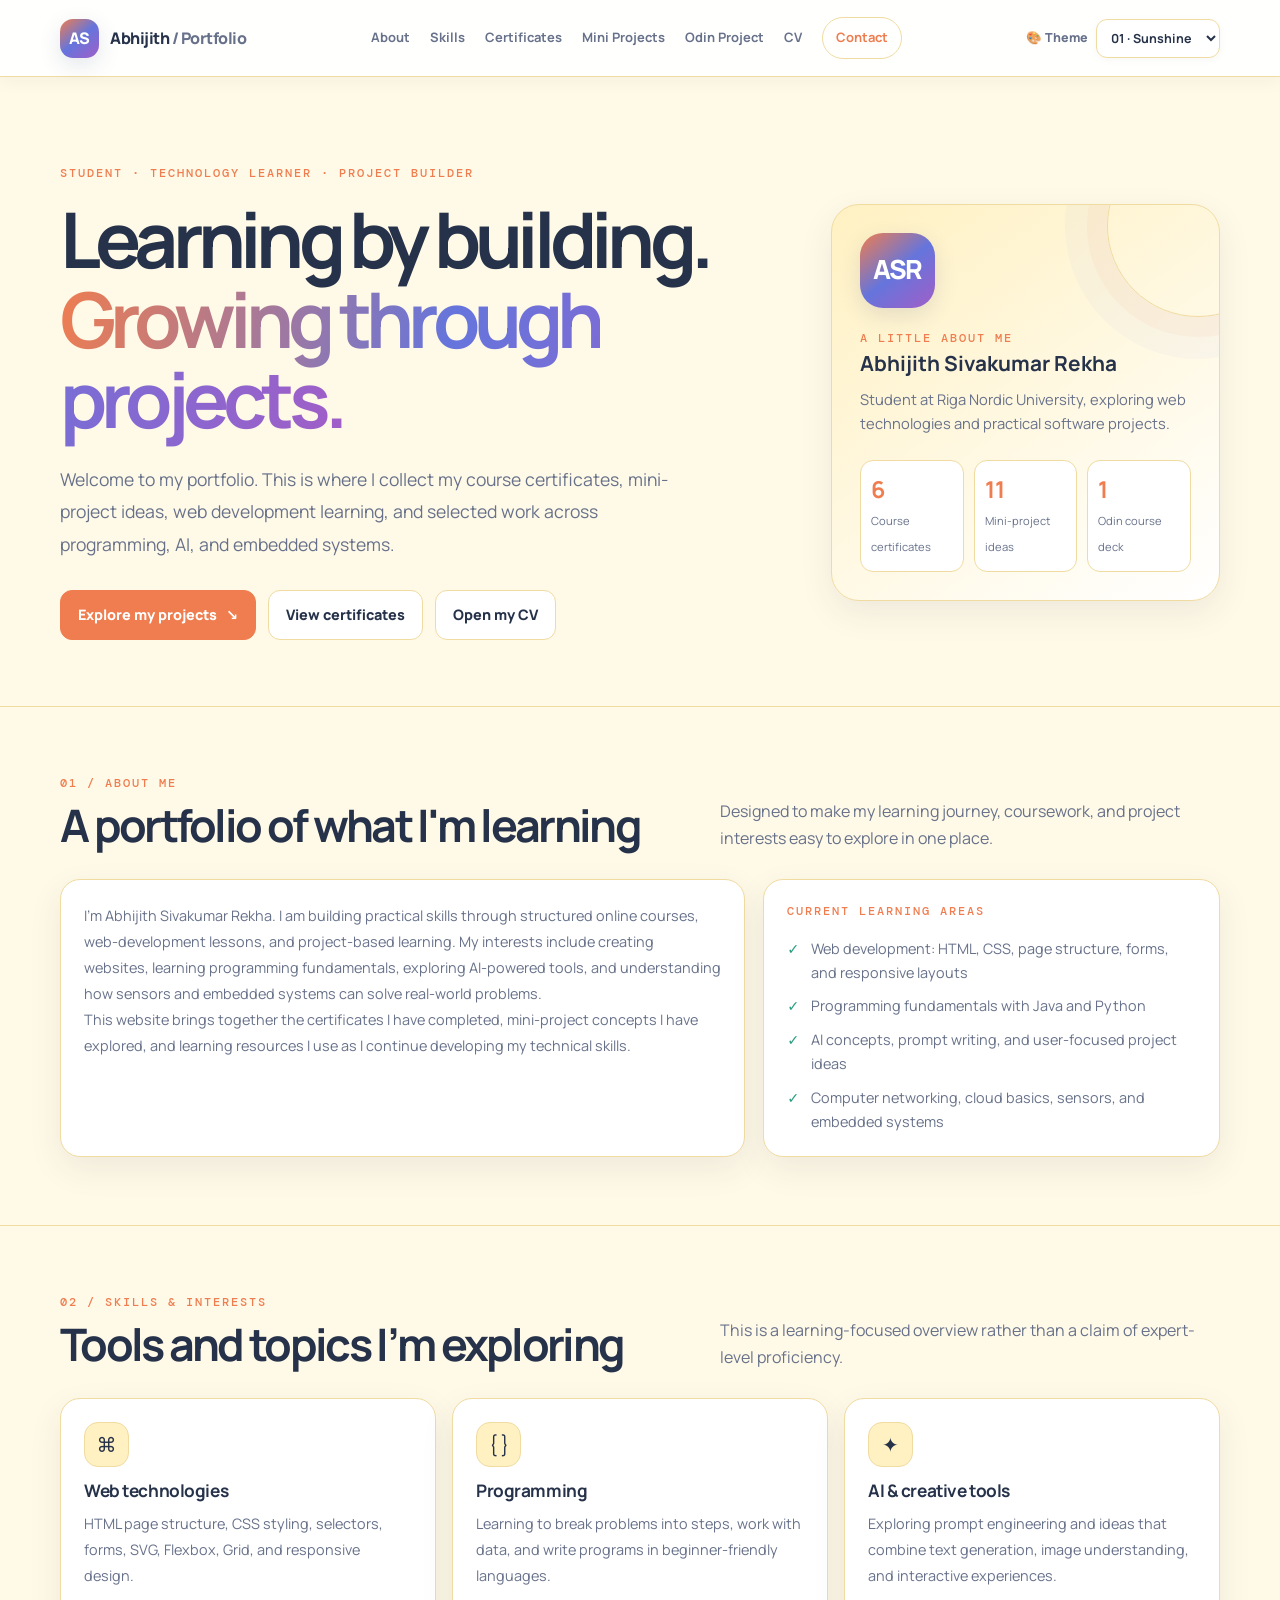
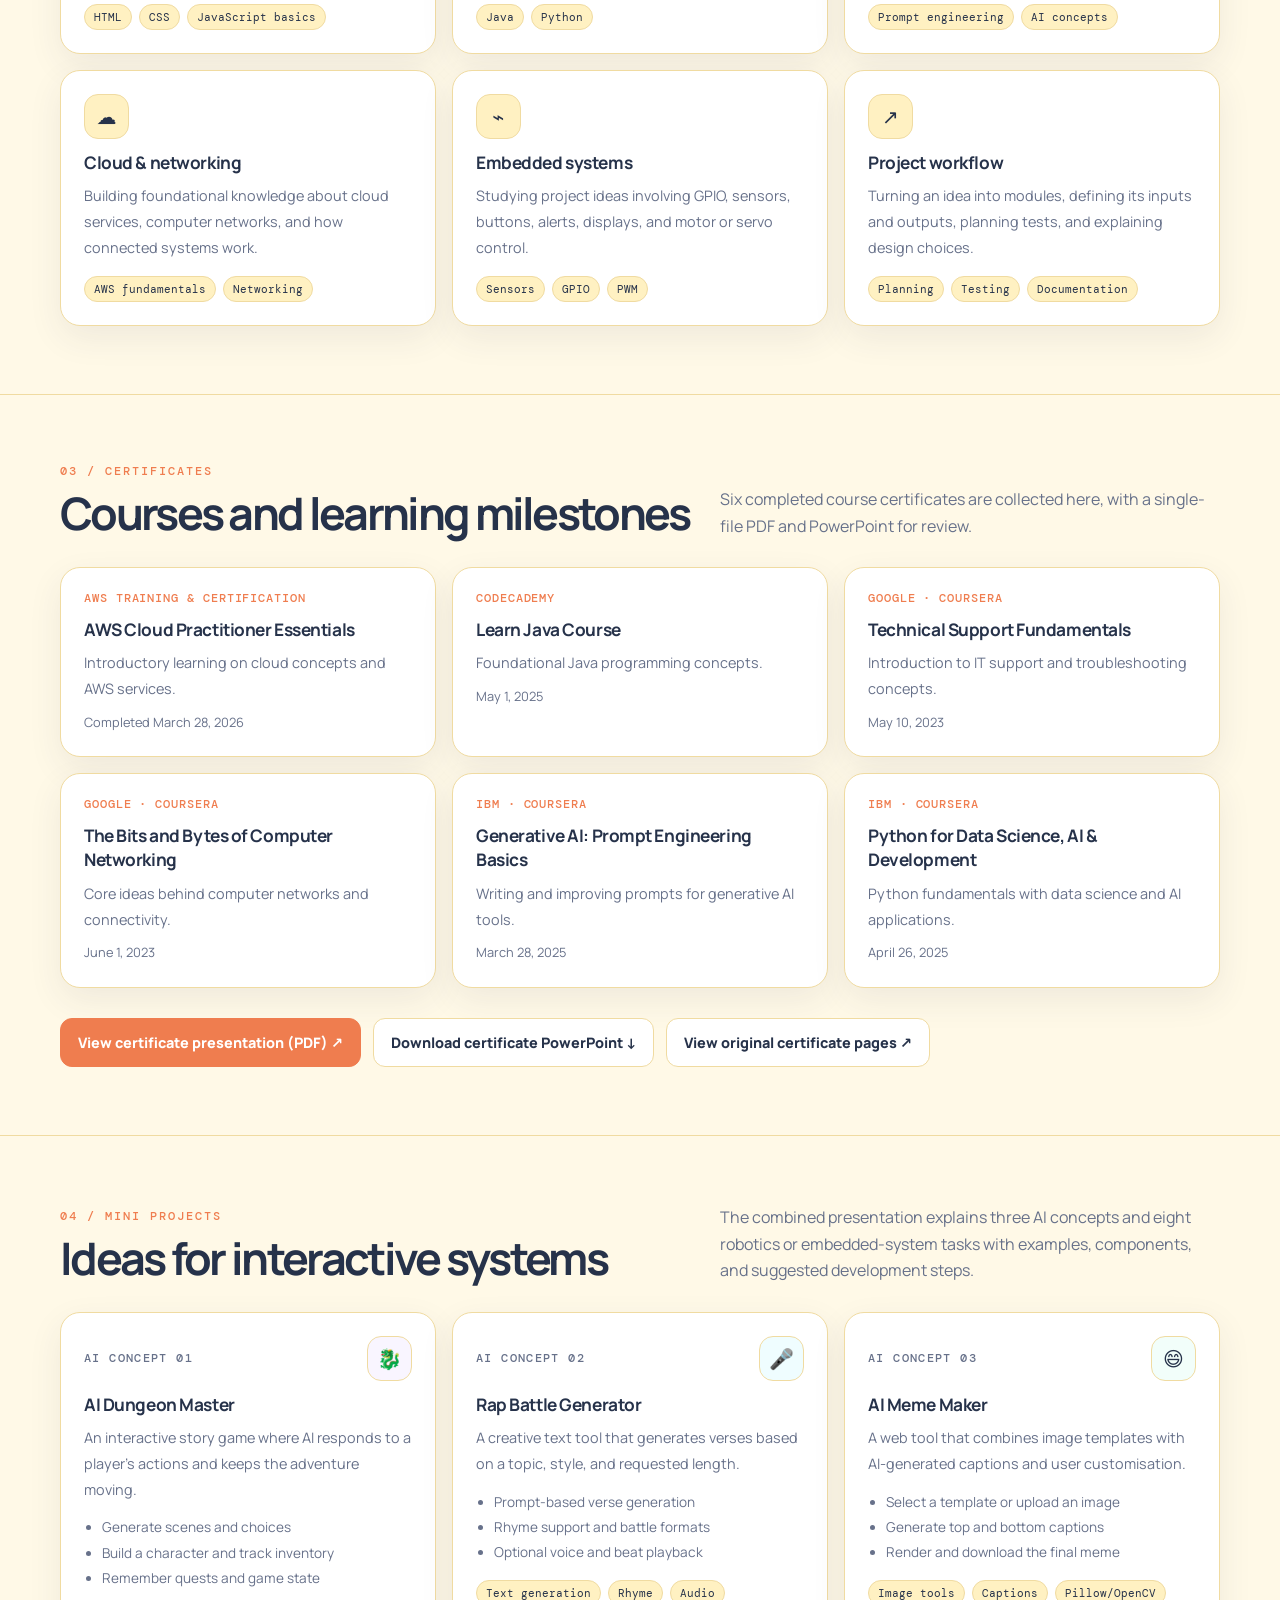
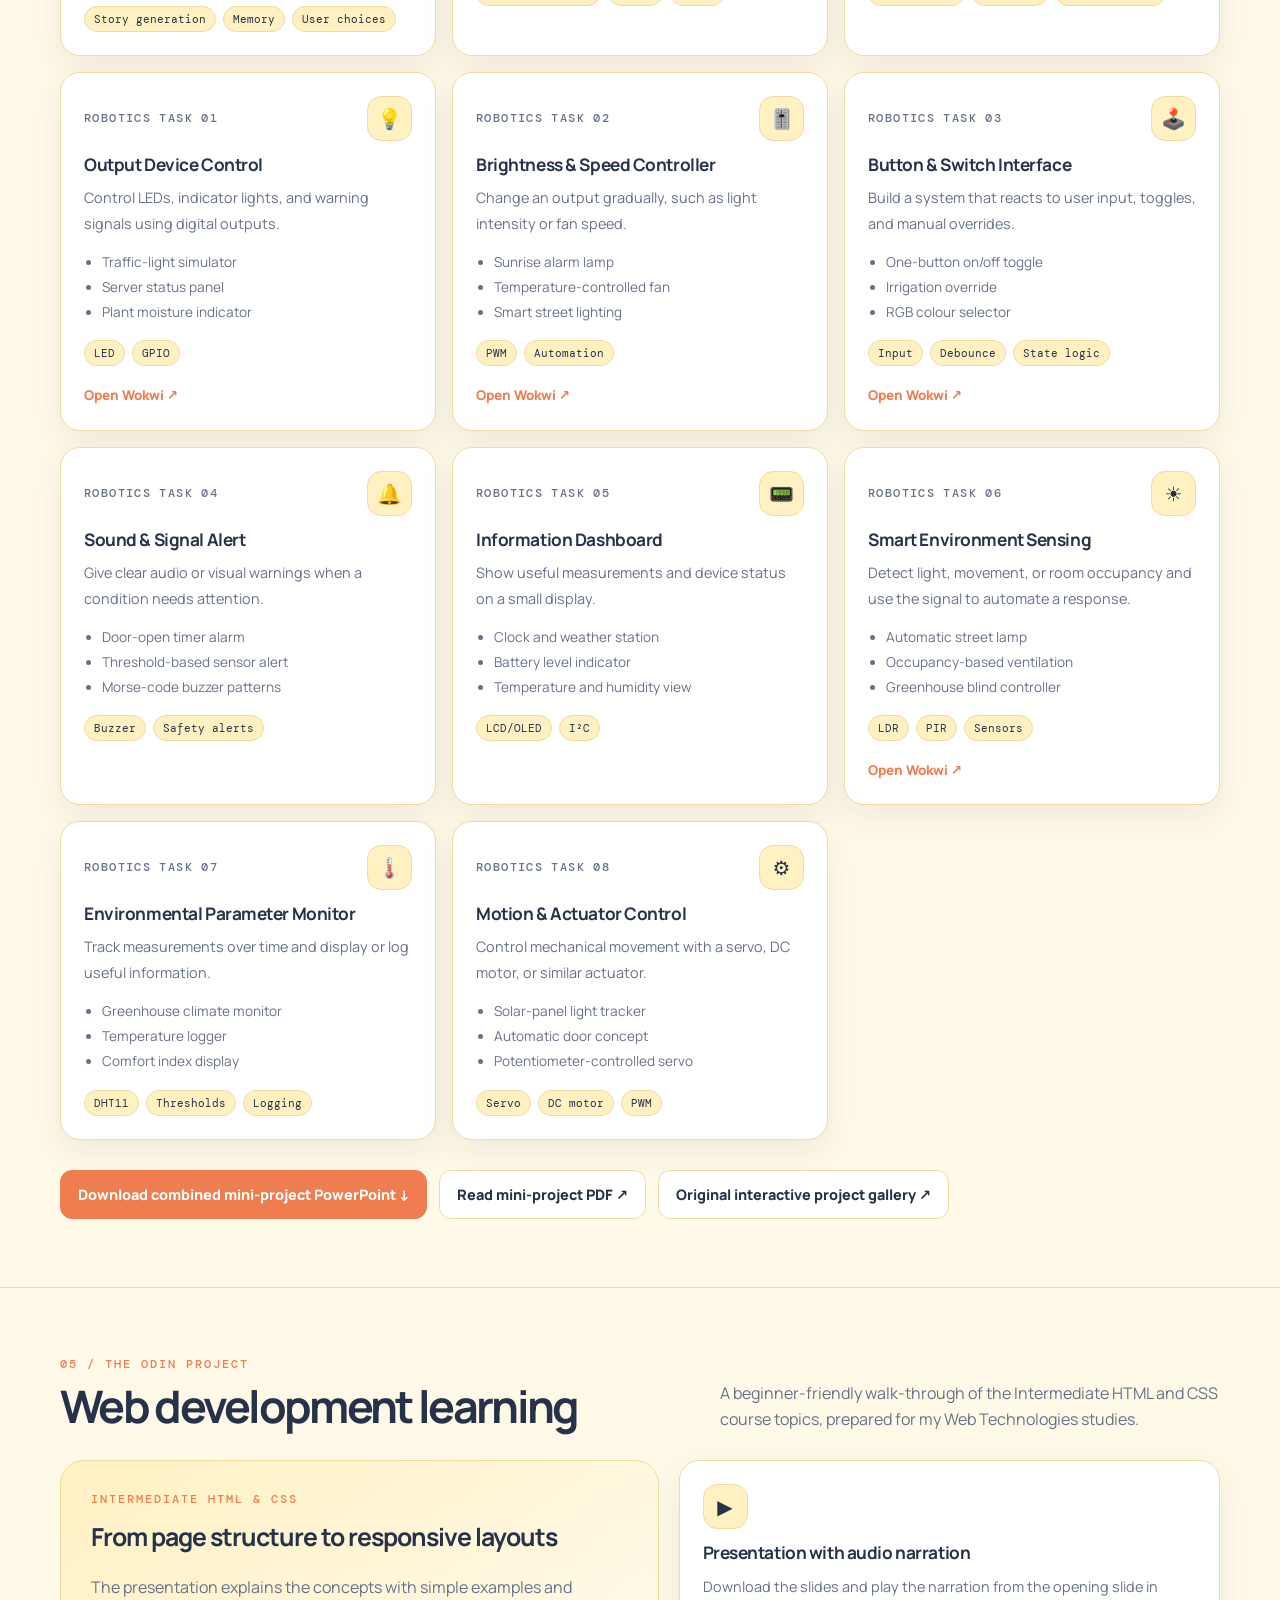
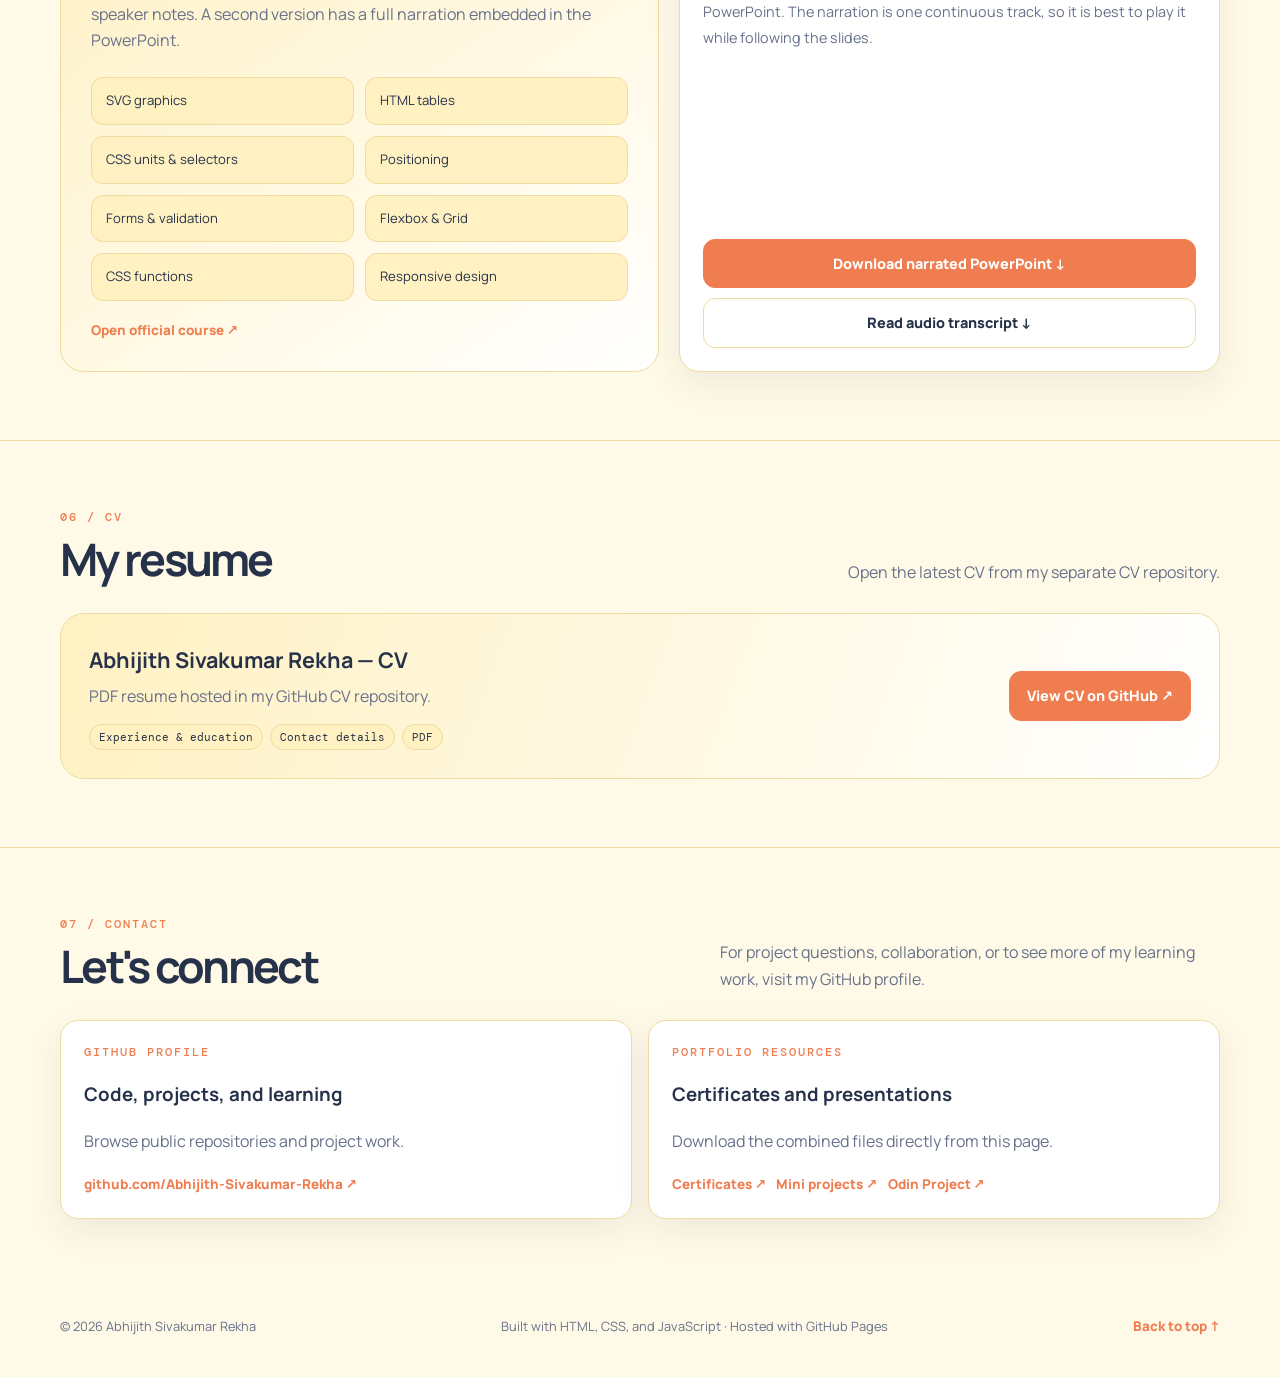
==== index.html @ 1477c9df "yes" ====
<!DOCTYPE html>
<html lang="en">
<head>
  <meta charset="UTF-8" />
  <meta name="viewport" content="width=device-width, initial-scale=1.0" />
  <meta name="theme-color" content="#0b1020" />
  <meta name="description" content="The portfolio of Abhijith Sivakumar Rekha — certificates, mini projects, web development learning, and CV." />
  <title>Abhijith Sivakumar Rekha | Portfolio</title>
  <link rel="preconnect" href="https://fonts.googleapis.com" />
  <link rel="preconnect" href="https://fonts.gstatic.com" crossorigin />
  <link href="https://fonts.googleapis.com/css2?family=DM+Mono:wght@400;500&family=Manrope:wght@400;500;600;700;800&display=swap" rel="stylesheet" />
  <style>
    :root{--bg:#0b1020;--panel:#121a2d;--panel2:#172139;--text:#eaf0ff;--muted:#a1acc4;--line:rgba(194,210,255,.14);--cyan:#63e5ff;--blue:#8da4ff;--green:#82f0c8;--violet:#c7a5ff;--orange:#ffc98d;--radius:20px;--mono:'DM Mono',monospace;--sans:'Manrope',system-ui,sans-serif}
    *{box-sizing:border-box}html{scroll-behavior:smooth;scroll-padding-top:96px}body{margin:0;background:radial-gradient(ellipse at 15% 5%,rgba(74,109,255,.18),transparent 35%),radial-gradient(ellipse at 95% 18%,rgba(51,216,228,.11),transparent 28%),var(--bg);color:var(--text);font-family:var(--sans);line-height:1.65}a{color:inherit;text-decoration:none}button,a{ -webkit-tap-highlight-color:transparent}a:focus-visible,button:focus-visible{outline:3px solid var(--cyan);outline-offset:4px}.wrap{width:min(1160px,calc(100% - 40px));margin-inline:auto}.mono{font-family:var(--mono);letter-spacing:.05em}.eyebrow{color:var(--cyan);font:500 .78rem var(--mono);letter-spacing:.16em;text-transform:uppercase}.muted{color:var(--muted)}
    .topbar{position:sticky;top:0;z-index:50;background:rgba(11,16,32,.88);backdrop-filter:blur(18px);border-bottom:1px solid var(--line)}.nav{min-height:76px;display:flex;align-items:center;justify-content:space-between;gap:22px}.brand{display:flex;align-items:center;gap:11px;font-weight:800;letter-spacing:-.03em;white-space:nowrap}.brand-mark{display:grid;place-items:center;width:39px;height:39px;border-radius:13px;color:#091321;background:linear-gradient(140deg,var(--cyan),var(--blue));font-weight:900;box-shadow:0 7px 30px rgba(99,229,255,.18)}.navlinks{display:flex;align-items:center;gap:20px;flex-wrap:wrap}.navlinks a{color:var(--muted);font-size:.81rem;font-weight:700;transition:color .2s}.navlinks a:hover{color:var(--cyan)}.nav-cta{border:1px solid rgba(99,229,255,.35);padding:9px 13px;border-radius:999px;color:var(--cyan)!important}
    .hero{padding:88px 0 66px}.hero-grid{display:grid;grid-template-columns:1.4fr .75fr;gap:45px;align-items:center}.hero h1{font-size:clamp(2.9rem,6vw,5.5rem);line-height:1.04;letter-spacing:-.075em;margin:18px 0 24px;max-width:760px}.gradient{background:linear-gradient(100deg,var(--cyan),var(--blue) 48%,var(--violet));-webkit-background-clip:text;background-clip:text;color:transparent}.lead{font-size:1.1rem;color:#c0cae0;max-width:650px;line-height:1.85}.hero-actions{display:flex;gap:12px;flex-wrap:wrap;margin-top:30px}.btn{display:inline-flex;align-items:center;justify-content:center;gap:9px;padding:12px 17px;border-radius:12px;font-weight:800;font-size:.9rem;border:1px solid var(--line);background:rgba(255,255,255,.035);transition:transform .2s,border-color .2s,background .2s}.btn:hover{transform:translateY(-2px);border-color:rgba(99,229,255,.55)}.btn.primary{background:var(--cyan);color:#091321;border-color:var(--cyan)}.hero-card{background:linear-gradient(150deg,rgba(99,229,255,.11),rgba(141,164,255,.08)),var(--panel);border:1px solid rgba(153,182,255,.2);border-radius:28px;padding:28px;box-shadow:0 22px 90px rgba(0,0,0,.2);position:relative;overflow:hidden}.hero-card:before{content:'';position:absolute;width:180px;height:180px;right:-70px;top:-70px;border:1px solid rgba(99,229,255,.3);border-radius:50%;box-shadow:0 0 0 20px rgba(99,229,255,.03),0 0 0 42px rgba(99,229,255,.025)}.avatar{width:75px;height:75px;border-radius:23px;display:grid;place-items:center;background:linear-gradient(135deg,#63e5ff,#8da4ff);color:#091321;font-size:1.65rem;font-weight:900;letter-spacing:-.06em;margin-bottom:22px}.hero-card h2{font-size:1.3rem;margin:0 0 7px}.hero-card p{color:var(--muted);font-size:.92rem;margin:0}.stats{display:grid;grid-template-columns:repeat(3,1fr);gap:10px;margin-top:25px}.stat{padding:13px 10px;border-radius:13px;background:rgba(255,255,255,.035);border:1px solid var(--line)}.stat strong{display:block;font-size:1.45rem;line-height:1.35}.stat span{color:var(--muted);font-size:.7rem}
    section{padding:68px 0;border-top:1px solid var(--line)}.section-head{display:flex;align-items:end;justify-content:space-between;gap:25px;margin-bottom:28px}.section-head h2{margin:8px 0 0;font-size:clamp(1.8rem,4vw,2.8rem);line-height:1.16;letter-spacing:-.06em}.section-head p{max-width:500px;color:var(--muted);margin:0}.grid{display:grid;grid-template-columns:repeat(3,minmax(0,1fr));gap:16px}.card{border:1px solid var(--line);background:linear-gradient(150deg,rgba(255,255,255,.035),rgba(255,255,255,.012)),var(--panel);border-radius:var(--radius);padding:23px;min-width:0;transition:transform .2s,border-color .2s}.card:hover{transform:translateY(-3px);border-color:rgba(99,229,255,.32)}.card h3{margin:12px 0 8px;font-size:1.08rem;line-height:1.4;letter-spacing:-.025em}.card p{margin:0;color:var(--muted);font-size:.9rem;line-height:1.8}.iconbox{width:45px;height:45px;display:grid;place-items:center;border-radius:14px;background:rgba(99,229,255,.1);border:1px solid rgba(99,229,255,.18);font-size:1.25rem}.tags{display:flex;gap:7px;flex-wrap:wrap;margin-top:15px}.tag{font:400 .7rem var(--mono);color:#cbd7f1;background:rgba(255,255,255,.045);border:1px solid var(--line);border-radius:999px;padding:5px 9px}.card-links{display:flex;gap:10px;flex-wrap:wrap;margin-top:18px}.textlink{color:var(--cyan);font-size:.84rem;font-weight:800}.textlink:hover{text-decoration:underline}.about-grid{display:grid;grid-template-columns:1.2fr .8fr;gap:18px}.about-copy{font-size:1rem;line-height:1.95;color:#c0cae0}.list{display:grid;gap:10px;margin-top:18px}.list-item{display:flex;gap:12px;align-items:flex-start;color:#d6e0f5;font-size:.9rem}.check{color:var(--green);font-weight:900}
    .cert-card{display:flex;flex-direction:column}.cert-card .issuer{font:500 .72rem var(--mono);color:var(--cyan);text-transform:uppercase;letter-spacing:.08em}.cert-card .date{color:var(--muted);font-size:.8rem;margin-top:10px}.cert-card .card-links{margin-top:auto;padding-top:18px}.mini-grid{display:grid;grid-template-columns:repeat(3,minmax(0,1fr));gap:16px}.project-card{display:flex;flex-direction:column}.project-card .project-top{display:flex;justify-content:space-between;gap:10px;align-items:center}.project-num{font:500 .72rem var(--mono);color:var(--muted);letter-spacing:.12em}.project-card ul{padding-left:18px;margin:13px 0 0;color:#c1cde4;font-size:.85rem;line-height:1.85}.project-card .card-links{margin-top:auto;padding-top:18px}.tone-cyan .iconbox{background:rgba(99,229,255,.1)}.tone-violet .iconbox{background:rgba(199,165,255,.11)}.tone-green .iconbox{background:rgba(130,240,200,.1)}.tone-orange .iconbox{background:rgba(255,201,141,.1)}
    .odin-feature{display:grid;grid-template-columns:1.05fr .95fr;gap:20px;align-items:stretch}.odin-panel{padding:30px;border-radius:24px;border:1px solid rgba(141,164,255,.22);background:linear-gradient(145deg,rgba(141,164,255,.1),rgba(99,229,255,.045)),var(--panel)}.topic-list{display:grid;grid-template-columns:repeat(2,minmax(0,1fr));gap:11px;margin-top:24px}.topic{padding:12px 14px;border:1px solid var(--line);border-radius:12px;background:rgba(255,255,255,.025);font-size:.82rem;color:#d7e1f7}.resource-card{display:flex;flex-direction:column;justify-content:space-between;gap:18px}.resource-card .btn{width:100%;margin-top:10px}.cv-panel{display:grid;grid-template-columns:1fr auto;align-items:center;gap:20px;padding:28px;border-radius:24px;border:1px solid var(--line);background:linear-gradient(110deg,rgba(99,229,255,.09),rgba(141,164,255,.06)),var(--panel)}.cv-panel h3{font-size:1.35rem;margin:0 0 5px}.cv-panel p{margin:0;color:var(--muted)}.contact-grid{display:grid;grid-template-columns:1fr 1fr;gap:16px}.contact-box{padding:23px;border-radius:18px;border:1px solid var(--line);background:var(--panel)}.contact-box .eyebrow{margin-bottom:10px}.footer{padding:28px 0 40px;color:var(--muted);font-size:.8rem}.footer-row{display:flex;justify-content:space-between;align-items:center;gap:16px;flex-wrap:wrap}.backtop{position:fixed;bottom:20px;right:20px;display:grid;place-items:center;width:44px;height:44px;border-radius:50%;background:var(--cyan);color:#081321;font-size:1.2rem;font-weight:900;box-shadow:0 8px 30px rgba(0,0,0,.25);opacity:0;pointer-events:none;transition:opacity .2s}.backtop.show{opacity:1;pointer-events:auto}
    @media(max-width:980px){.navlinks{gap:12px}.navlinks a{font-size:.75rem}.hero-grid,.about-grid,.odin-feature{grid-template-columns:1fr}.hero-card{max-width:580px}.grid,.mini-grid{grid-template-columns:repeat(2,minmax(0,1fr))}.section-head{align-items:start;flex-direction:column}}
    @media(max-width:650px){.wrap{width:min(100% - 28px,1160px)}.nav{align-items:flex-start;padding:14px 0;flex-direction:column}.navlinks{gap:8px 14px}.hero{padding:58px 0 48px}.hero h1{font-size:3.1rem}.stats{grid-template-columns:repeat(3,1fr)}.grid,.mini-grid,.topic-list,.contact-grid{grid-template-columns:1fr}.cv-panel{grid-template-columns:1fr}.section-head h2{font-size:2rem}section{padding:52px 0}}
  
    /* LIGHT, MULTI-COLOUR THEMES — choose one from the header menu */
    :root{
      color-scheme:light;
      --bg:#fff9e7;--panel:#ffffff;--panel2:#fff1c2;--text:#26324a;--muted:#67718a;
      --line:#f0dba1;--cyan:#ef7d4f;--blue:#6575dc;--green:#279d80;--violet:#a15ec7;--orange:#e8a93a;
      --radius:20px;--mono:'DM Mono',monospace;--sans:'Manrope',system-ui,sans-serif;
      --nav-bg:rgba(255,255,255,.92);--shadow:0 12px 34px rgba(45,55,85,.08);--chip:#fff0bd;--hero-a:#ffe69b;--hero-b:#ffd8ca;
    }
    html[data-theme="sunshine"]{--bg:#fff9e7;--panel:#fff;--panel2:#fff1c2;--text:#26324a;--muted:#67718a;--line:#f0dba1;--cyan:#ef7d4f;--blue:#6575dc;--green:#279d80;--violet:#a15ec7;--orange:#e8a93a;--nav-bg:rgba(255,255,255,.92);--chip:#fff0bd;--hero-a:#ffe69b;--hero-b:#ffd8ca}
    html[data-theme="ocean"]{--bg:#eefaff;--panel:#fff;--panel2:#dcf5ff;--text:#18354b;--muted:#567386;--line:#bfe7f4;--cyan:#087fa9;--blue:#6575d8;--green:#168c79;--violet:#775ec6;--orange:#d88427;--nav-bg:rgba(255,255,255,.93);--chip:#e0f8ff;--hero-a:#a9e6ff;--hero-b:#c7fff0}
    html[data-theme="lavender"]{--bg:#f8f2ff;--panel:#fff;--panel2:#eee0ff;--text:#34294b;--muted:#76658f;--line:#e4d1fa;--cyan:#8954ce;--blue:#4b91d1;--green:#368b78;--violet:#b25a97;--orange:#b97824;--nav-bg:rgba(255,255,255,.93);--chip:#f1e7ff;--hero-a:#e8d6ff;--hero-b:#ffd9ed}
    html[data-theme="peach"]{--bg:#fff4ef;--panel:#fff;--panel2:#ffe4d7;--text:#4a2e2c;--muted:#8a6762;--line:#f5d1c3;--cyan:#d95743;--blue:#8060b5;--green:#27856a;--violet:#9954a4;--orange:#b7790d;--nav-bg:rgba(255,255,255,.93);--chip:#ffebe0;--hero-a:#ffd5c3;--hero-b:#ffe7ad}
    html[data-theme="mint"]{--bg:#effcf5;--panel:#fff;--panel2:#d9f7e7;--text:#1e4237;--muted:#628477;--line:#c7edda;--cyan:#16845e;--blue:#357ec2;--green:#27896c;--violet:#a452b5;--orange:#ab7419;--nav-bg:rgba(255,255,255,.93);--chip:#dcf8e8;--hero-a:#b8f0d4;--hero-b:#c7efff}
    html[data-theme="candy"]{--bg:#fff1f7;--panel:#fff;--panel2:#ffe0ef;--text:#47263f;--muted:#93657f;--line:#f5cde2;--cyan:#c52c80;--blue:#7253cd;--green:#218b82;--violet:#974db5;--orange:#ae6d18;--nav-bg:rgba(255,255,255,.93);--chip:#ffe4f1;--hero-a:#ffcee8;--hero-b:#d7e5ff}
    html[data-theme="citrus"]{--bg:#f9ffed;--panel:#fff;--panel2:#eff7bd;--text:#35401f;--muted:#74805c;--line:#dce9a6;--cyan:#6f8b19;--blue:#287c87;--green:#327b42;--violet:#7060bc;--orange:#bd700c;--nav-bg:rgba(255,255,255,.93);--chip:#f3f9cd;--hero-a:#ebf6a0;--hero-b:#ffe0ad}
    html[data-theme="berry"]{--bg:#fff1f1;--panel:#fff;--panel2:#ffe1e0;--text:#48263c;--muted:#916879;--line:#f2c8d8;--cyan:#ac2f67;--blue:#5b61c5;--green:#23846f;--violet:#8750aa;--orange:#ae622d;--nav-bg:rgba(255,255,255,.93);--chip:#ffe1ea;--hero-a:#ffceda;--hero-b:#ffe3bb}
    html[data-theme="sky"]{--bg:#f1f6ff;--panel:#fff;--panel2:#e0ecff;--text:#253857;--muted:#687c9f;--line:#cfddf5;--cyan:#3566bd;--blue:#258b9e;--green:#278572;--violet:#6857c7;--orange:#c8684c;--nav-bg:rgba(255,255,255,.93);--chip:#e3edff;--hero-a:#cbdcff;--hero-b:#c8f5f7}
    html[data-theme="tropical"]{--bg:#effdfb;--panel:#fff;--panel2:#d3f8ef;--text:#153c3f;--muted:#5e8582;--line:#bdece2;--cyan:#087f74;--blue:#5878bf;--green:#20865d;--violet:#8a4cbe;--orange:#bd6527;--nav-bg:rgba(255,255,255,.93);--chip:#dffaf2;--hero-a:#b5f3e5;--hero-b:#ffe0c5}
    html[data-theme="rose-gold"]{--bg:#fff6f5;--panel:#fff;--panel2:#fbe5e2;--text:#49323c;--muted:#90717b;--line:#efd2d4;--cyan:#a9546c;--blue:#527da3;--green:#3f806b;--violet:#8a66aa;--orange:#a77824;--nav-bg:rgba(255,255,255,.94);--chip:#fae9e9;--hero-a:#f5d5dc;--hero-b:#ffe9bf}
    body{background:var(--bg);color:var(--text)}
    .topbar{background:var(--nav-bg);border-bottom-color:var(--line);box-shadow:0 3px 18px rgba(45,55,85,.05)}
    .navlinks a{color:var(--muted)}.navlinks a:hover{color:var(--cyan)}.nav-cta{border-color:var(--line);color:var(--cyan)!important}
    .brand-mark,.avatar{background:linear-gradient(140deg,var(--cyan),var(--blue),var(--violet));color:#fff;box-shadow:0 7px 22px rgba(50,65,105,.13)}
    .hero h1{color:var(--text)}.gradient{background:linear-gradient(100deg,var(--cyan),var(--blue) 48%,var(--violet));-webkit-background-clip:text;background-clip:text;color:transparent}
    .lead,.about-copy,.list-item,.project-card ul{color:var(--muted)}
    .hero-card{background:linear-gradient(145deg,var(--panel2),var(--panel));border-color:var(--line);box-shadow:var(--shadow)}
    .hero-card p{color:var(--muted)}
    .hero-card:before{border-color:var(--line);box-shadow:0 0 0 20px color-mix(in srgb,var(--cyan) 5%,transparent),0 0 0 42px color-mix(in srgb,var(--blue) 4%,transparent)}
    section{border-top-color:var(--line)}
    .card,.contact-box{background:var(--panel);border-color:var(--line);box-shadow:var(--shadow)}
    .card:hover{border-color:var(--cyan);box-shadow:0 16px 36px rgba(45,55,85,.10)}
    .card p{color:var(--muted)}
    .iconbox{background:var(--panel2);border:1px solid var(--line)}
    .tag{color:var(--text);background:var(--panel2);border-color:var(--line)}
    .textlink{color:var(--cyan)}
    .stat{background:var(--panel);border-color:var(--line)}.stat strong{color:var(--cyan)}.stat span{color:var(--muted)}
    .cert-card .issuer,.eyebrow{color:var(--cyan)}
    .topic{color:var(--text);background:var(--panel2);border-color:var(--line)}
    .odin-panel{border-color:var(--line);background:linear-gradient(145deg,var(--panel2),var(--panel))}
    .cv-panel{border-color:var(--line);background:linear-gradient(110deg,var(--panel2),var(--panel))}
    .btn{background:var(--panel);border-color:var(--line);color:var(--text)}.btn:hover{border-color:var(--cyan);background:var(--panel2)}
    .btn.primary{background:var(--cyan);border-color:var(--cyan);color:#fff}.btn.primary:hover{filter:brightness(.96)}
    .backtop{background:var(--cyan);color:#fff}
    .theme-picker-wrap{display:flex;align-items:center;gap:8px;flex-shrink:0;font-size:.78rem;font-weight:800;color:var(--muted)}
    .theme-picker-wrap select{max-width:144px;border:1px solid var(--line);border-radius:11px;background:var(--panel);color:var(--text);font:700 .78rem var(--sans);padding:9px 10px;cursor:pointer;box-shadow:0 2px 8px rgba(30,40,70,.04)}
    .theme-picker-wrap select:focus{outline:3px solid var(--violet);outline-offset:2px}
    @media(max-width:980px){.nav{flex-wrap:wrap}.theme-picker-wrap{margin-left:auto}.navlinks{order:3;width:100%}}
    @media(max-width:650px){.theme-picker-wrap{margin-left:0}.theme-picker-wrap select{max-width:none}.navlinks{order:2}.theme-picker-wrap{order:3}}

  </style>
</head>
<body>
  <header class="topbar">
    <nav class="nav wrap" aria-label="Main navigation">
      <a class="brand" href="#home" aria-label="Back to home"><span class="brand-mark">AS</span><span>Abhijith <span class="muted">/ Portfolio</span></span></a>
      <div class="navlinks">
        <a href="#about">About</a><a href="#skills">Skills</a><a href="#certificates">Certificates</a><a href="#projects">Mini Projects</a><a href="#odin">Odin Project</a><a href="#cv">CV</a><a href="#contact" class="nav-cta">Contact</a>
      </div>
      <div class="theme-picker-wrap">
        <label for="themePicker">🎨 Theme</label>
        <select id="themePicker" aria-label="Choose a website colour theme">
          <option value="sunshine">01 · Sunshine</option>
          <option value="ocean">02 · Ocean</option>
          <option value="lavender">03 · Lavender</option>
          <option value="peach">04 · Peach</option>
          <option value="mint">05 · Mint</option>
          <option value="candy">06 · Candy</option>
          <option value="citrus">07 · Citrus</option>
          <option value="berry">08 · Berry</option>
          <option value="sky">09 · Sky</option>
          <option value="tropical">10 · Tropical</option>
          <option value="rose-gold">11 · Rose Gold</option>
        </select>
      </div>
    </nav>
  </header>

  <main id="home">
    <div class="hero wrap">
      <div class="hero-grid">
        <div>
          <div class="eyebrow">Student · Technology learner · Project builder</div>
          <h1>Learning by building.<br><span class="gradient">Growing through projects.</span></h1>
          <p class="lead">Welcome to my portfolio. This is where I collect my course certificates, mini-project ideas, web development learning, and selected work across programming, AI, and embedded systems.</p>
          <div class="hero-actions"><a class="btn primary" href="#projects">Explore my projects <span aria-hidden="true">↘</span></a><a class="btn" href="#certificates">View certificates</a><a class="btn" href="#cv">Open my CV</a></div>
        </div>
        <aside class="hero-card" aria-label="Profile summary">
          <div class="avatar" aria-hidden="true">ASR</div>
          <div class="eyebrow">A little about me</div>
          <h2>Abhijith Sivakumar Rekha</h2>
          <p>Student at Riga Nordic University, exploring web technologies and practical software projects.</p>
          <div class="stats"><div class="stat"><strong>6</strong><span>Course certificates</span></div><div class="stat"><strong>11</strong><span>Mini-project ideas</span></div><div class="stat"><strong>1</strong><span>Odin course deck</span></div></div>
        </aside>
      </div>
    </div>

    <section id="about">
      <div class="wrap">
        <div class="section-head"><div><div class="eyebrow">01 / About me</div><h2>A portfolio of what I'm learning</h2></div><p>Designed to make my learning journey, coursework, and project interests easy to explore in one place.</p></div>
        <div class="about-grid">
          <article class="card"><p class="about-copy">I'm Abhijith Sivakumar Rekha. I am building practical skills through structured online courses, web-development lessons, and project-based learning. My interests include creating websites, learning programming fundamentals, exploring AI-powered tools, and understanding how sensors and embedded systems can solve real-world problems.</p><p class="about-copy" style="margin-bottom:0">This website brings together the certificates I have completed, mini-project concepts I have explored, and learning resources I use as I continue developing my technical skills.</p></article>
          <article class="card"><div class="eyebrow">Current learning areas</div><div class="list"><div class="list-item"><span class="check">✓</span><span>Web development: HTML, CSS, page structure, forms, and responsive layouts</span></div><div class="list-item"><span class="check">✓</span><span>Programming fundamentals with Java and Python</span></div><div class="list-item"><span class="check">✓</span><span>AI concepts, prompt writing, and user-focused project ideas</span></div><div class="list-item"><span class="check">✓</span><span>Computer networking, cloud basics, sensors, and embedded systems</span></div></div></article>
        </div>
      </div>
    </section>

    <section id="skills">
      <div class="wrap">
        <div class="section-head"><div><div class="eyebrow">02 / Skills & interests</div><h2>Tools and topics I’m exploring</h2></div><p>This is a learning-focused overview rather than a claim of expert-level proficiency.</p></div>
        <div class="grid">
          <article class="card"><div class="iconbox">⌘</div><h3>Web technologies</h3><p>HTML page structure, CSS styling, selectors, forms, SVG, Flexbox, Grid, and responsive design.</p><div class="tags"><span class="tag">HTML</span><span class="tag">CSS</span><span class="tag">JavaScript basics</span></div></article>
          <article class="card"><div class="iconbox">{ }</div><h3>Programming</h3><p>Learning to break problems into steps, work with data, and write programs in beginner-friendly languages.</p><div class="tags"><span class="tag">Java</span><span class="tag">Python</span></div></article>
          <article class="card"><div class="iconbox">✦</div><h3>AI & creative tools</h3><p>Exploring prompt engineering and ideas that combine text generation, image understanding, and interactive experiences.</p><div class="tags"><span class="tag">Prompt engineering</span><span class="tag">AI concepts</span></div></article>
          <article class="card"><div class="iconbox">☁</div><h3>Cloud & networking</h3><p>Building foundational knowledge about cloud services, computer networks, and how connected systems work.</p><div class="tags"><span class="tag">AWS fundamentals</span><span class="tag">Networking</span></div></article>
          <article class="card"><div class="iconbox">⌁</div><h3>Embedded systems</h3><p>Studying project ideas involving GPIO, sensors, buttons, alerts, displays, and motor or servo control.</p><div class="tags"><span class="tag">Sensors</span><span class="tag">GPIO</span><span class="tag">PWM</span></div></article>
          <article class="card"><div class="iconbox">↗</div><h3>Project workflow</h3><p>Turning an idea into modules, defining its inputs and outputs, planning tests, and explaining design choices.</p><div class="tags"><span class="tag">Planning</span><span class="tag">Testing</span><span class="tag">Documentation</span></div></article>
        </div>
      </div>
    </section>

    <section id="certificates">
      <div class="wrap">
        <div class="section-head"><div><div class="eyebrow">03 / Certificates</div><h2>Courses and learning milestones</h2></div><p>Six completed course certificates are collected here, with a single-file PDF and PowerPoint for review.</p></div>
        <div class="grid">
          <article class="card cert-card"><div class="issuer">AWS Training & Certification</div><h3>AWS Cloud Practitioner Essentials</h3><p>Introductory learning on cloud concepts and AWS services.</p><div class="date">Completed March 28, 2026</div></article>
          <article class="card cert-card"><div class="issuer">Codecademy</div><h3>Learn Java Course</h3><p>Foundational Java programming concepts.</p><div class="date">May 1, 2025</div></article>
          <article class="card cert-card"><div class="issuer">Google · Coursera</div><h3>Technical Support Fundamentals</h3><p>Introduction to IT support and troubleshooting concepts.</p><div class="date">May 10, 2023</div></article>
          <article class="card cert-card"><div class="issuer">Google · Coursera</div><h3>The Bits and Bytes of Computer Networking</h3><p>Core ideas behind computer networks and connectivity.</p><div class="date">June 1, 2023</div></article>
          <article class="card cert-card"><div class="issuer">IBM · Coursera</div><h3>Generative AI: Prompt Engineering Basics</h3><p>Writing and improving prompts for generative AI tools.</p><div class="date">March 28, 2025</div></article>
          <article class="card cert-card"><div class="issuer">IBM · Coursera</div><h3>Python for Data Science, AI & Development</h3><p>Python fundamentals with data science and AI applications.</p><div class="date">April 26, 2025</div></article>
        </div>
        <div class="hero-actions"><a class="btn primary" href="assets/certificates-portfolio.pdf" target="_blank" rel="noopener">View certificate presentation (PDF) ↗</a><a class="btn" href="assets/certificates-portfolio.pptx" download>Download certificate PowerPoint ↓</a><a class="btn" href="assets/certificates.pdf" target="_blank" rel="noopener">View original certificate pages ↗</a></div>
      </div>
    </section>

    <section id="projects">
      <div class="wrap">
        <div class="section-head"><div><div class="eyebrow">04 / Mini projects</div><h2>Ideas for interactive systems</h2></div><p>The combined presentation explains three AI concepts and eight robotics or embedded-system tasks with examples, components, and suggested development steps.</p></div>
        <div class="mini-grid">
          <article class="card project-card tone-violet"><div class="project-top"><span class="project-num">AI CONCEPT 01</span><div class="iconbox">🐉</div></div><h3>AI Dungeon Master</h3><p>An interactive story game where AI responds to a player’s actions and keeps the adventure moving.</p><ul><li>Generate scenes and choices</li><li>Build a character and track inventory</li><li>Remember quests and game state</li></ul><div class="tags"><span class="tag">Story generation</span><span class="tag">Memory</span><span class="tag">User choices</span></div></article>
          <article class="card project-card tone-cyan"><div class="project-top"><span class="project-num">AI CONCEPT 02</span><div class="iconbox">🎤</div></div><h3>Rap Battle Generator</h3><p>A creative text tool that generates verses based on a topic, style, and requested length.</p><ul><li>Prompt-based verse generation</li><li>Rhyme support and battle formats</li><li>Optional voice and beat playback</li></ul><div class="tags"><span class="tag">Text generation</span><span class="tag">Rhyme</span><span class="tag">Audio</span></div></article>
          <article class="card project-card tone-green"><div class="project-top"><span class="project-num">AI CONCEPT 03</span><div class="iconbox">😄</div></div><h3>AI Meme Maker</h3><p>A web tool that combines image templates with AI-generated captions and user customisation.</p><ul><li>Select a template or upload an image</li><li>Generate top and bottom captions</li><li>Render and download the final meme</li></ul><div class="tags"><span class="tag">Image tools</span><span class="tag">Captions</span><span class="tag">Pillow/OpenCV</span></div></article>
          <article class="card project-card"><div class="project-top"><span class="project-num">ROBOTICS TASK 01</span><div class="iconbox">💡</div></div><h3>Output Device Control</h3><p>Control LEDs, indicator lights, and warning signals using digital outputs.</p><ul><li>Traffic-light simulator</li><li>Server status panel</li><li>Plant moisture indicator</li></ul><div class="tags"><span class="tag">LED</span><span class="tag">GPIO</span></div><div class="card-links"><a class="textlink" href="https://wokwi.com/projects/458827337398061057" target="_blank" rel="noopener">Open Wokwi ↗</a></div></article>
          <article class="card project-card"><div class="project-top"><span class="project-num">ROBOTICS TASK 02</span><div class="iconbox">🎚️</div></div><h3>Brightness & Speed Controller</h3><p>Change an output gradually, such as light intensity or fan speed.</p><ul><li>Sunrise alarm lamp</li><li>Temperature-controlled fan</li><li>Smart street lighting</li></ul><div class="tags"><span class="tag">PWM</span><span class="tag">Automation</span></div><div class="card-links"><a class="textlink" href="https://wokwi.com/projects/456225078295121921" target="_blank" rel="noopener">Open Wokwi ↗</a></div></article>
          <article class="card project-card"><div class="project-top"><span class="project-num">ROBOTICS TASK 03</span><div class="iconbox">🕹️</div></div><h3>Button & Switch Interface</h3><p>Build a system that reacts to user input, toggles, and manual overrides.</p><ul><li>One-button on/off toggle</li><li>Irrigation override</li><li>RGB colour selector</li></ul><div class="tags"><span class="tag">Input</span><span class="tag">Debounce</span><span class="tag">State logic</span></div><div class="card-links"><a class="textlink" href="https://wokwi.com/projects/457703570878839809" target="_blank" rel="noopener">Open Wokwi ↗</a></div></article>
          <article class="card project-card"><div class="project-top"><span class="project-num">ROBOTICS TASK 04</span><div class="iconbox">🔔</div></div><h3>Sound & Signal Alert</h3><p>Give clear audio or visual warnings when a condition needs attention.</p><ul><li>Door-open timer alarm</li><li>Threshold-based sensor alert</li><li>Morse-code buzzer patterns</li></ul><div class="tags"><span class="tag">Buzzer</span><span class="tag">Safety alerts</span></div></article>
          <article class="card project-card"><div class="project-top"><span class="project-num">ROBOTICS TASK 05</span><div class="iconbox">📟</div></div><h3>Information Dashboard</h3><p>Show useful measurements and device status on a small display.</p><ul><li>Clock and weather station</li><li>Battery level indicator</li><li>Temperature and humidity view</li></ul><div class="tags"><span class="tag">LCD/OLED</span><span class="tag">I²C</span></div></article>
          <article class="card project-card"><div class="project-top"><span class="project-num">ROBOTICS TASK 06</span><div class="iconbox">☀️</div></div><h3>Smart Environment Sensing</h3><p>Detect light, movement, or room occupancy and use the signal to automate a response.</p><ul><li>Automatic street lamp</li><li>Occupancy-based ventilation</li><li>Greenhouse blind controller</li></ul><div class="tags"><span class="tag">LDR</span><span class="tag">PIR</span><span class="tag">Sensors</span></div><div class="card-links"><a class="textlink" href="https://wokwi.com/projects/457703252830999553" target="_blank" rel="noopener">Open Wokwi ↗</a></div></article>
          <article class="card project-card"><div class="project-top"><span class="project-num">ROBOTICS TASK 07</span><div class="iconbox">🌡️</div></div><h3>Environmental Parameter Monitor</h3><p>Track measurements over time and display or log useful information.</p><ul><li>Greenhouse climate monitor</li><li>Temperature logger</li><li>Comfort index display</li></ul><div class="tags"><span class="tag">DHT11</span><span class="tag">Thresholds</span><span class="tag">Logging</span></div></article>
          <article class="card project-card"><div class="project-top"><span class="project-num">ROBOTICS TASK 08</span><div class="iconbox">⚙️</div></div><h3>Motion & Actuator Control</h3><p>Control mechanical movement with a servo, DC motor, or similar actuator.</p><ul><li>Solar-panel light tracker</li><li>Automatic door concept</li><li>Potentiometer-controlled servo</li></ul><div class="tags"><span class="tag">Servo</span><span class="tag">DC motor</span><span class="tag">PWM</span></div></article>
        </div>
        <div class="hero-actions"><a class="btn primary" href="assets/mini-projects-all.pptx" download>Download combined mini-project PowerPoint ↓</a><a class="btn" href="assets/mini-projects-all.pdf" target="_blank" rel="noopener">Read mini-project PDF ↗</a><a class="btn" href="https://abhijith-sivakumar-rekha.github.io/Smart-Home-Monitor/mini-projects.html" target="_blank" rel="noopener">Original interactive project gallery ↗</a></div>
      </div>
    </section>

    <section id="odin">
      <div class="wrap">
        <div class="section-head"><div><div class="eyebrow">05 / The Odin Project</div><h2>Web development learning</h2></div><p>A beginner-friendly walk-through of the Intermediate HTML and CSS course topics, prepared for my Web Technologies studies.</p></div>
        <div class="odin-feature">
          <div class="odin-panel"><div class="eyebrow">Intermediate HTML & CSS</div><h3 style="font-size:1.55rem;letter-spacing:-.04em;margin:10px 0">From page structure to responsive layouts</h3><p class="muted">The presentation explains the concepts with simple examples and speaker notes. A second version has a full narration embedded in the PowerPoint.</p><div class="topic-list"><div class="topic">SVG graphics</div><div class="topic">HTML tables</div><div class="topic">CSS units & selectors</div><div class="topic">Positioning</div><div class="topic">Forms & validation</div><div class="topic">Flexbox & Grid</div><div class="topic">CSS functions</div><div class="topic">Responsive design</div></div><div class="card-links"><a class="textlink" href="https://www.theodinproject.com/paths/full-stack-javascript/courses/intermediate-html-and-css" target="_blank" rel="noopener">Open official course ↗</a></div></div>
          <div class="card resource-card"><div><div class="iconbox">▶</div><h3>Presentation with audio narration</h3><p>Download the slides and play the narration from the opening slide in PowerPoint. The narration is one continuous track, so it is best to play it while following the slides.</p></div><div><a class="btn primary" href="assets/odin-intermediate-html-css-with-audio.pptx" download>Download narrated PowerPoint ↓</a><a class="btn" href="assets/odin-audio-transcript.txt" download>Read audio transcript ↓</a></div></div>
        </div>
      </div>
    </section>

    <section id="cv">
      <div class="wrap">
        <div class="section-head"><div><div class="eyebrow">06 / CV</div><h2>My resume</h2></div><p>Open the latest CV from my separate CV repository.</p></div>
        <div class="cv-panel"><div><h3>Abhijith Sivakumar Rekha — CV</h3><p>PDF resume hosted in my GitHub CV repository.</p><div class="tags"><span class="tag">Experience & education</span><span class="tag">Contact details</span><span class="tag">PDF</span></div></div><div class="hero-actions" style="margin-top:0"><a class="btn primary" href="https://github.com/Abhijith-Sivakumar-Rekha/CV/blob/main/abhi%202026%20feb%2025%20(2).pdf" target="_blank" rel="noopener">View CV on GitHub ↗</a></div></div>
      </div>
    </section>

    <section id="contact">
      <div class="wrap">
        <div class="section-head"><div><div class="eyebrow">07 / Contact</div><h2>Let's connect</h2></div><p>For project questions, collaboration, or to see more of my learning work, visit my GitHub profile.</p></div>
        <div class="contact-grid"><article class="contact-box"><div class="eyebrow">GitHub profile</div><h3>Code, projects, and learning</h3><p class="muted">Browse public repositories and project work.</p><div class="card-links"><a class="textlink" href="https://github.com/Abhijith-Sivakumar-Rekha" target="_blank" rel="noopener">github.com/Abhijith-Sivakumar-Rekha ↗</a></div></article><article class="contact-box"><div class="eyebrow">Portfolio resources</div><h3>Certificates and presentations</h3><p class="muted">Download the combined files directly from this page.</p><div class="card-links"><a class="textlink" href="#certificates">Certificates ↗</a><a class="textlink" href="#projects">Mini projects ↗</a><a class="textlink" href="#odin">Odin Project ↗</a></div></article></div>
      </div>
    </section>
  </main>

  <footer class="footer"><div class="wrap footer-row"><span>© <span id="year"></span> Abhijith Sivakumar Rekha</span><span>Built with HTML, CSS, and JavaScript · Hosted with GitHub Pages</span><a class="textlink" href="#home">Back to top ↑</a></div></footer>
  <a id="backtop" class="backtop" href="#home" aria-label="Back to top">↑</a>
  <script>
    document.getElementById('year').textContent=new Date().getFullYear();
    const backtop=document.getElementById('backtop');
    window.addEventListener('scroll',()=>backtop.classList.toggle('show',window.scrollY>500));
    const themePicker=document.getElementById('themePicker');
    const allowedThemes=['sunshine','ocean','lavender','peach','mint','candy','citrus','berry','sky','tropical','rose-gold'];
    function applyTheme(theme){
      if(!allowedThemes.includes(theme)) theme='sunshine';
      document.documentElement.dataset.theme=theme;
      themePicker.value=theme;
      const themeMeta=document.querySelector('meta[name="theme-color"]');
      if(themeMeta){themeMeta.content=getComputedStyle(document.documentElement).getPropertyValue('--bg').trim()||'#fff9e7';}
      try{localStorage.setItem('abhijithPortfolioTheme',theme);}catch(error){}
    }
    themePicker.addEventListener('change',()=>applyTheme(themePicker.value));
    let savedTheme='sunshine';
    try{savedTheme=localStorage.getItem('abhijithPortfolioTheme')||'sunshine';}catch(error){}
    applyTheme(savedTheme);
  </script>
</body>
</html>
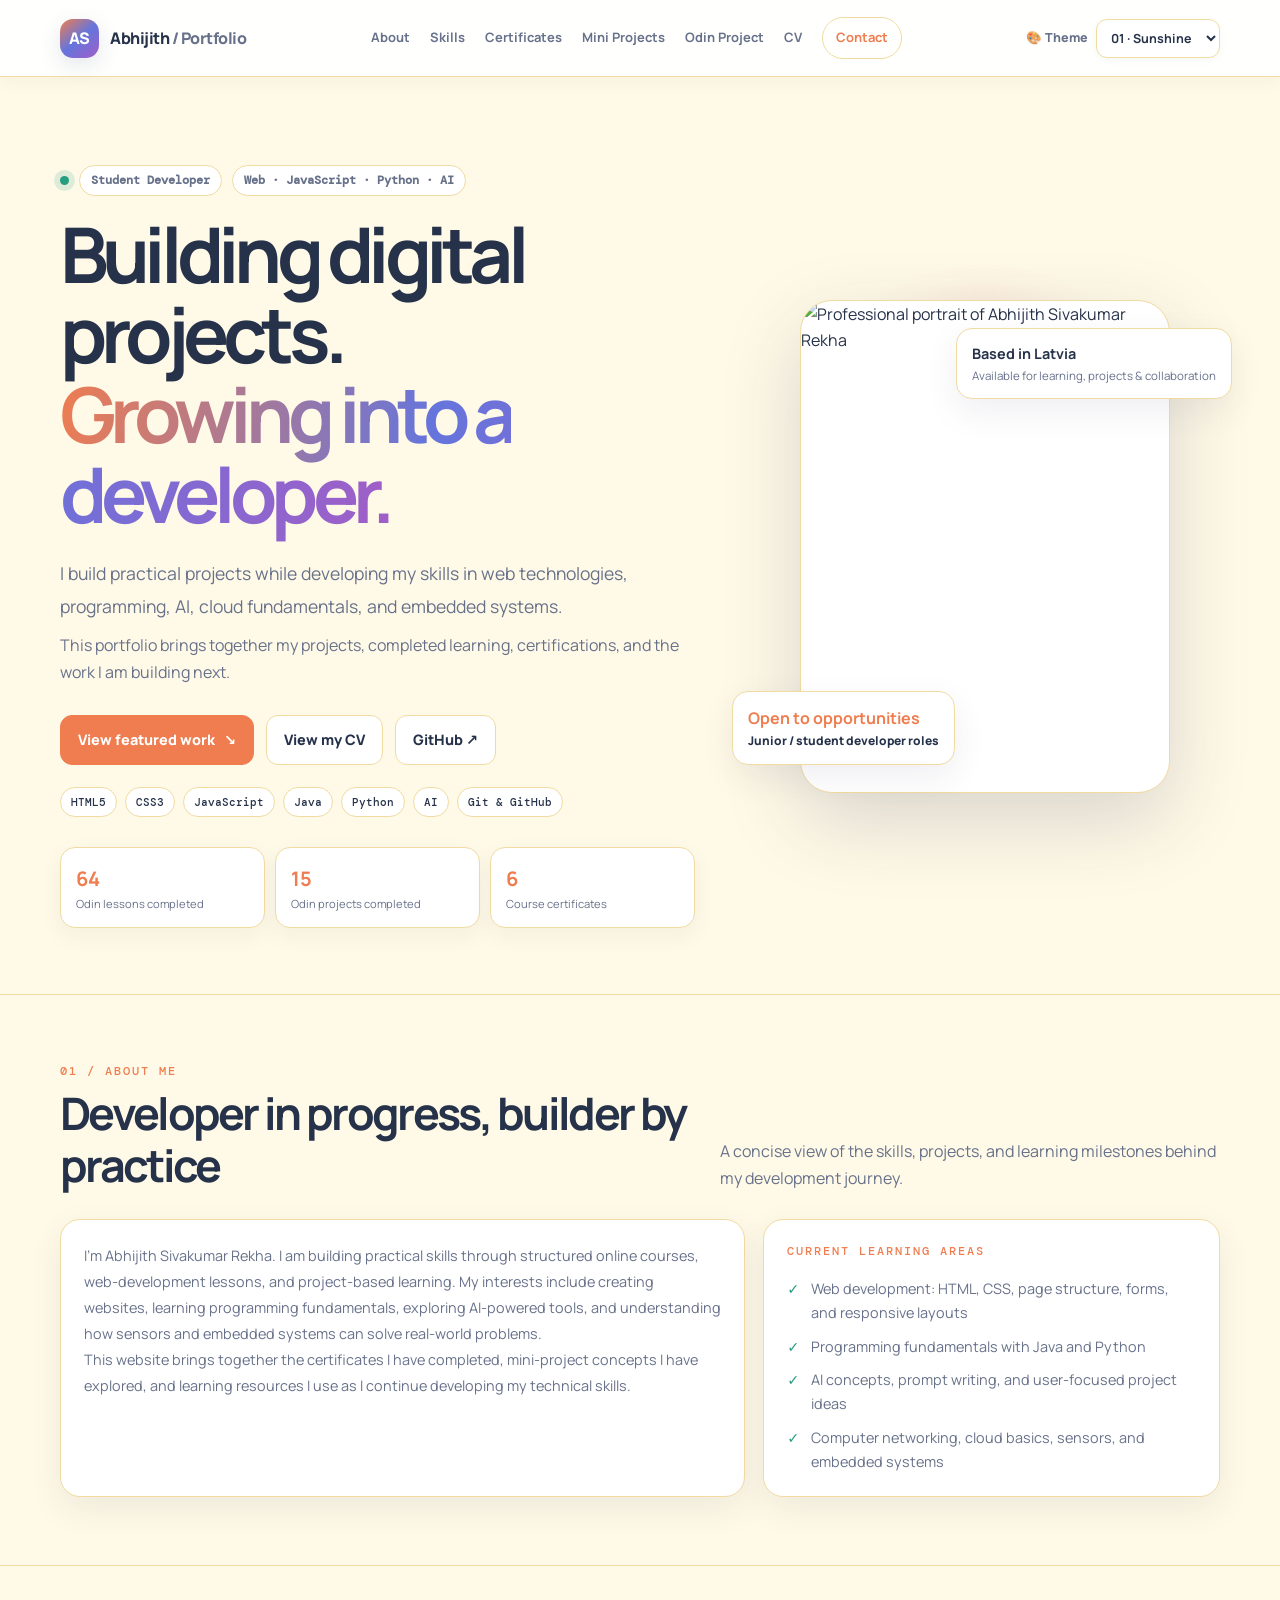
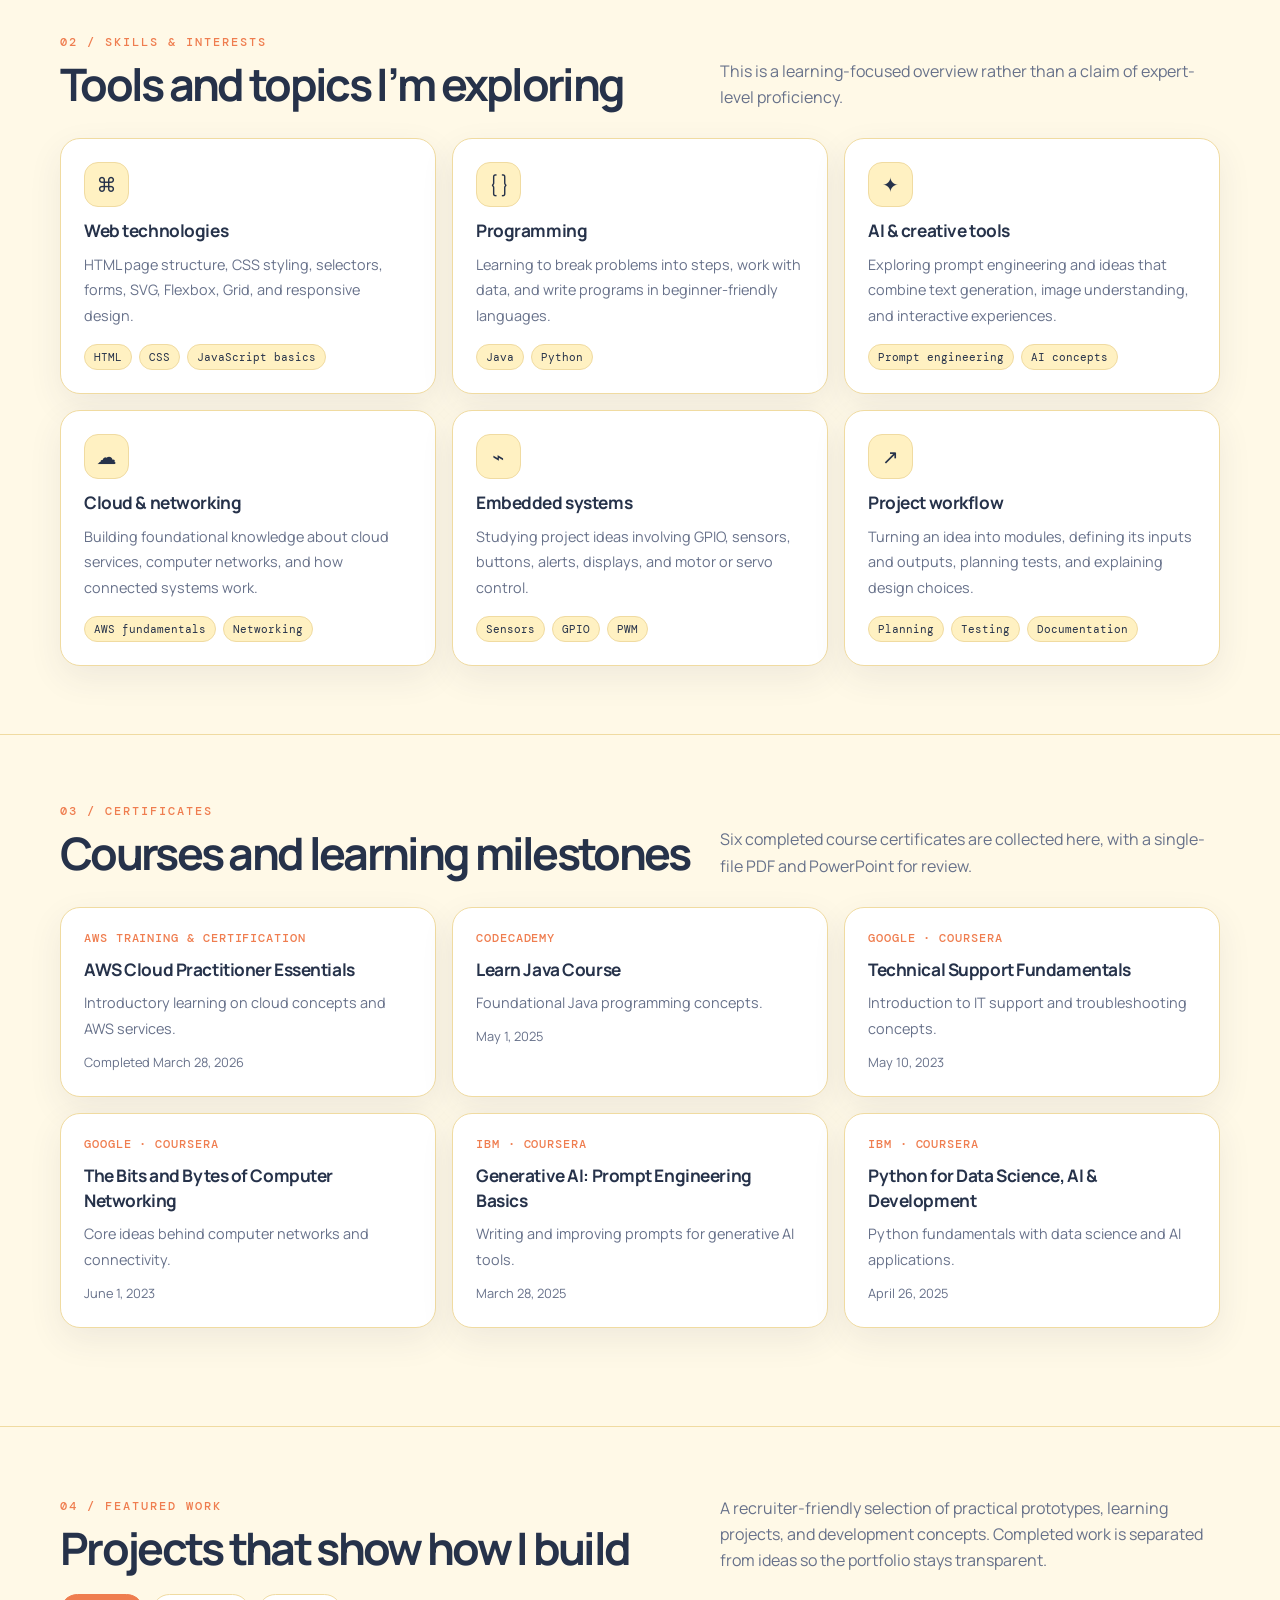
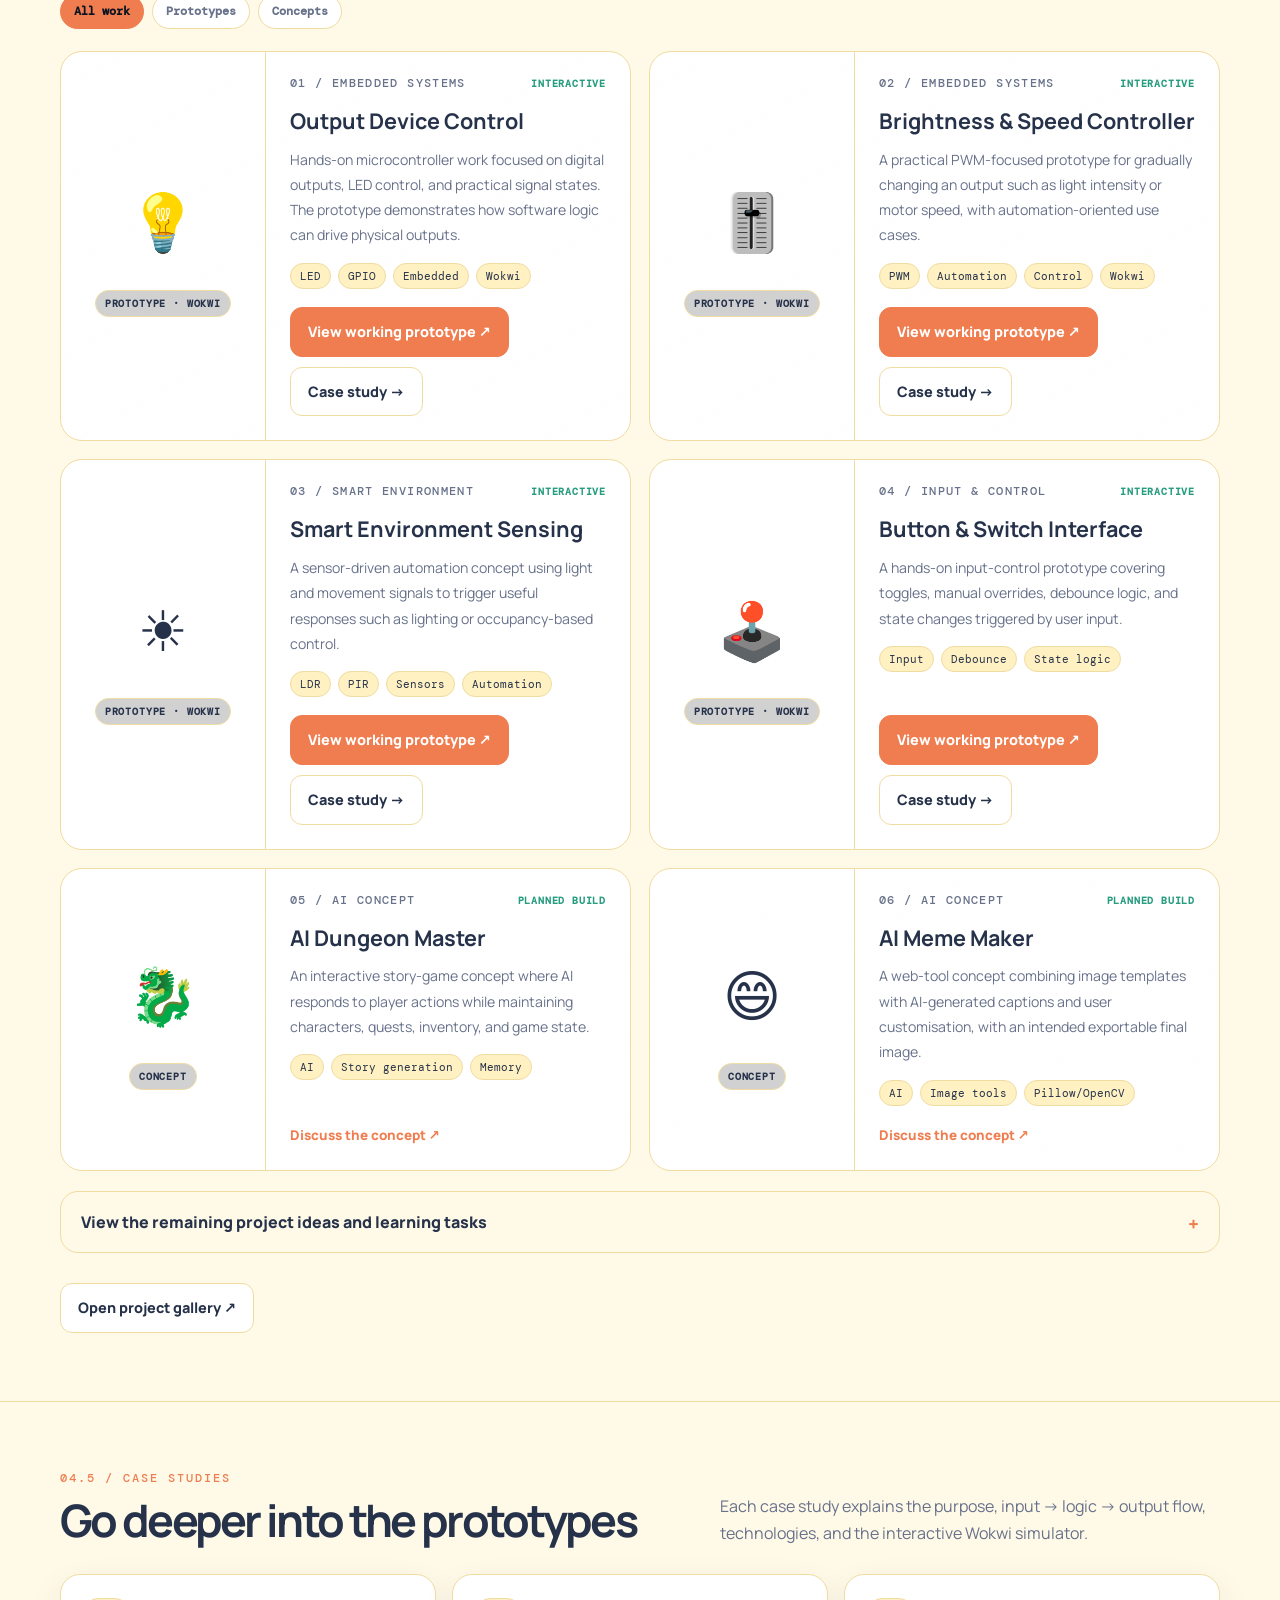
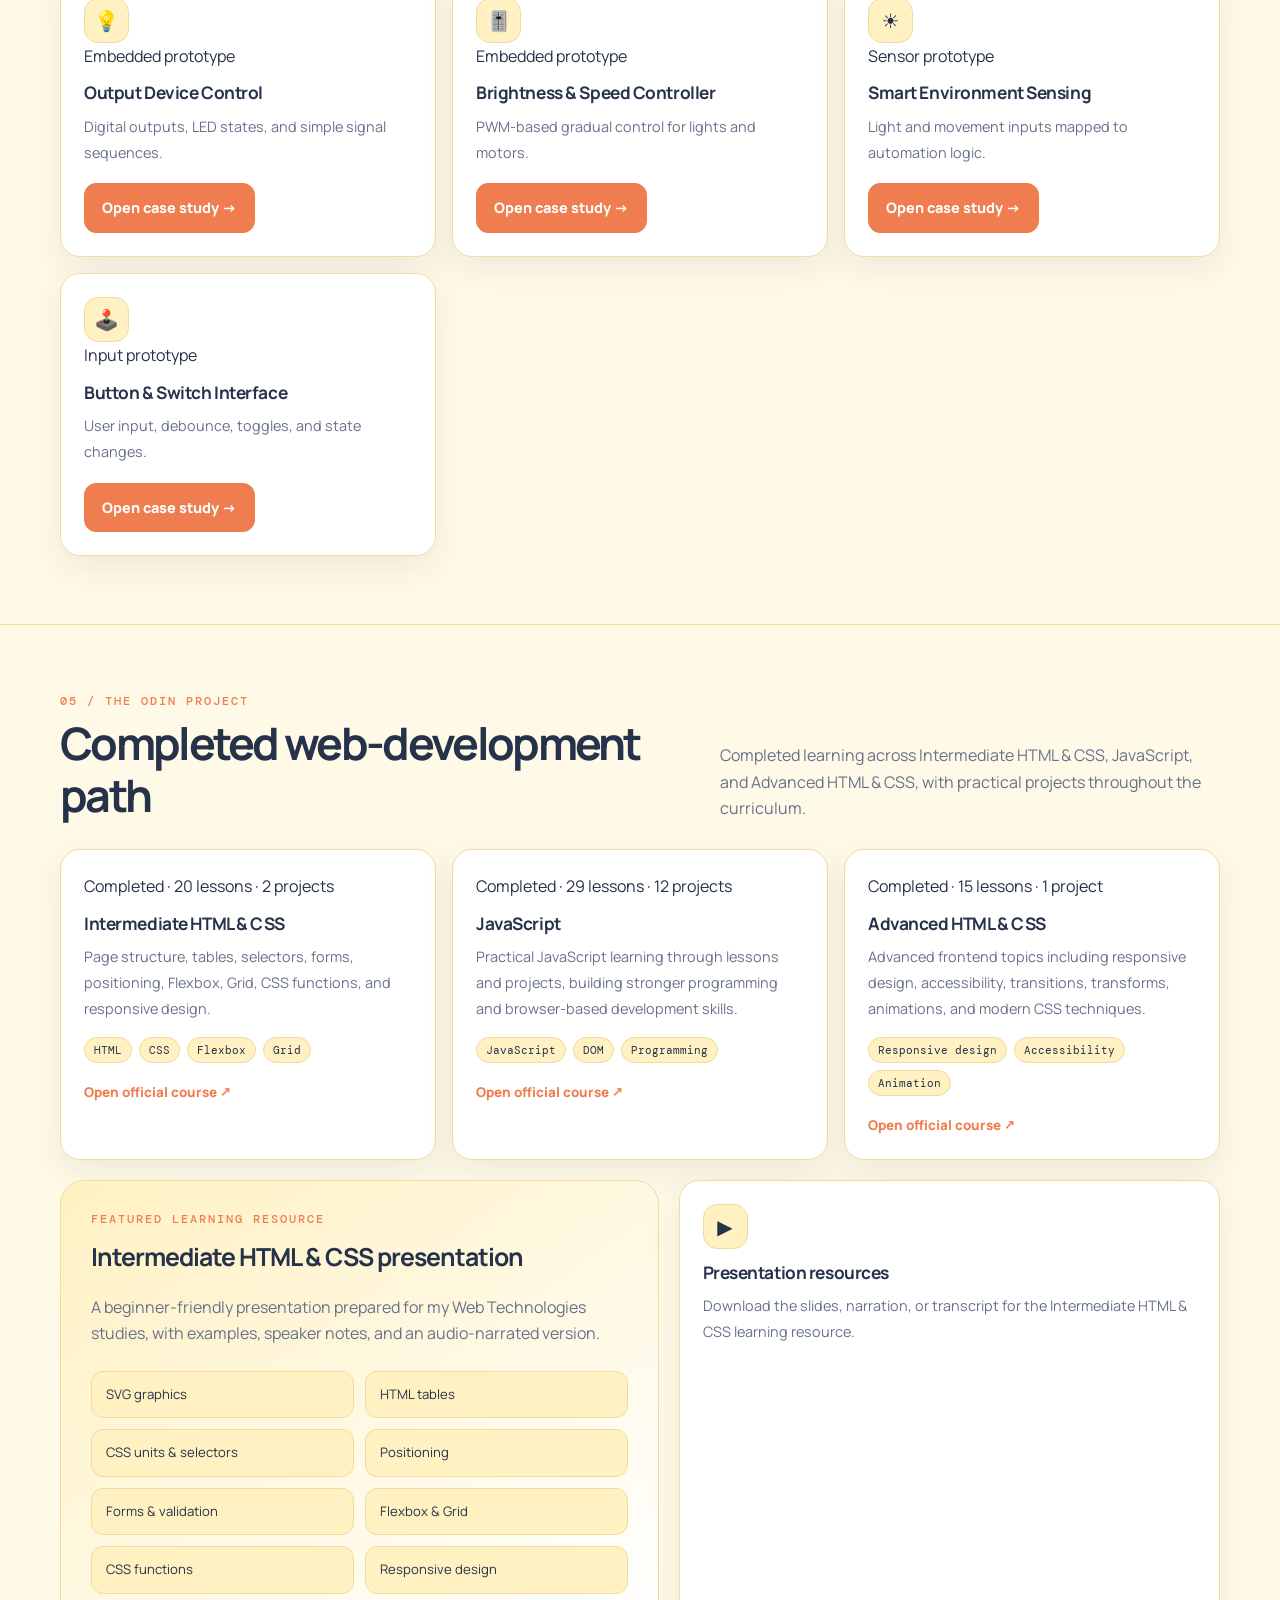
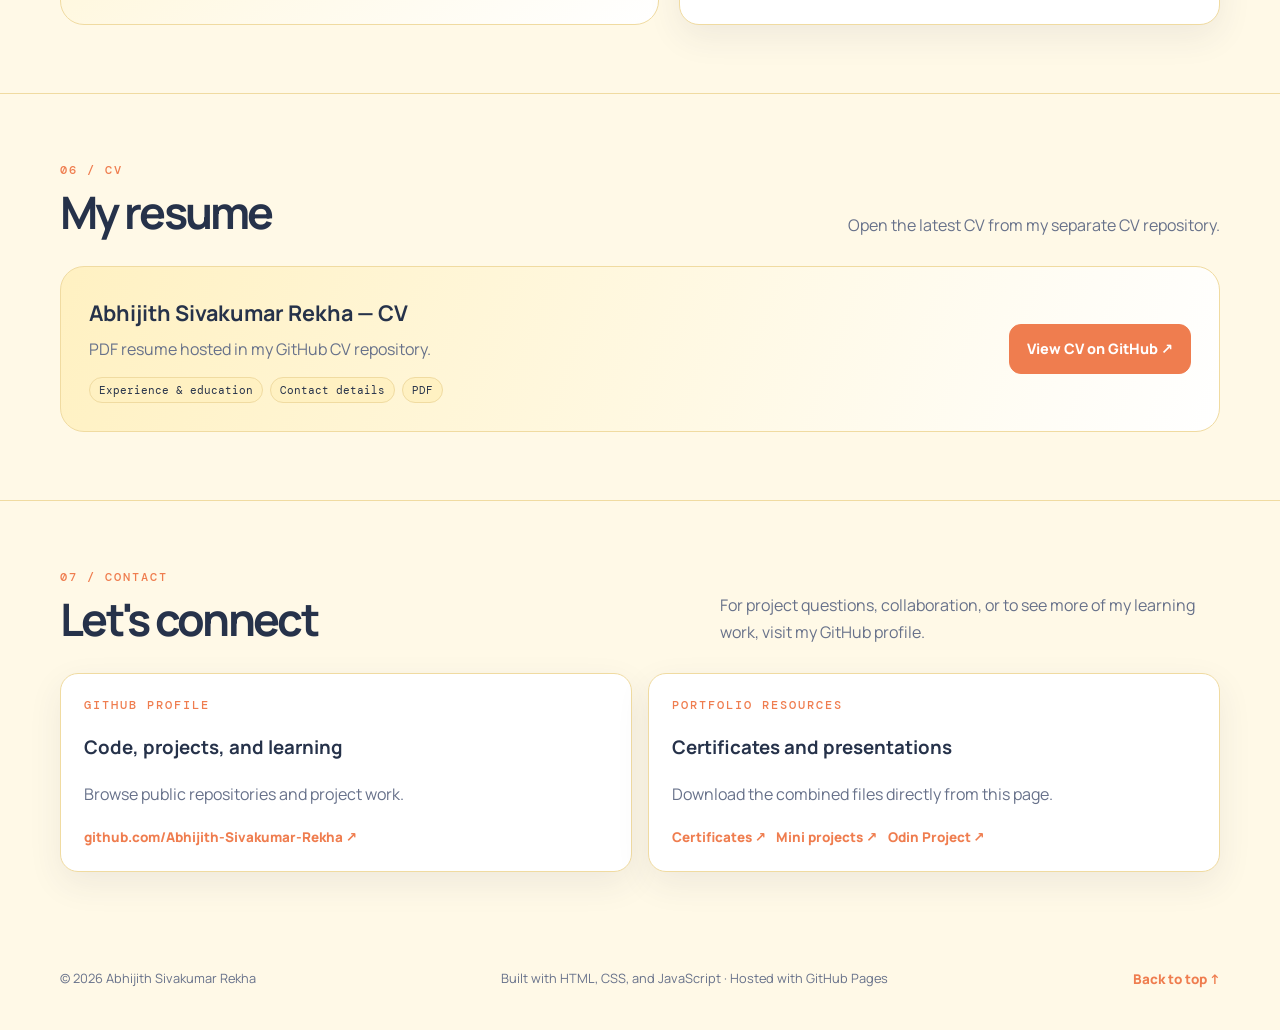
==== commit 23acf4ad: "Add files via upload" ====
--- a/index.html
+++ b/index.html
@@ -4,7 +4,7 @@
   <meta charset="UTF-8" />
   <meta name="viewport" content="width=device-width, initial-scale=1.0" />
   <meta name="theme-color" content="#0b1020" />
-  <meta name="description" content="The portfolio of Abhijith Sivakumar Rekha — certificates, mini projects, web development learning, and CV." />
+  <meta name="description" content="Personal developer portfolio of Abhijith Sivakumar Rekha, showcasing web projects, JavaScript learning, Python, AI concepts, certifications, Odin Project progress, and CV." />
   <title>Abhijith Sivakumar Rekha | Portfolio</title>
   <link rel="preconnect" href="https://fonts.googleapis.com" />
   <link rel="preconnect" href="https://fonts.gstatic.com" crossorigin />
@@ -13,7 +13,8 @@
     :root{--bg:#0b1020;--panel:#121a2d;--panel2:#172139;--text:#eaf0ff;--muted:#a1acc4;--line:rgba(194,210,255,.14);--cyan:#63e5ff;--blue:#8da4ff;--green:#82f0c8;--violet:#c7a5ff;--orange:#ffc98d;--radius:20px;--mono:'DM Mono',monospace;--sans:'Manrope',system-ui,sans-serif}
     *{box-sizing:border-box}html{scroll-behavior:smooth;scroll-padding-top:96px}body{margin:0;background:radial-gradient(ellipse at 15% 5%,rgba(74,109,255,.18),transparent 35%),radial-gradient(ellipse at 95% 18%,rgba(51,216,228,.11),transparent 28%),var(--bg);color:var(--text);font-family:var(--sans);line-height:1.65}a{color:inherit;text-decoration:none}button,a{ -webkit-tap-highlight-color:transparent}a:focus-visible,button:focus-visible{outline:3px solid var(--cyan);outline-offset:4px}.wrap{width:min(1160px,calc(100% - 40px));margin-inline:auto}.mono{font-family:var(--mono);letter-spacing:.05em}.eyebrow{color:var(--cyan);font:500 .78rem var(--mono);letter-spacing:.16em;text-transform:uppercase}.muted{color:var(--muted)}
     .topbar{position:sticky;top:0;z-index:50;background:rgba(11,16,32,.88);backdrop-filter:blur(18px);border-bottom:1px solid var(--line)}.nav{min-height:76px;display:flex;align-items:center;justify-content:space-between;gap:22px}.brand{display:flex;align-items:center;gap:11px;font-weight:800;letter-spacing:-.03em;white-space:nowrap}.brand-mark{display:grid;place-items:center;width:39px;height:39px;border-radius:13px;color:#091321;background:linear-gradient(140deg,var(--cyan),var(--blue));font-weight:900;box-shadow:0 7px 30px rgba(99,229,255,.18)}.navlinks{display:flex;align-items:center;gap:20px;flex-wrap:wrap}.navlinks a{color:var(--muted);font-size:.81rem;font-weight:700;transition:color .2s}.navlinks a:hover{color:var(--cyan)}.nav-cta{border:1px solid rgba(99,229,255,.35);padding:9px 13px;border-radius:999px;color:var(--cyan)!important}
-    .hero{padding:88px 0 66px}.hero-grid{display:grid;grid-template-columns:1.4fr .75fr;gap:45px;align-items:center}.hero h1{font-size:clamp(2.9rem,6vw,5.5rem);line-height:1.04;letter-spacing:-.075em;margin:18px 0 24px;max-width:760px}.gradient{background:linear-gradient(100deg,var(--cyan),var(--blue) 48%,var(--violet));-webkit-background-clip:text;background-clip:text;color:transparent}.lead{font-size:1.1rem;color:#c0cae0;max-width:650px;line-height:1.85}.hero-actions{display:flex;gap:12px;flex-wrap:wrap;margin-top:30px}.btn{display:inline-flex;align-items:center;justify-content:center;gap:9px;padding:12px 17px;border-radius:12px;font-weight:800;font-size:.9rem;border:1px solid var(--line);background:rgba(255,255,255,.035);transition:transform .2s,border-color .2s,background .2s}.btn:hover{transform:translateY(-2px);border-color:rgba(99,229,255,.55)}.btn.primary{background:var(--cyan);color:#091321;border-color:var(--cyan)}.hero-card{background:linear-gradient(150deg,rgba(99,229,255,.11),rgba(141,164,255,.08)),var(--panel);border:1px solid rgba(153,182,255,.2);border-radius:28px;padding:28px;box-shadow:0 22px 90px rgba(0,0,0,.2);position:relative;overflow:hidden}.hero-card:before{content:'';position:absolute;width:180px;height:180px;right:-70px;top:-70px;border:1px solid rgba(99,229,255,.3);border-radius:50%;box-shadow:0 0 0 20px rgba(99,229,255,.03),0 0 0 42px rgba(99,229,255,.025)}.avatar{width:75px;height:75px;border-radius:23px;display:grid;place-items:center;background:linear-gradient(135deg,#63e5ff,#8da4ff);color:#091321;font-size:1.65rem;font-weight:900;letter-spacing:-.06em;margin-bottom:22px}.hero-card h2{font-size:1.3rem;margin:0 0 7px}.hero-card p{color:var(--muted);font-size:.92rem;margin:0}.stats{display:grid;grid-template-columns:repeat(3,1fr);gap:10px;margin-top:25px}.stat{padding:13px 10px;border-radius:13px;background:rgba(255,255,255,.035);border:1px solid var(--line)}.stat strong{display:block;font-size:1.45rem;line-height:1.35}.stat span{color:var(--muted);font-size:.7rem}
+    .hero{padding:88px 0 66px}.hero-grid{display:grid;grid-template-columns:1.15fr .85fr;gap:55px;align-items:center}.hero-copy{position:relative;z-index:2}.hero-role{display:flex;align-items:center;gap:10px;flex-wrap:wrap;margin-bottom:14px}.status-dot{width:9px;height:9px;border-radius:50%;background:var(--green);box-shadow:0 0 0 6px color-mix(in srgb,var(--green) 15%,transparent)}.role-pill{display:inline-flex;align-items:center;gap:8px;border:1px solid var(--line);background:var(--panel);padding:7px 11px;border-radius:999px;font:700 .72rem var(--mono);color:var(--muted)}.hero h1{max-width:820px}.hero-kicker{font-size:1rem;color:var(--muted);max-width:690px;margin-top:-8px}.hero-tech{display:flex;flex-wrap:wrap;gap:8px;margin-top:22px}.hero-tech span{padding:7px 10px;border-radius:999px;background:var(--panel);border:1px solid var(--line);font:500 .7rem var(--mono);color:var(--text)}.hero-photo-wrap{position:relative;display:flex;justify-content:center}.hero-photo-wrap:before{content:'';position:absolute;width:300px;height:300px;border-radius:50%;background:linear-gradient(135deg,color-mix(in srgb,var(--cyan) 24%,transparent),color-mix(in srgb,var(--violet) 18%,transparent));filter:blur(20px);opacity:.75}.hero-photo{position:relative;width:min(100%,370px);aspect-ratio:3/4;object-fit:cover;object-position:center top;border-radius:32px;border:1px solid var(--line);box-shadow:0 28px 80px rgba(45,55,85,.18);background:var(--panel)}.photo-badge{position:absolute;left:-18px;bottom:28px;z-index:2;padding:13px 15px;border-radius:16px;background:var(--panel);border:1px solid var(--line);box-shadow:var(--shadow);font-size:.75rem;font-weight:800}.photo-badge strong{display:block;color:var(--cyan);font-size:1rem}.hero-mini-card{position:absolute;right:-12px;top:28px;z-index:2;padding:13px 15px;border-radius:16px;background:var(--panel);border:1px solid var(--line);box-shadow:var(--shadow);font-size:.72rem;color:var(--muted)}.hero-mini-card b{display:block;color:var(--text);font-size:.9rem}.hero-card{display:none}.hero-proof{display:grid;grid-template-columns:repeat(3,1fr);gap:10px;margin-top:30px;max-width:720px}.proof-item{padding:14px 15px;border:1px solid var(--line);background:var(--panel);border-radius:15px;box-shadow:0 8px 24px rgba(45,55,85,.05)}.proof-item strong{display:block;font-size:1.25rem;color:var(--cyan)}.proof-item span{display:block;color:var(--muted);font-size:.7rem;margin-top:2px)}.hero h1{font-size:clamp(2.9rem,6vw,5.5rem);line-height:1.04;letter-spacing:-.075em;margin:18px 0 24px;max-width:760px}.gradient{background:linear-gradient(100deg,var(--cyan),var(--blue) 48%,var(--violet));-webkit-background-clip:text;background-clip:text;color:transparent}.lead{font-size:1.1rem;color:#c0cae0;max-width:650px;line-height:1.85}.hero-actions{display:flex;gap:12px;flex-wrap:wrap;margin-top:30px}.btn{display:inline-flex;align-items:center;justify-content:center;gap:9px;padding:12px 17px;border-radius:12px;font-weight:800;font-size:.9rem;border:1px solid var(--line);background:rgba(255,255,255,.035);transition:transform .2s,border-color .2s,background .2s}.btn:hover{transform:translateY(-2px);border-color:rgba(99,229,255,.55)}.btn.primary{background:var(--cyan);color:#091321;border-color:var(--cyan)}.hero-card{background:linear-gradient(150deg,rgba(99,229,255,.11),rgba(141,164,255,.08)),var(--panel);border:1px solid rgba(153,182,255,.2);border-radius:28px;padding:28px;box-shadow:0 22px 90px rgba(0,0,0,.2);position:relative;overflow:hidden}.hero-card:before{content:'';position:absolute;width:180px;height:180px;right:-70px;top:-70px;border:1px solid rgba(99,229,255,.3);border-radius:50%;box-shadow:0 0 0 20px rgba(99,229,255,.03),0 0 0 42px rgba(99,229,255,.025)}.avatar{width:75px;height:75px;border-radius:23px;display:grid;place-items:center;background:linear-gradient(135deg,#63e5ff,#8da4ff);color:#091321;font-size:1.65rem;font-weight:900;letter-spacing:-.06em;margin-bottom:22px}.hero-card h2{font-size:1.3rem;margin:0 0 7px}.hero-card p{color:var(--muted);font-size:.92rem;margin:0}.stats{display:grid;grid-template-columns:repeat(3,1fr);gap:10px;margin-top:25px}.stat{padding:13px 10px;border-radius:13px;background:rgba(255,255,255,.035);border:1px solid var(--line)}.stat strong{display:block;font-size:1.45rem;line-height:1.35}.stat span{color:var(--muted);font-size:.7rem}
+    .project-filter{display:flex;gap:8px;flex-wrap:wrap;margin:-8px 0 22px}.filter-btn{appearance:none;border:1px solid var(--line);background:var(--panel);color:var(--muted);padding:9px 13px;border-radius:999px;font:700 .72rem var(--mono);cursor:pointer;transition:.2s}.filter-btn:hover,.filter-btn.active{color:#091321;background:var(--cyan);border-color:var(--cyan)}.featured-projects{display:grid;grid-template-columns:repeat(2,minmax(0,1fr));gap:18px}.featured-project{display:grid;grid-template-columns:.72fr 1.28fr;min-height:290px;border:1px solid var(--line);background:linear-gradient(150deg,rgba(255,255,255,.045),rgba(255,255,255,.012)),var(--panel);border-radius:22px;overflow:hidden;transition:transform .2s,border-color .2s}.featured-project:hover{transform:translateY(-4px);border-color:rgba(99,229,255,.35)}.project-visual{min-height:100%;display:flex;flex-direction:column;align-items:center;justify-content:center;gap:22px;border-right:1px solid var(--line);position:relative;overflow:hidden}.project-visual:after{content:'';position:absolute;width:180px;height:180px;border-radius:50%;border:1px solid rgba(255,255,255,.16);box-shadow:0 0 0 28px rgba(255,255,255,.025),0 0 0 56px rgba(255,255,255,.018)}.visual-icon{font-size:3.5rem;position:relative;z-index:2}.status{position:relative;z-index:2;font:700 .65rem var(--mono);letter-spacing:.08em;text-transform:uppercase;padding:6px 9px;border:1px solid var(--line);border-radius:999px;background:rgba(0,0,0,.18)}.project-body{padding:24px;display:flex;flex-direction:column}.project-top{display:flex;justify-content:space-between;gap:10px;align-items:center}.project-status{font:700 .62rem var(--mono);color:var(--green);text-transform:uppercase;letter-spacing:.08em}.project-body h3{font-size:1.35rem;margin:12px 0 8px}.project-body p{color:var(--muted);font-size:.88rem;line-height:1.8;margin:0}.project-body .card-links{margin-top:auto;padding-top:18px}.project-more{margin-top:20px;border:1px solid var(--line);border-radius:18px;background:rgba(255,255,255,.02);overflow:hidden}.project-more summary{cursor:pointer;padding:17px 20px;color:var(--text);font-weight:800;list-style:none}.project-more summary::-webkit-details-marker{display:none}.project-more summary:after{content:'+';float:right;color:var(--cyan);font-size:1.2rem}.project-more[open] summary:after{content:'−'}
     section{padding:68px 0;border-top:1px solid var(--line)}.section-head{display:flex;align-items:end;justify-content:space-between;gap:25px;margin-bottom:28px}.section-head h2{margin:8px 0 0;font-size:clamp(1.8rem,4vw,2.8rem);line-height:1.16;letter-spacing:-.06em}.section-head p{max-width:500px;color:var(--muted);margin:0}.grid{display:grid;grid-template-columns:repeat(3,minmax(0,1fr));gap:16px}.card{border:1px solid var(--line);background:linear-gradient(150deg,rgba(255,255,255,.035),rgba(255,255,255,.012)),var(--panel);border-radius:var(--radius);padding:23px;min-width:0;transition:transform .2s,border-color .2s}.card:hover{transform:translateY(-3px);border-color:rgba(99,229,255,.32)}.card h3{margin:12px 0 8px;font-size:1.08rem;line-height:1.4;letter-spacing:-.025em}.card p{margin:0;color:var(--muted);font-size:.9rem;line-height:1.8}.iconbox{width:45px;height:45px;display:grid;place-items:center;border-radius:14px;background:rgba(99,229,255,.1);border:1px solid rgba(99,229,255,.18);font-size:1.25rem}.tags{display:flex;gap:7px;flex-wrap:wrap;margin-top:15px}.tag{font:400 .7rem var(--mono);color:#cbd7f1;background:rgba(255,255,255,.045);border:1px solid var(--line);border-radius:999px;padding:5px 9px}.card-links{display:flex;gap:10px;flex-wrap:wrap;margin-top:18px}.textlink{color:var(--cyan);font-size:.84rem;font-weight:800}.textlink:hover{text-decoration:underline}.about-grid{display:grid;grid-template-columns:1.2fr .8fr;gap:18px}.about-copy{font-size:1rem;line-height:1.95;color:#c0cae0}.list{display:grid;gap:10px;margin-top:18px}.list-item{display:flex;gap:12px;align-items:flex-start;color:#d6e0f5;font-size:.9rem}.check{color:var(--green);font-weight:900}
     .cert-card{display:flex;flex-direction:column}.cert-card .issuer{font:500 .72rem var(--mono);color:var(--cyan);text-transform:uppercase;letter-spacing:.08em}.cert-card .date{color:var(--muted);font-size:.8rem;margin-top:10px}.cert-card .card-links{margin-top:auto;padding-top:18px}.mini-grid{display:grid;grid-template-columns:repeat(3,minmax(0,1fr));gap:16px}.project-card{display:flex;flex-direction:column}.project-card .project-top{display:flex;justify-content:space-between;gap:10px;align-items:center}.project-num{font:500 .72rem var(--mono);color:var(--muted);letter-spacing:.12em}.project-card ul{padding-left:18px;margin:13px 0 0;color:#c1cde4;font-size:.85rem;line-height:1.85}.project-card .card-links{margin-top:auto;padding-top:18px}.tone-cyan .iconbox{background:rgba(99,229,255,.1)}.tone-violet .iconbox{background:rgba(199,165,255,.11)}.tone-green .iconbox{background:rgba(130,240,200,.1)}.tone-orange .iconbox{background:rgba(255,201,141,.1)}
     .odin-feature{display:grid;grid-template-columns:1.05fr .95fr;gap:20px;align-items:stretch}.odin-panel{padding:30px;border-radius:24px;border:1px solid rgba(141,164,255,.22);background:linear-gradient(145deg,rgba(141,164,255,.1),rgba(99,229,255,.045)),var(--panel)}.topic-list{display:grid;grid-template-columns:repeat(2,minmax(0,1fr));gap:11px;margin-top:24px}.topic{padding:12px 14px;border:1px solid var(--line);border-radius:12px;background:rgba(255,255,255,.025);font-size:.82rem;color:#d7e1f7}.resource-card{display:flex;flex-direction:column;justify-content:space-between;gap:18px}.resource-card .btn{width:100%;margin-top:10px}.cv-panel{display:grid;grid-template-columns:1fr auto;align-items:center;gap:20px;padding:28px;border-radius:24px;border:1px solid var(--line);background:linear-gradient(110deg,rgba(99,229,255,.09),rgba(141,164,255,.06)),var(--panel)}.cv-panel h3{font-size:1.35rem;margin:0 0 5px}.cv-panel p{margin:0;color:var(--muted)}.contact-grid{display:grid;grid-template-columns:1fr 1fr;gap:16px}.contact-box{padding:23px;border-radius:18px;border:1px solid var(--line);background:var(--panel)}.contact-box .eyebrow{margin-bottom:10px}.footer{padding:28px 0 40px;color:var(--muted);font-size:.8rem}.footer-row{display:flex;justify-content:space-between;align-items:center;gap:16px;flex-wrap:wrap}.backtop{position:fixed;bottom:20px;right:20px;display:grid;place-items:center;width:44px;height:44px;border-radius:50%;background:var(--cyan);color:#081321;font-size:1.2rem;font-weight:900;box-shadow:0 8px 30px rgba(0,0,0,.25);opacity:0;pointer-events:none;transition:opacity .2s}.backtop.show{opacity:1;pointer-events:auto}
@@ -67,7 +68,7 @@
     .theme-picker-wrap select{max-width:144px;border:1px solid var(--line);border-radius:11px;background:var(--panel);color:var(--text);font:700 .78rem var(--sans);padding:9px 10px;cursor:pointer;box-shadow:0 2px 8px rgba(30,40,70,.04)}
     .theme-picker-wrap select:focus{outline:3px solid var(--violet);outline-offset:2px}
     @media(max-width:980px){.nav{flex-wrap:wrap}.theme-picker-wrap{margin-left:auto}.navlinks{order:3;width:100%}}
-    @media(max-width:650px){.theme-picker-wrap{margin-left:0}.theme-picker-wrap select{max-width:none}.navlinks{order:2}.theme-picker-wrap{order:3}}
+    @media(max-width:650px){.theme-picker-wrap{margin-left:0}.theme-picker-wrap select{max-width:none}.navlinks{order:2}.theme-picker-wrap{order:3}}@media(max-width:650px){.hero-grid{gap:32px}.hero-photo{width:min(78vw,330px)}.photo-badge{left:0;bottom:18px}.hero-mini-card{right:0;top:15px}.hero-proof{grid-template-columns:1fr 1fr}.hero-proof .proof-item:last-child{grid-column:1/-1}}
 
   </style>
 </head>
@@ -100,25 +101,25 @@
   <main id="home">
     <div class="hero wrap">
       <div class="hero-grid">
-        <div>
-          <div class="eyebrow">Student · Technology learner · Project builder</div>
-          <h1>Learning by building.<br><span class="gradient">Growing through projects.</span></h1>
-          <p class="lead">Welcome to my portfolio. This is where I collect my course certificates, mini-project ideas, web development learning, and selected work across programming, AI, and embedded systems.</p>
-          <div class="hero-actions"><a class="btn primary" href="#projects">Explore my projects <span aria-hidden="true">↘</span></a><a class="btn" href="#certificates">View certificates</a><a class="btn" href="#cv">Open my CV</a></div>
-        </div>
-        <aside class="hero-card" aria-label="Profile summary">
-          <div class="avatar" aria-hidden="true">ASR</div>
-          <div class="eyebrow">A little about me</div>
-          <h2>Abhijith Sivakumar Rekha</h2>
-          <p>Student at Riga Nordic University, exploring web technologies and practical software projects.</p>
-          <div class="stats"><div class="stat"><strong>6</strong><span>Course certificates</span></div><div class="stat"><strong>11</strong><span>Mini-project ideas</span></div><div class="stat"><strong>1</strong><span>Odin course deck</span></div></div>
-        </aside>
+        <div class="hero-copy">
+          <div class="hero-role"><span class="status-dot" aria-hidden="true"></span><span class="role-pill">Student Developer</span><span class="role-pill">Web · JavaScript · Python · AI</span></div>
+          <h1>Building digital projects.<br><span class="gradient">Growing into a developer.</span></h1>
+          <p class="lead">I build practical projects while developing my skills in web technologies, programming, AI, cloud fundamentals, and embedded systems.</p>
+          <p class="hero-kicker">This portfolio brings together my projects, completed learning, certifications, and the work I am building next.</p>
+          <div class="hero-actions"><a class="btn primary" href="#projects">View featured work <span aria-hidden="true">↘</span></a><a class="btn" href="#cv">View my CV</a><a class="btn" href="https://github.com/Abhijith-Sivakumar-Rekha" target="_blank" rel="noopener">GitHub ↗</a></div>
+          <div class="hero-tech" aria-label="Primary technologies"><span>HTML5</span><span>CSS3</span><span>JavaScript</span><span>Java</span><span>Python</span><span>AI</span><span>Git & GitHub</span></div>
+          <div class="hero-proof" aria-label="Portfolio highlights"><div class="proof-item"><strong>64</strong><span>Odin lessons completed</span></div><div class="proof-item"><strong>15</strong><span>Odin projects completed</span></div><div class="proof-item"><strong>6</strong><span>Course certificates</span></div></div>
+        </div>
+        <div class="hero-photo-wrap">
+          <img class="hero-photo" src="assets/profile.jpg" alt="Professional portrait of Abhijith Sivakumar Rekha" />
+          <div class="photo-badge"><strong>Open to opportunities</strong>Junior / student developer roles</div>
+          <div class="hero-mini-card"><b>Based in Latvia</b>Available for learning, projects & collaboration</div>
+        </div>
       </div>
     </div>
-
     <section id="about">
       <div class="wrap">
-        <div class="section-head"><div><div class="eyebrow">01 / About me</div><h2>A portfolio of what I'm learning</h2></div><p>Designed to make my learning journey, coursework, and project interests easy to explore in one place.</p></div>
+        <div class="section-head"><div><div class="eyebrow">01 / About me</div><h2>Developer in progress, builder by practice</h2></div><p>A concise view of the skills, projects, and learning milestones behind my development journey.</p></div>
         <div class="about-grid">
           <article class="card"><p class="about-copy">I'm Abhijith Sivakumar Rekha. I am building practical skills through structured online courses, web-development lessons, and project-based learning. My interests include creating websites, learning programming fundamentals, exploring AI-powered tools, and understanding how sensors and embedded systems can solve real-world problems.</p><p class="about-copy" style="margin-bottom:0">This website brings together the certificates I have completed, mini-project concepts I have explored, and learning resources I use as I continue developing my technical skills.</p></article>
           <article class="card"><div class="eyebrow">Current learning areas</div><div class="list"><div class="list-item"><span class="check">✓</span><span>Web development: HTML, CSS, page structure, forms, and responsive layouts</span></div><div class="list-item"><span class="check">✓</span><span>Programming fundamentals with Java and Python</span></div><div class="list-item"><span class="check">✓</span><span>AI concepts, prompt writing, and user-focused project ideas</span></div><div class="list-item"><span class="check">✓</span><span>Computer networking, cloud basics, sensors, and embedded systems</span></div></div></article>
@@ -151,40 +152,81 @@
           <article class="card cert-card"><div class="issuer">IBM · Coursera</div><h3>Generative AI: Prompt Engineering Basics</h3><p>Writing and improving prompts for generative AI tools.</p><div class="date">March 28, 2025</div></article>
           <article class="card cert-card"><div class="issuer">IBM · Coursera</div><h3>Python for Data Science, AI & Development</h3><p>Python fundamentals with data science and AI applications.</p><div class="date">April 26, 2025</div></article>
         </div>
-        <div class="hero-actions"><a class="btn primary" href="assets/certificates-portfolio.pdf" target="_blank" rel="noopener">View certificate presentation (PDF) ↗</a><a class="btn" href="assets/certificates-portfolio.pptx" download>Download certificate PowerPoint ↓</a><a class="btn" href="assets/certificates.pdf" target="_blank" rel="noopener">View original certificate pages ↗</a></div>
+        <div class="hero-actions"></div>
       </div>
     </section>
 
     <section id="projects">
       <div class="wrap">
-        <div class="section-head"><div><div class="eyebrow">04 / Mini projects</div><h2>Ideas for interactive systems</h2></div><p>The combined presentation explains three AI concepts and eight robotics or embedded-system tasks with examples, components, and suggested development steps.</p></div>
-        <div class="mini-grid">
-          <article class="card project-card tone-violet"><div class="project-top"><span class="project-num">AI CONCEPT 01</span><div class="iconbox">🐉</div></div><h3>AI Dungeon Master</h3><p>An interactive story game where AI responds to a player’s actions and keeps the adventure moving.</p><ul><li>Generate scenes and choices</li><li>Build a character and track inventory</li><li>Remember quests and game state</li></ul><div class="tags"><span class="tag">Story generation</span><span class="tag">Memory</span><span class="tag">User choices</span></div></article>
-          <article class="card project-card tone-cyan"><div class="project-top"><span class="project-num">AI CONCEPT 02</span><div class="iconbox">🎤</div></div><h3>Rap Battle Generator</h3><p>A creative text tool that generates verses based on a topic, style, and requested length.</p><ul><li>Prompt-based verse generation</li><li>Rhyme support and battle formats</li><li>Optional voice and beat playback</li></ul><div class="tags"><span class="tag">Text generation</span><span class="tag">Rhyme</span><span class="tag">Audio</span></div></article>
-          <article class="card project-card tone-green"><div class="project-top"><span class="project-num">AI CONCEPT 03</span><div class="iconbox">😄</div></div><h3>AI Meme Maker</h3><p>A web tool that combines image templates with AI-generated captions and user customisation.</p><ul><li>Select a template or upload an image</li><li>Generate top and bottom captions</li><li>Render and download the final meme</li></ul><div class="tags"><span class="tag">Image tools</span><span class="tag">Captions</span><span class="tag">Pillow/OpenCV</span></div></article>
-          <article class="card project-card"><div class="project-top"><span class="project-num">ROBOTICS TASK 01</span><div class="iconbox">💡</div></div><h3>Output Device Control</h3><p>Control LEDs, indicator lights, and warning signals using digital outputs.</p><ul><li>Traffic-light simulator</li><li>Server status panel</li><li>Plant moisture indicator</li></ul><div class="tags"><span class="tag">LED</span><span class="tag">GPIO</span></div><div class="card-links"><a class="textlink" href="https://wokwi.com/projects/458827337398061057" target="_blank" rel="noopener">Open Wokwi ↗</a></div></article>
-          <article class="card project-card"><div class="project-top"><span class="project-num">ROBOTICS TASK 02</span><div class="iconbox">🎚️</div></div><h3>Brightness & Speed Controller</h3><p>Change an output gradually, such as light intensity or fan speed.</p><ul><li>Sunrise alarm lamp</li><li>Temperature-controlled fan</li><li>Smart street lighting</li></ul><div class="tags"><span class="tag">PWM</span><span class="tag">Automation</span></div><div class="card-links"><a class="textlink" href="https://wokwi.com/projects/456225078295121921" target="_blank" rel="noopener">Open Wokwi ↗</a></div></article>
-          <article class="card project-card"><div class="project-top"><span class="project-num">ROBOTICS TASK 03</span><div class="iconbox">🕹️</div></div><h3>Button & Switch Interface</h3><p>Build a system that reacts to user input, toggles, and manual overrides.</p><ul><li>One-button on/off toggle</li><li>Irrigation override</li><li>RGB colour selector</li></ul><div class="tags"><span class="tag">Input</span><span class="tag">Debounce</span><span class="tag">State logic</span></div><div class="card-links"><a class="textlink" href="https://wokwi.com/projects/457703570878839809" target="_blank" rel="noopener">Open Wokwi ↗</a></div></article>
-          <article class="card project-card"><div class="project-top"><span class="project-num">ROBOTICS TASK 04</span><div class="iconbox">🔔</div></div><h3>Sound & Signal Alert</h3><p>Give clear audio or visual warnings when a condition needs attention.</p><ul><li>Door-open timer alarm</li><li>Threshold-based sensor alert</li><li>Morse-code buzzer patterns</li></ul><div class="tags"><span class="tag">Buzzer</span><span class="tag">Safety alerts</span></div></article>
-          <article class="card project-card"><div class="project-top"><span class="project-num">ROBOTICS TASK 05</span><div class="iconbox">📟</div></div><h3>Information Dashboard</h3><p>Show useful measurements and device status on a small display.</p><ul><li>Clock and weather station</li><li>Battery level indicator</li><li>Temperature and humidity view</li></ul><div class="tags"><span class="tag">LCD/OLED</span><span class="tag">I²C</span></div></article>
-          <article class="card project-card"><div class="project-top"><span class="project-num">ROBOTICS TASK 06</span><div class="iconbox">☀️</div></div><h3>Smart Environment Sensing</h3><p>Detect light, movement, or room occupancy and use the signal to automate a response.</p><ul><li>Automatic street lamp</li><li>Occupancy-based ventilation</li><li>Greenhouse blind controller</li></ul><div class="tags"><span class="tag">LDR</span><span class="tag">PIR</span><span class="tag">Sensors</span></div><div class="card-links"><a class="textlink" href="https://wokwi.com/projects/457703252830999553" target="_blank" rel="noopener">Open Wokwi ↗</a></div></article>
-          <article class="card project-card"><div class="project-top"><span class="project-num">ROBOTICS TASK 07</span><div class="iconbox">🌡️</div></div><h3>Environmental Parameter Monitor</h3><p>Track measurements over time and display or log useful information.</p><ul><li>Greenhouse climate monitor</li><li>Temperature logger</li><li>Comfort index display</li></ul><div class="tags"><span class="tag">DHT11</span><span class="tag">Thresholds</span><span class="tag">Logging</span></div></article>
-          <article class="card project-card"><div class="project-top"><span class="project-num">ROBOTICS TASK 08</span><div class="iconbox">⚙️</div></div><h3>Motion & Actuator Control</h3><p>Control mechanical movement with a servo, DC motor, or similar actuator.</p><ul><li>Solar-panel light tracker</li><li>Automatic door concept</li><li>Potentiometer-controlled servo</li></ul><div class="tags"><span class="tag">Servo</span><span class="tag">DC motor</span><span class="tag">PWM</span></div></article>
-        </div>
-        <div class="hero-actions"><a class="btn primary" href="assets/mini-projects-all.pptx" download>Download combined mini-project PowerPoint ↓</a><a class="btn" href="assets/mini-projects-all.pdf" target="_blank" rel="noopener">Read mini-project PDF ↗</a><a class="btn" href="https://abhijith-sivakumar-rekha.github.io/Smart-Home-Monitor/mini-projects.html" target="_blank" rel="noopener">Original interactive project gallery ↗</a></div>
-      </div>
-    </section>
-
+        <div class="section-head"><div><div class="eyebrow">04 / Featured work</div><h2>Projects that show how I build</h2></div><p>A recruiter-friendly selection of practical prototypes, learning projects, and development concepts. Completed work is separated from ideas so the portfolio stays transparent.</p></div>
+        <div class="project-filter" role="group" aria-label="Filter projects">
+          <button class="filter-btn active" data-filter="all">All work</button>
+          <button class="filter-btn" data-filter="prototype">Prototypes</button>
+          <button class="filter-btn" data-filter="concept">Concepts</button>
+        </div>
+        <div class="featured-projects">
+          <article class="featured-project" data-category="prototype">
+            <div class="project-visual tone-cyan"><span class="visual-icon">💡</span><span class="status">Prototype · Wokwi</span></div>
+            <div class="project-body"><div class="project-top"><span class="project-num">01 / EMBEDDED SYSTEMS</span><span class="project-status">Interactive</span></div><h3>Output Device Control</h3><p>Hands-on microcontroller work focused on digital outputs, LED control, and practical signal states. The prototype demonstrates how software logic can drive physical outputs.</p><div class="tags"><span class="tag">LED</span><span class="tag">GPIO</span><span class="tag">Embedded</span><span class="tag">Wokwi</span></div><div class="card-links"><a class="btn primary" href="https://wokwi.com/projects/458827337398061057" target="_blank" rel="noopener">View working prototype ↗</a> <a class="btn" href="projects/output-device-control.html">Case study →</a></div></div>
+          </article>
+          <article class="featured-project" data-category="prototype">
+            <div class="project-visual tone-violet"><span class="visual-icon">🎚️</span><span class="status">Prototype · Wokwi</span></div>
+            <div class="project-body"><div class="project-top"><span class="project-num">02 / EMBEDDED SYSTEMS</span><span class="project-status">Interactive</span></div><h3>Brightness & Speed Controller</h3><p>A practical PWM-focused prototype for gradually changing an output such as light intensity or motor speed, with automation-oriented use cases.</p><div class="tags"><span class="tag">PWM</span><span class="tag">Automation</span><span class="tag">Control</span><span class="tag">Wokwi</span></div><div class="card-links"><a class="btn primary" href="https://wokwi.com/projects/456225078295121921" target="_blank" rel="noopener">View working prototype ↗</a> <a class="btn" href="projects/brightness-speed-controller.html">Case study →</a></div></div>
+          </article>
+          <article class="featured-project" data-category="prototype">
+            <div class="project-visual tone-green"><span class="visual-icon">☀️</span><span class="status">Prototype · Wokwi</span></div>
+            <div class="project-body"><div class="project-top"><span class="project-num">03 / SMART ENVIRONMENT</span><span class="project-status">Interactive</span></div><h3>Smart Environment Sensing</h3><p>A sensor-driven automation concept using light and movement signals to trigger useful responses such as lighting or occupancy-based control.</p><div class="tags"><span class="tag">LDR</span><span class="tag">PIR</span><span class="tag">Sensors</span><span class="tag">Automation</span></div><div class="card-links"><a class="btn primary" href="https://wokwi.com/projects/457703252830999553" target="_blank" rel="noopener">View working prototype ↗</a> <a class="btn" href="projects/smart-environment-sensing.html">Case study →</a></div></div>
+          </article>
+          <article class="featured-project" data-category="prototype">
+            <div class="project-visual tone-orange"><span class="visual-icon">🕹️</span><span class="status">Prototype · Wokwi</span></div>
+            <div class="project-body"><div class="project-top"><span class="project-num">04 / INPUT & CONTROL</span><span class="project-status">Interactive</span></div><h3>Button & Switch Interface</h3><p>A hands-on input-control prototype covering toggles, manual overrides, debounce logic, and state changes triggered by user input.</p><div class="tags"><span class="tag">Input</span><span class="tag">Debounce</span><span class="tag">State logic</span></div><div class="card-links"><a class="btn primary" href="https://wokwi.com/projects/457703570878839809" target="_blank" rel="noopener">View working prototype ↗</a> <a class="btn" href="projects/button-switch-interface.html">Case study →</a></div></div>
+          </article>
+          <article class="featured-project" data-category="concept">
+            <div class="project-visual tone-violet"><span class="visual-icon">🐉</span><span class="status">Concept</span></div>
+            <div class="project-body"><div class="project-top"><span class="project-num">05 / AI CONCEPT</span><span class="project-status">Planned build</span></div><h3>AI Dungeon Master</h3><p>An interactive story-game concept where AI responds to player actions while maintaining characters, quests, inventory, and game state.</p><div class="tags"><span class="tag">AI</span><span class="tag">Story generation</span><span class="tag">Memory</span></div><div class="card-links"><a class="textlink" href="#contact">Discuss the concept ↗</a></div></div>
+          </article>
+          <article class="featured-project" data-category="concept">
+            <div class="project-visual tone-cyan"><span class="visual-icon">😄</span><span class="status">Concept</span></div>
+            <div class="project-body"><div class="project-top"><span class="project-num">06 / AI CONCEPT</span><span class="project-status">Planned build</span></div><h3>AI Meme Maker</h3><p>A web-tool concept combining image templates with AI-generated captions and user customisation, with an intended exportable final image.</p><div class="tags"><span class="tag">AI</span><span class="tag">Image tools</span><span class="tag">Pillow/OpenCV</span></div><div class="card-links"><a class="textlink" href="#contact">Discuss the concept ↗</a></div></div>
+          </article>
+        </div>
+        <details class="project-more"><summary>View the remaining project ideas and learning tasks</summary><div class="mini-grid" style="margin-top:18px">
+          <article class="card project-card"><div class="project-top"><span class="project-num">AI CONCEPT 02</span><div class="iconbox">🎤</div></div><h3>Rap Battle Generator</h3><p>A creative text-tool concept for generating verses from a topic, style, and requested length.</p><div class="tags"><span class="tag">Text generation</span><span class="tag">Rhyme</span><span class="tag">Audio</span></div></article>
+          <article class="card project-card"><div class="project-top"><span class="project-num">ROBOTICS TASK 04</span><div class="iconbox">🔔</div></div><h3>Sound & Signal Alert</h3><p>Audio or visual warnings triggered when a monitored condition needs attention.</p><div class="tags"><span class="tag">Buzzer</span><span class="tag">Safety alerts</span></div></article>
+          <article class="card project-card"><div class="project-top"><span class="project-num">ROBOTICS TASK 05</span><div class="iconbox">📟</div></div><h3>Information Dashboard</h3><p>A small-display concept for measurements and device status.</p><div class="tags"><span class="tag">LCD/OLED</span><span class="tag">I²C</span></div></article>
+          <article class="card project-card"><div class="project-top"><span class="project-num">ROBOTICS TASK 07</span><div class="iconbox">🌡️</div></div><h3>Environmental Parameter Monitor</h3><p>A monitoring concept for tracking temperature, humidity, and comfort-related measurements.</p><div class="tags"><span class="tag">DHT11</span><span class="tag">Logging</span></div></article>
+          <article class="card project-card"><div class="project-top"><span class="project-num">ROBOTICS TASK 08</span><div class="iconbox">⚙️</div></div><h3>Motion & Actuator Control</h3><p>A control concept for servos, DC motors, and other actuators.</p><div class="tags"><span class="tag">Servo</span><span class="tag">PWM</span></div></article>
+        </div></details>
+        <div class="hero-actions"><a class="btn" href="https://abhijith-sivakumar-rekha.github.io/Smart-Home-Monitor/mini-projects.html" target="_blank" rel="noopener">Open project gallery ↗</a></div>
+      </div>
+    </section>
+
+
+    <section id="case-studies">
+      <div class="wrap">
+        <div class="section-head"><div><div class="eyebrow">04.5 / Case studies</div><h2>Go deeper into the prototypes</h2></div><p>Each case study explains the purpose, input → logic → output flow, technologies, and the interactive Wokwi simulator.</p></div>
+        <div class="grid">
+          <article class="card"><div class="iconbox">💡</div><div class="issuer">Embedded prototype</div><h3>Output Device Control</h3><p>Digital outputs, LED states, and simple signal sequences.</p><div class="card-links"><a class="btn primary" href="projects/output-device-control.html">Open case study →</a></div></article>
+          <article class="card"><div class="iconbox">🎚️</div><div class="issuer">Embedded prototype</div><h3>Brightness & Speed Controller</h3><p>PWM-based gradual control for lights and motors.</p><div class="card-links"><a class="btn primary" href="projects/brightness-speed-controller.html">Open case study →</a></div></article>
+          <article class="card"><div class="iconbox">☀️</div><div class="issuer">Sensor prototype</div><h3>Smart Environment Sensing</h3><p>Light and movement inputs mapped to automation logic.</p><div class="card-links"><a class="btn primary" href="projects/smart-environment-sensing.html">Open case study →</a></div></article>
+          <article class="card"><div class="iconbox">🕹️</div><div class="issuer">Input prototype</div><h3>Button & Switch Interface</h3><p>User input, debounce, toggles, and state changes.</p><div class="card-links"><a class="btn primary" href="projects/button-switch-interface.html">Open case study →</a></div></article>
+        </div>
+      </div>
+    </section>
     <section id="odin">
       <div class="wrap">
-        <div class="section-head"><div><div class="eyebrow">05 / The Odin Project</div><h2>Web development learning</h2></div><p>A beginner-friendly walk-through of the Intermediate HTML and CSS course topics, prepared for my Web Technologies studies.</p></div>
-        <div class="odin-feature">
-          <div class="odin-panel"><div class="eyebrow">Intermediate HTML & CSS</div><h3 style="font-size:1.55rem;letter-spacing:-.04em;margin:10px 0">From page structure to responsive layouts</h3><p class="muted">The presentation explains the concepts with simple examples and speaker notes. A second version has a full narration embedded in the PowerPoint.</p><div class="topic-list"><div class="topic">SVG graphics</div><div class="topic">HTML tables</div><div class="topic">CSS units & selectors</div><div class="topic">Positioning</div><div class="topic">Forms & validation</div><div class="topic">Flexbox & Grid</div><div class="topic">CSS functions</div><div class="topic">Responsive design</div></div><div class="card-links"><a class="textlink" href="https://www.theodinproject.com/paths/full-stack-javascript/courses/intermediate-html-and-css" target="_blank" rel="noopener">Open official course ↗</a></div></div>
-          <div class="card resource-card"><div><div class="iconbox">▶</div><h3>Presentation with audio narration</h3><p>Download the slides and play the narration from the opening slide in PowerPoint. The narration is one continuous track, so it is best to play it while following the slides.</p></div><div><a class="btn primary" href="assets/odin-intermediate-html-css-with-audio.pptx" download>Download narrated PowerPoint ↓</a><a class="btn" href="assets/odin-audio-transcript.txt" download>Read audio transcript ↓</a></div></div>
-        </div>
-      </div>
-    </section>
-
+        <div class="section-head"><div><div class="eyebrow">05 / The Odin Project</div><h2>Completed web-development path</h2></div><p>Completed learning across Intermediate HTML & CSS, JavaScript, and Advanced HTML & CSS, with practical projects throughout the curriculum.</p></div>
+        <div class="grid">
+          <article class="card"><div class="issuer">Completed · 20 lessons · 2 projects</div><h3>Intermediate HTML & CSS</h3><p>Page structure, tables, selectors, forms, positioning, Flexbox, Grid, CSS functions, and responsive design.</p><div class="tags"><span class="tag">HTML</span><span class="tag">CSS</span><span class="tag">Flexbox</span><span class="tag">Grid</span></div><div class="card-links"><a class="textlink" href="https://www.theodinproject.com/paths/full-stack-javascript/courses/intermediate-html-and-css" target="_blank" rel="noopener">Open official course ↗</a></div></article>
+          <article class="card"><div class="issuer">Completed · 29 lessons · 12 projects</div><h3>JavaScript</h3><p>Practical JavaScript learning through lessons and projects, building stronger programming and browser-based development skills.</p><div class="tags"><span class="tag">JavaScript</span><span class="tag">DOM</span><span class="tag">Programming</span></div><div class="card-links"><a class="textlink" href="https://www.theodinproject.com/paths/full-stack-javascript/courses/javascript" target="_blank" rel="noopener">Open official course ↗</a></div></article>
+          <article class="card"><div class="issuer">Completed · 15 lessons · 1 project</div><h3>Advanced HTML & CSS</h3><p>Advanced frontend topics including responsive design, accessibility, transitions, transforms, animations, and modern CSS techniques.</p><div class="tags"><span class="tag">Responsive design</span><span class="tag">Accessibility</span><span class="tag">Animation</span></div><div class="card-links"><a class="textlink" href="https://www.theodinproject.com/paths/full-stack-javascript/courses/advanced-html-and-css" target="_blank" rel="noopener">Open official course ↗</a></div></article>
+        </div>
+        <div class="odin-feature" style="margin-top:20px">
+          <div class="odin-panel"><div class="eyebrow">Featured learning resource</div><h3 style="font-size:1.55rem;letter-spacing:-.04em;margin:10px 0">Intermediate HTML & CSS presentation</h3><p class="muted">A beginner-friendly presentation prepared for my Web Technologies studies, with examples, speaker notes, and an audio-narrated version.</p><div class="topic-list"><div class="topic">SVG graphics</div><div class="topic">HTML tables</div><div class="topic">CSS units & selectors</div><div class="topic">Positioning</div><div class="topic">Forms & validation</div><div class="topic">Flexbox & Grid</div><div class="topic">CSS functions</div><div class="topic">Responsive design</div></div></div>
+          <div class="card resource-card"><div><div class="iconbox">▶</div><h3>Presentation resources</h3><p>Download the slides, narration, or transcript for the Intermediate HTML & CSS learning resource.</p></div><div></div></div>
+        </div>
+      </div>
+    </section>
     <section id="cv">
       <div class="wrap">
         <div class="section-head"><div><div class="eyebrow">06 / CV</div><h2>My resume</h2></div><p>Open the latest CV from my separate CV repository.</p></div>
@@ -206,6 +248,14 @@
     document.getElementById('year').textContent=new Date().getFullYear();
     const backtop=document.getElementById('backtop');
     window.addEventListener('scroll',()=>backtop.classList.toggle('show',window.scrollY>500));
+    const filterButtons=document.querySelectorAll('.filter-btn');
+    const featuredProjects=document.querySelectorAll('.featured-project');
+    filterButtons.forEach(btn=>btn.addEventListener('click',()=>{
+      filterButtons.forEach(b=>b.classList.remove('active'));
+      btn.classList.add('active');
+      const filter=btn.dataset.filter;
+      featuredProjects.forEach(card=>{card.hidden=filter!=='all'&&card.dataset.category!==filter;});
+    }));
     const themePicker=document.getElementById('themePicker');
     const allowedThemes=['sunshine','ocean','lavender','peach','mint','candy','citrus','berry','sky','tropical','rose-gold'];
     function applyTheme(theme){
@@ -222,4 +272,4 @@
     applyTheme(savedTheme);
   </script>
 </body>
-</html>
+</html>
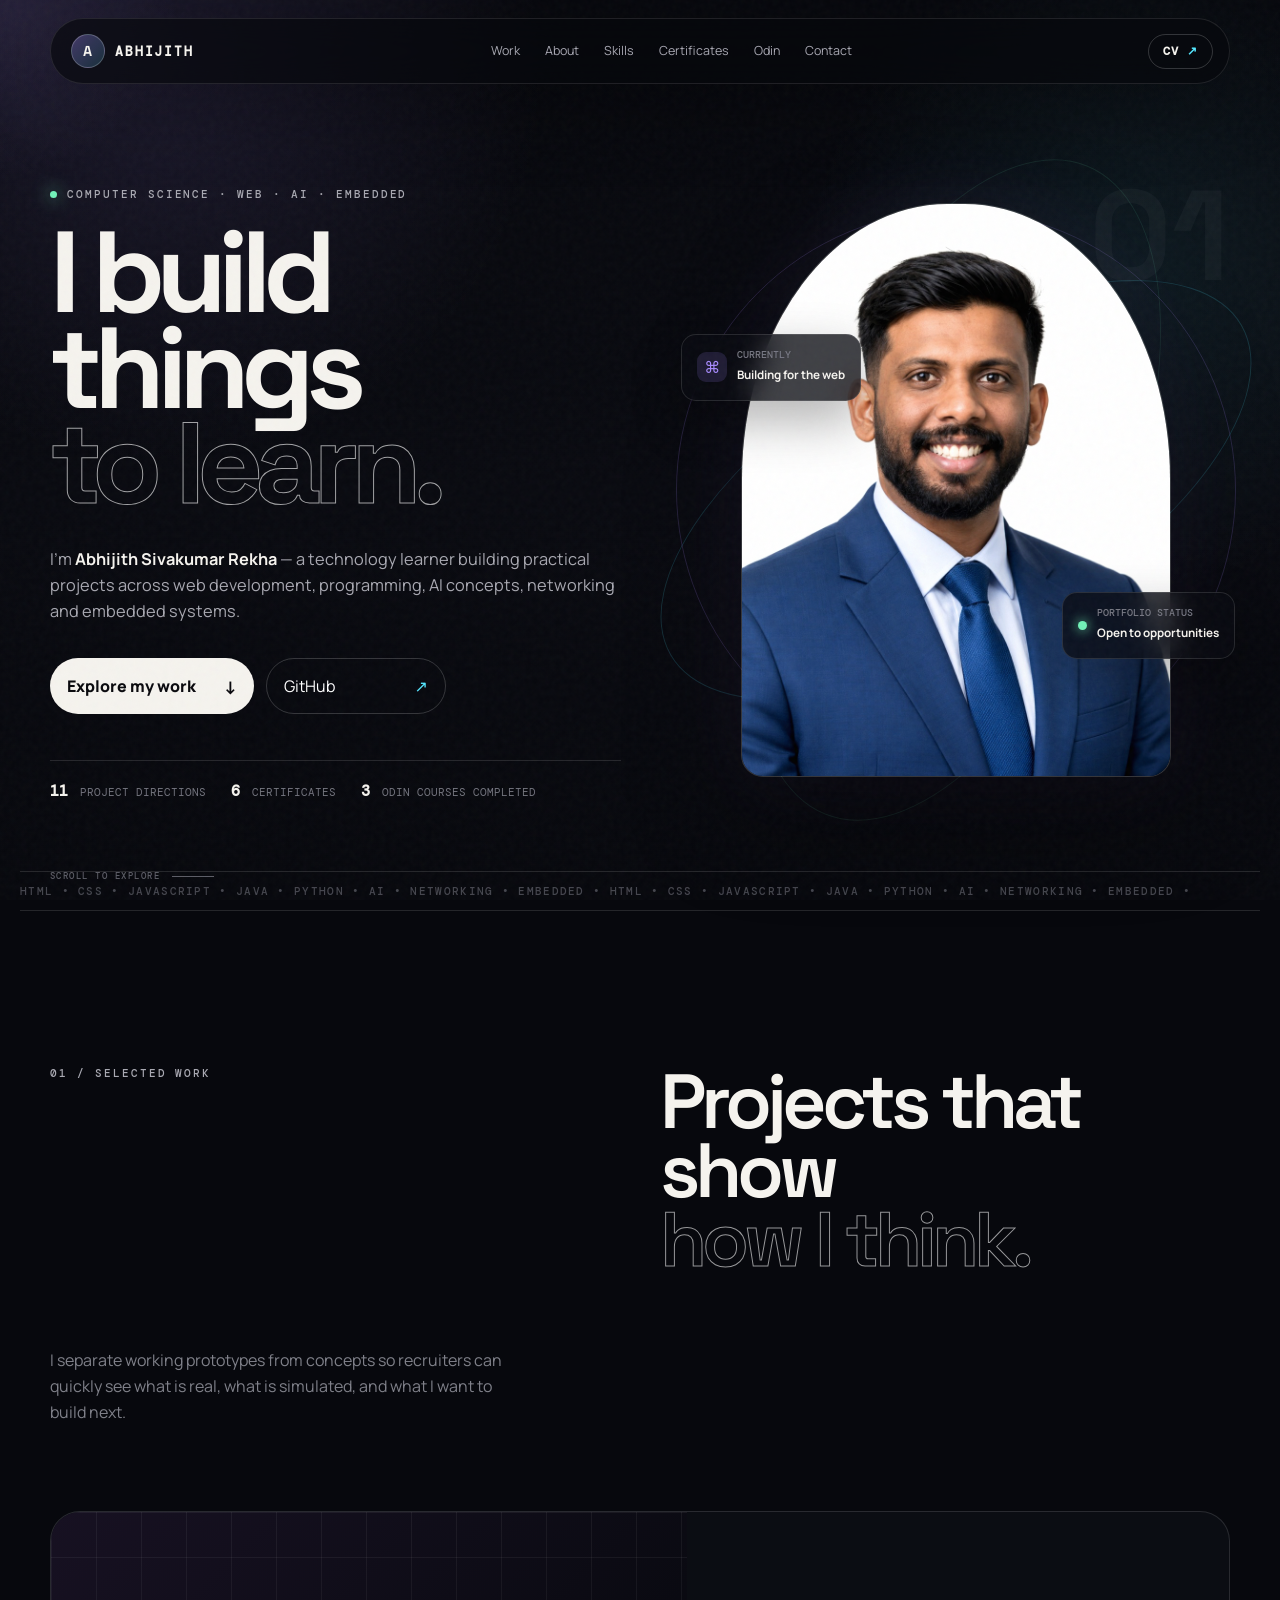
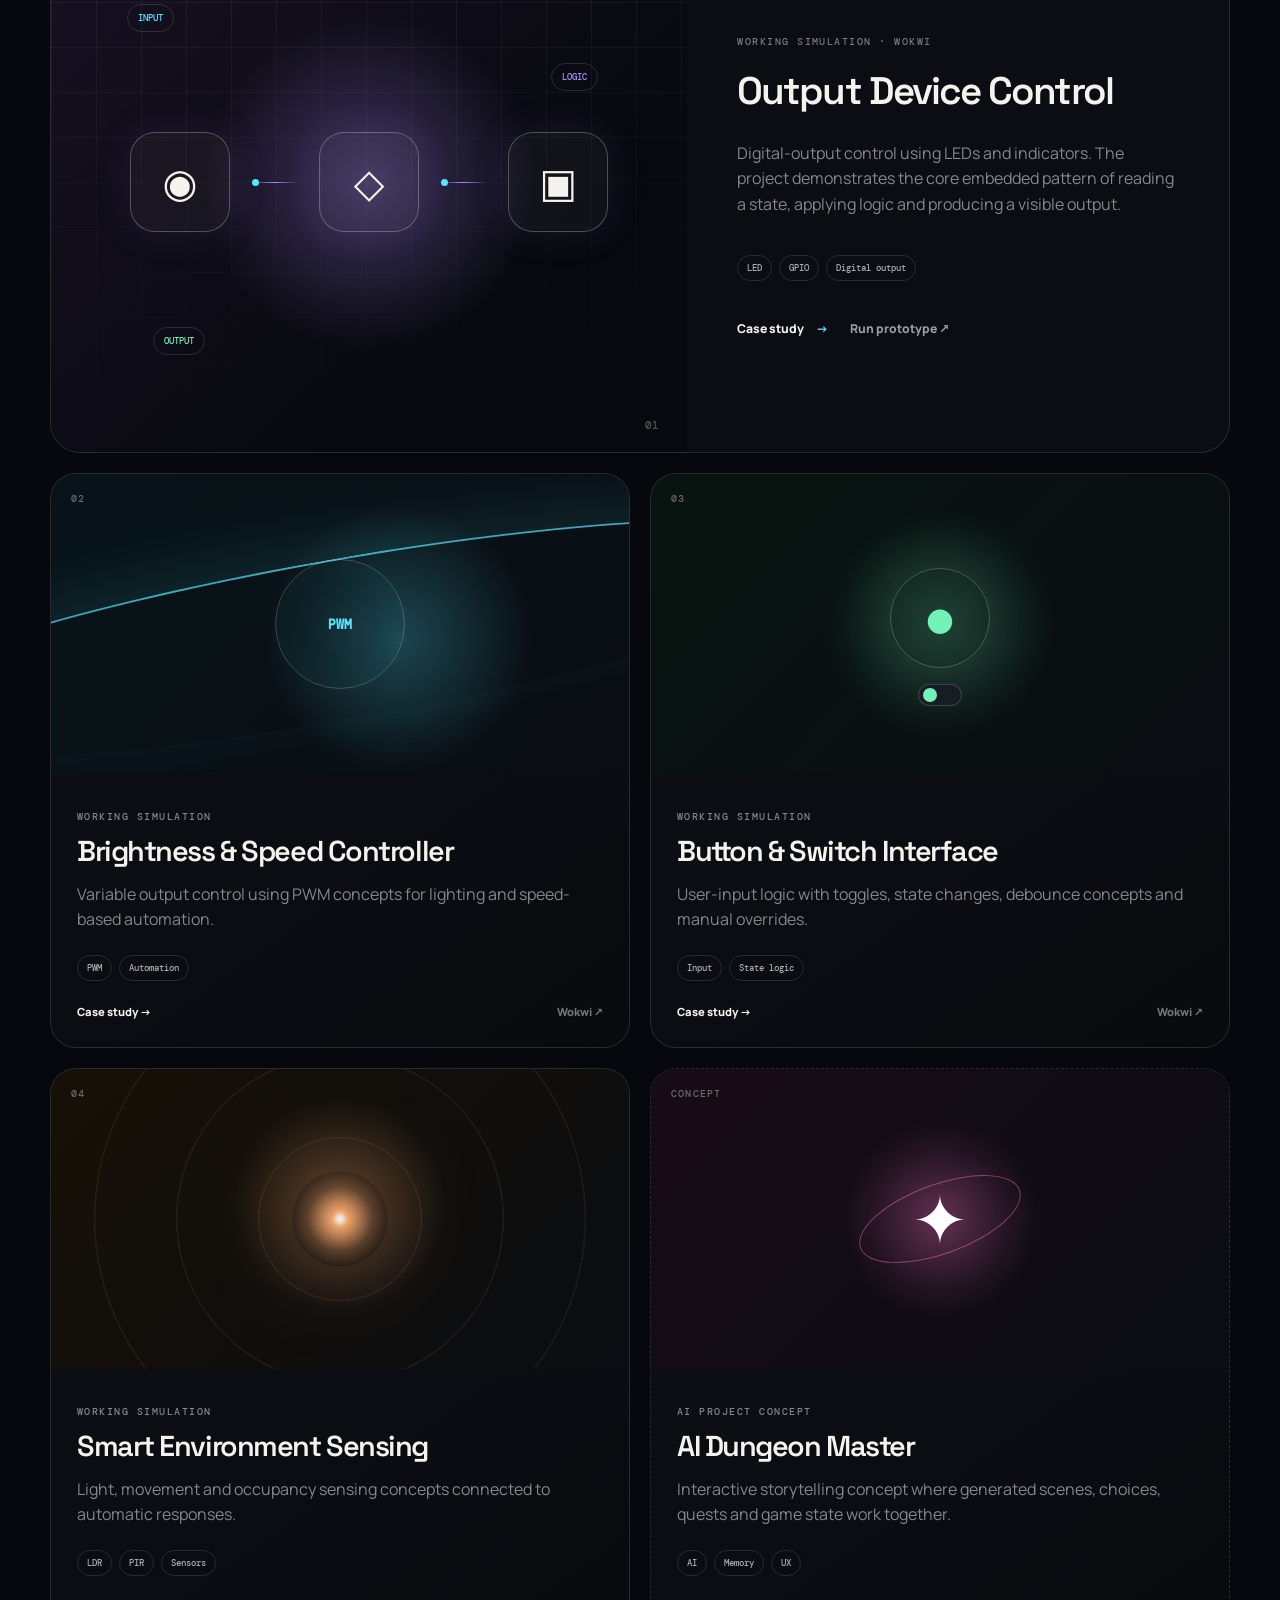
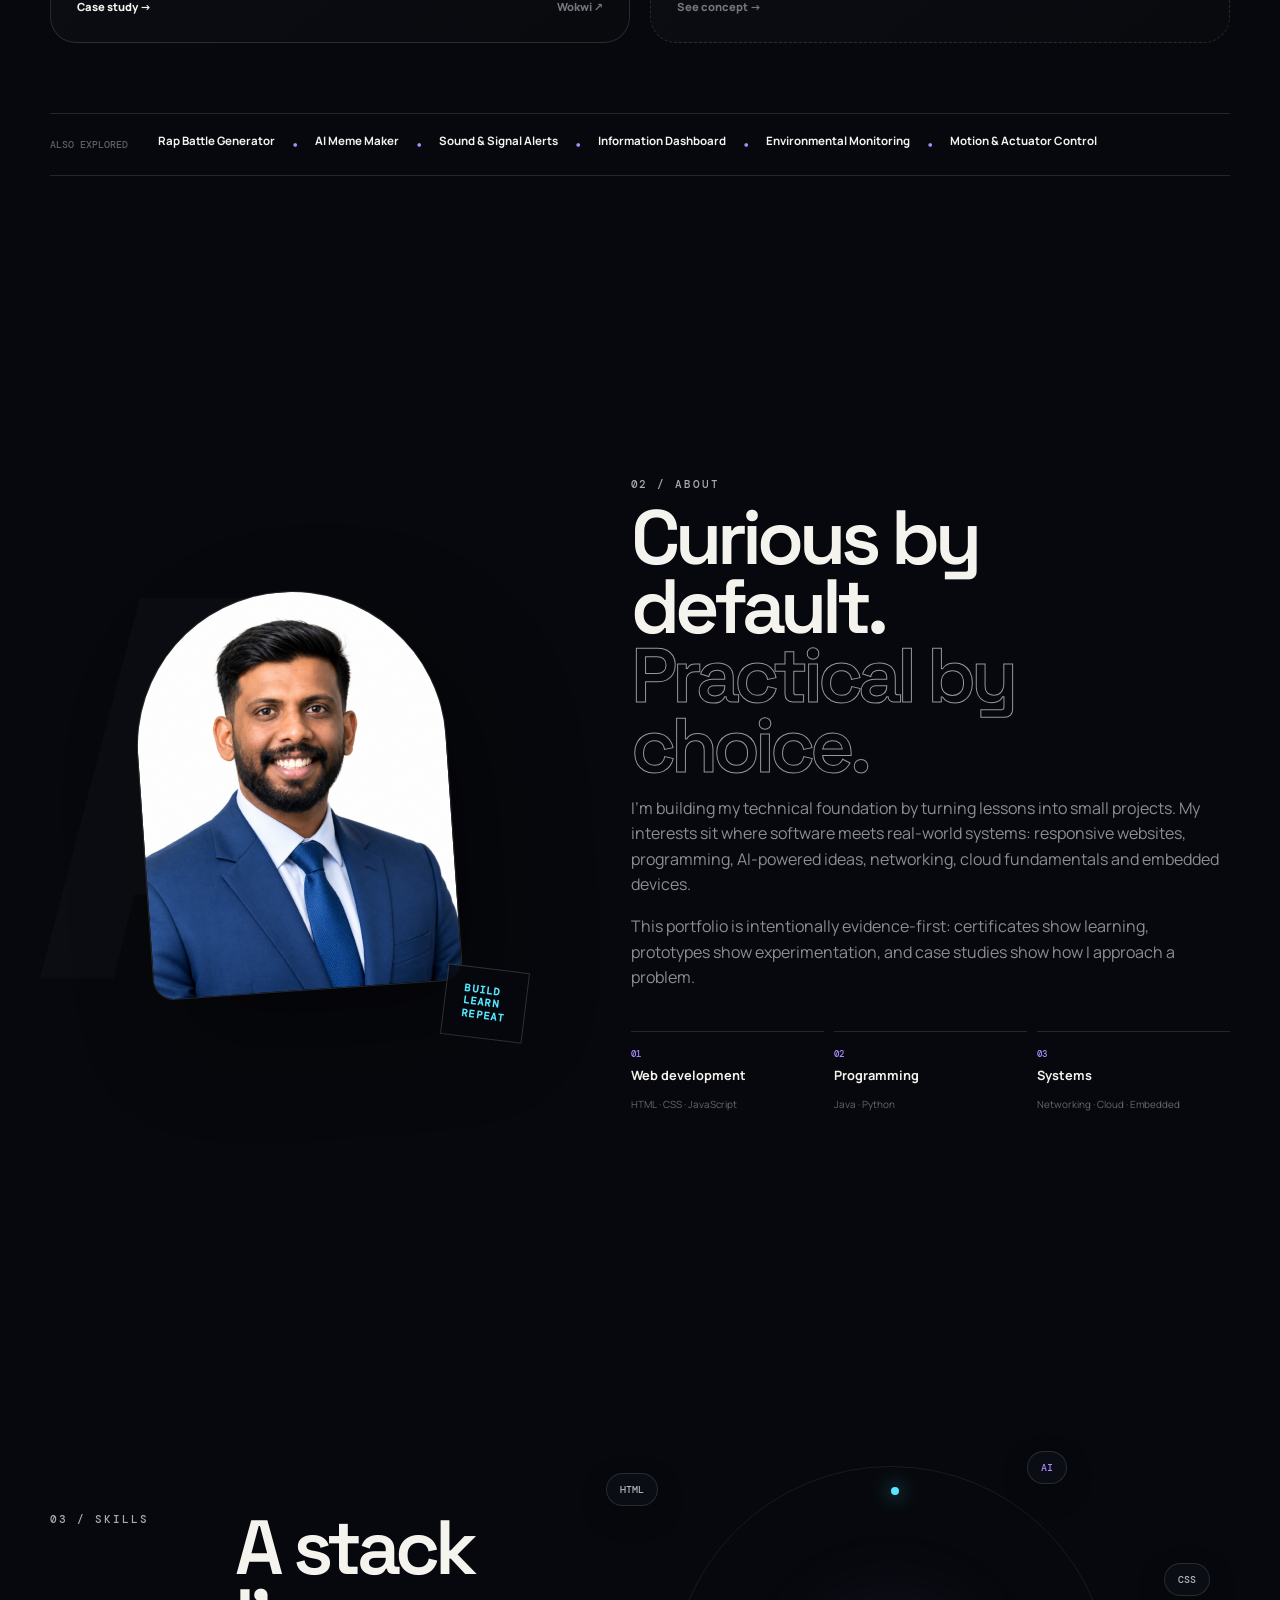
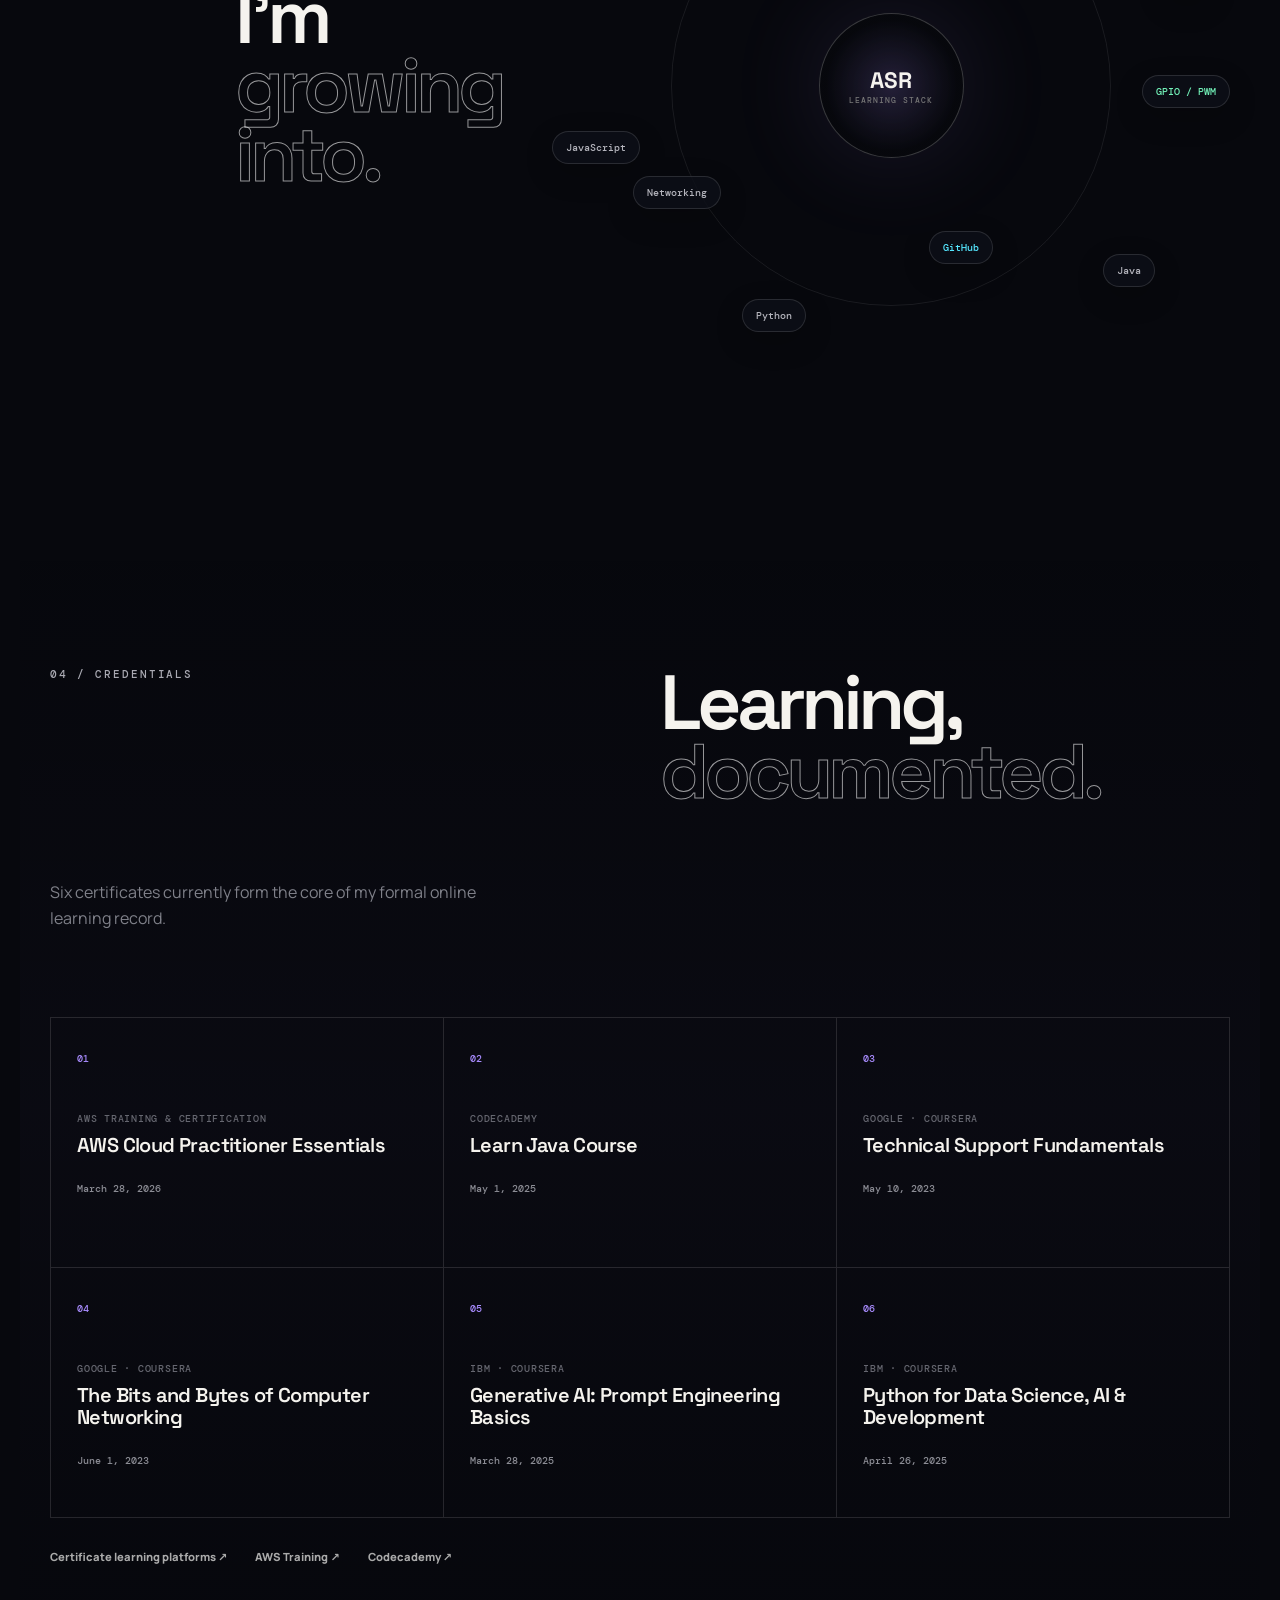
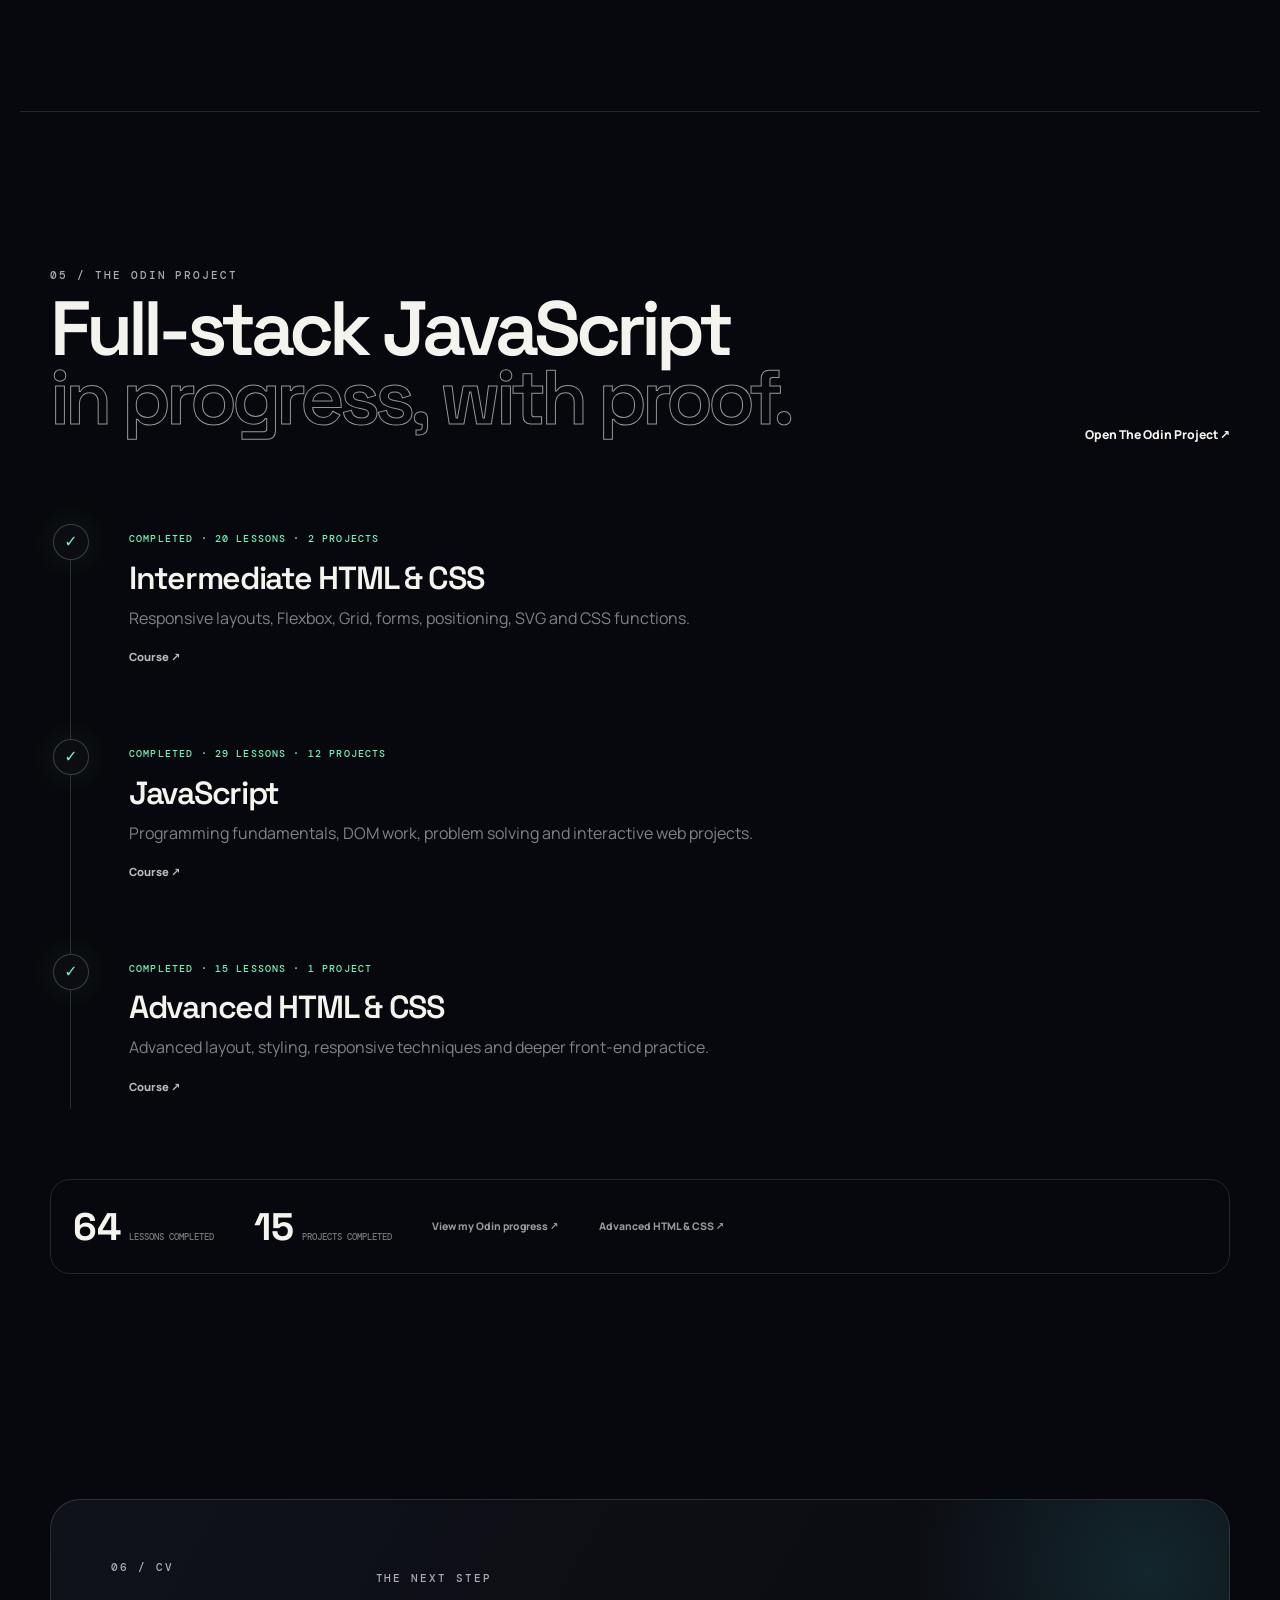
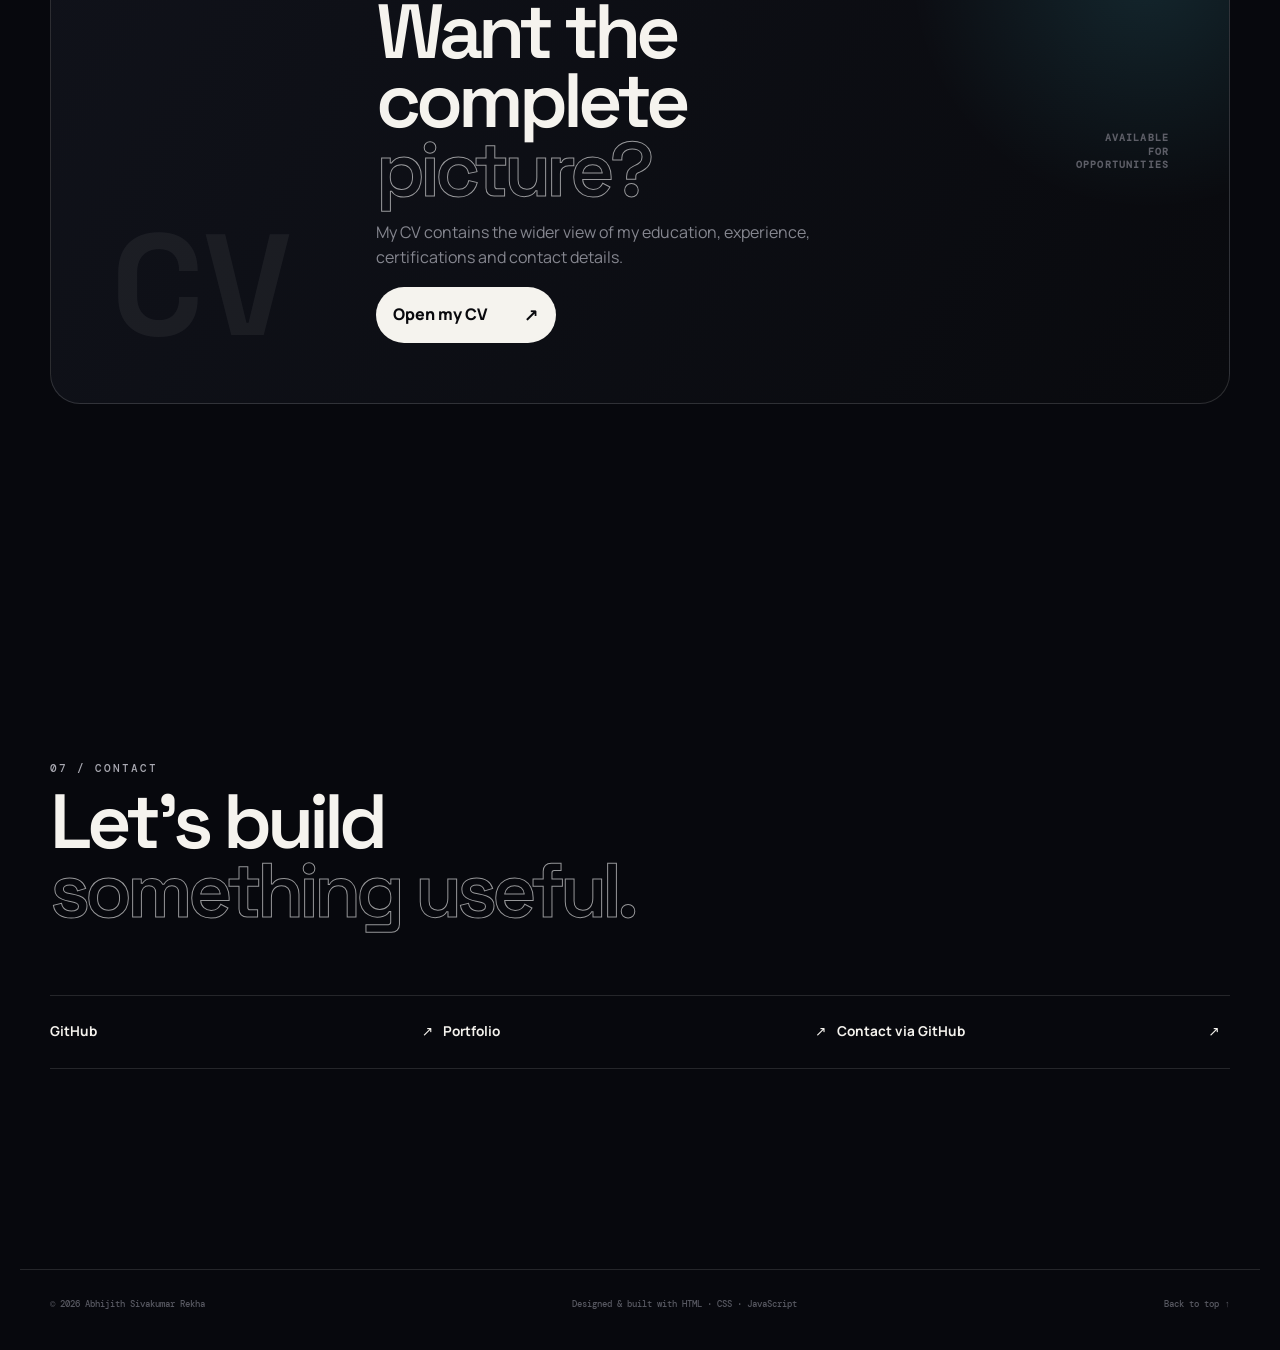
==== commit 1fe1026a: "Add files via upload" ====
--- a/index.html
+++ b/index.html
@@ -1,275 +1,290 @@
 <!DOCTYPE html>
 <html lang="en">
 <head>
-  <meta charset="UTF-8" />
-  <meta name="viewport" content="width=device-width, initial-scale=1.0" />
-  <meta name="theme-color" content="#0b1020" />
-  <meta name="description" content="Personal developer portfolio of Abhijith Sivakumar Rekha, showcasing web projects, JavaScript learning, Python, AI concepts, certifications, Odin Project progress, and CV." />
-  <title>Abhijith Sivakumar Rekha | Portfolio</title>
-  <link rel="preconnect" href="https://fonts.googleapis.com" />
-  <link rel="preconnect" href="https://fonts.gstatic.com" crossorigin />
-  <link href="https://fonts.googleapis.com/css2?family=DM+Mono:wght@400;500&family=Manrope:wght@400;500;600;700;800&display=swap" rel="stylesheet" />
-  <style>
-    :root{--bg:#0b1020;--panel:#121a2d;--panel2:#172139;--text:#eaf0ff;--muted:#a1acc4;--line:rgba(194,210,255,.14);--cyan:#63e5ff;--blue:#8da4ff;--green:#82f0c8;--violet:#c7a5ff;--orange:#ffc98d;--radius:20px;--mono:'DM Mono',monospace;--sans:'Manrope',system-ui,sans-serif}
-    *{box-sizing:border-box}html{scroll-behavior:smooth;scroll-padding-top:96px}body{margin:0;background:radial-gradient(ellipse at 15% 5%,rgba(74,109,255,.18),transparent 35%),radial-gradient(ellipse at 95% 18%,rgba(51,216,228,.11),transparent 28%),var(--bg);color:var(--text);font-family:var(--sans);line-height:1.65}a{color:inherit;text-decoration:none}button,a{ -webkit-tap-highlight-color:transparent}a:focus-visible,button:focus-visible{outline:3px solid var(--cyan);outline-offset:4px}.wrap{width:min(1160px,calc(100% - 40px));margin-inline:auto}.mono{font-family:var(--mono);letter-spacing:.05em}.eyebrow{color:var(--cyan);font:500 .78rem var(--mono);letter-spacing:.16em;text-transform:uppercase}.muted{color:var(--muted)}
-    .topbar{position:sticky;top:0;z-index:50;background:rgba(11,16,32,.88);backdrop-filter:blur(18px);border-bottom:1px solid var(--line)}.nav{min-height:76px;display:flex;align-items:center;justify-content:space-between;gap:22px}.brand{display:flex;align-items:center;gap:11px;font-weight:800;letter-spacing:-.03em;white-space:nowrap}.brand-mark{display:grid;place-items:center;width:39px;height:39px;border-radius:13px;color:#091321;background:linear-gradient(140deg,var(--cyan),var(--blue));font-weight:900;box-shadow:0 7px 30px rgba(99,229,255,.18)}.navlinks{display:flex;align-items:center;gap:20px;flex-wrap:wrap}.navlinks a{color:var(--muted);font-size:.81rem;font-weight:700;transition:color .2s}.navlinks a:hover{color:var(--cyan)}.nav-cta{border:1px solid rgba(99,229,255,.35);padding:9px 13px;border-radius:999px;color:var(--cyan)!important}
-    .hero{padding:88px 0 66px}.hero-grid{display:grid;grid-template-columns:1.15fr .85fr;gap:55px;align-items:center}.hero-copy{position:relative;z-index:2}.hero-role{display:flex;align-items:center;gap:10px;flex-wrap:wrap;margin-bottom:14px}.status-dot{width:9px;height:9px;border-radius:50%;background:var(--green);box-shadow:0 0 0 6px color-mix(in srgb,var(--green) 15%,transparent)}.role-pill{display:inline-flex;align-items:center;gap:8px;border:1px solid var(--line);background:var(--panel);padding:7px 11px;border-radius:999px;font:700 .72rem var(--mono);color:var(--muted)}.hero h1{max-width:820px}.hero-kicker{font-size:1rem;color:var(--muted);max-width:690px;margin-top:-8px}.hero-tech{display:flex;flex-wrap:wrap;gap:8px;margin-top:22px}.hero-tech span{padding:7px 10px;border-radius:999px;background:var(--panel);border:1px solid var(--line);font:500 .7rem var(--mono);color:var(--text)}.hero-photo-wrap{position:relative;display:flex;justify-content:center}.hero-photo-wrap:before{content:'';position:absolute;width:300px;height:300px;border-radius:50%;background:linear-gradient(135deg,color-mix(in srgb,var(--cyan) 24%,transparent),color-mix(in srgb,var(--violet) 18%,transparent));filter:blur(20px);opacity:.75}.hero-photo{position:relative;width:min(100%,370px);aspect-ratio:3/4;object-fit:cover;object-position:center top;border-radius:32px;border:1px solid var(--line);box-shadow:0 28px 80px rgba(45,55,85,.18);background:var(--panel)}.photo-badge{position:absolute;left:-18px;bottom:28px;z-index:2;padding:13px 15px;border-radius:16px;background:var(--panel);border:1px solid var(--line);box-shadow:var(--shadow);font-size:.75rem;font-weight:800}.photo-badge strong{display:block;color:var(--cyan);font-size:1rem}.hero-mini-card{position:absolute;right:-12px;top:28px;z-index:2;padding:13px 15px;border-radius:16px;background:var(--panel);border:1px solid var(--line);box-shadow:var(--shadow);font-size:.72rem;color:var(--muted)}.hero-mini-card b{display:block;color:var(--text);font-size:.9rem}.hero-card{display:none}.hero-proof{display:grid;grid-template-columns:repeat(3,1fr);gap:10px;margin-top:30px;max-width:720px}.proof-item{padding:14px 15px;border:1px solid var(--line);background:var(--panel);border-radius:15px;box-shadow:0 8px 24px rgba(45,55,85,.05)}.proof-item strong{display:block;font-size:1.25rem;color:var(--cyan)}.proof-item span{display:block;color:var(--muted);font-size:.7rem;margin-top:2px)}.hero h1{font-size:clamp(2.9rem,6vw,5.5rem);line-height:1.04;letter-spacing:-.075em;margin:18px 0 24px;max-width:760px}.gradient{background:linear-gradient(100deg,var(--cyan),var(--blue) 48%,var(--violet));-webkit-background-clip:text;background-clip:text;color:transparent}.lead{font-size:1.1rem;color:#c0cae0;max-width:650px;line-height:1.85}.hero-actions{display:flex;gap:12px;flex-wrap:wrap;margin-top:30px}.btn{display:inline-flex;align-items:center;justify-content:center;gap:9px;padding:12px 17px;border-radius:12px;font-weight:800;font-size:.9rem;border:1px solid var(--line);background:rgba(255,255,255,.035);transition:transform .2s,border-color .2s,background .2s}.btn:hover{transform:translateY(-2px);border-color:rgba(99,229,255,.55)}.btn.primary{background:var(--cyan);color:#091321;border-color:var(--cyan)}.hero-card{background:linear-gradient(150deg,rgba(99,229,255,.11),rgba(141,164,255,.08)),var(--panel);border:1px solid rgba(153,182,255,.2);border-radius:28px;padding:28px;box-shadow:0 22px 90px rgba(0,0,0,.2);position:relative;overflow:hidden}.hero-card:before{content:'';position:absolute;width:180px;height:180px;right:-70px;top:-70px;border:1px solid rgba(99,229,255,.3);border-radius:50%;box-shadow:0 0 0 20px rgba(99,229,255,.03),0 0 0 42px rgba(99,229,255,.025)}.avatar{width:75px;height:75px;border-radius:23px;display:grid;place-items:center;background:linear-gradient(135deg,#63e5ff,#8da4ff);color:#091321;font-size:1.65rem;font-weight:900;letter-spacing:-.06em;margin-bottom:22px}.hero-card h2{font-size:1.3rem;margin:0 0 7px}.hero-card p{color:var(--muted);font-size:.92rem;margin:0}.stats{display:grid;grid-template-columns:repeat(3,1fr);gap:10px;margin-top:25px}.stat{padding:13px 10px;border-radius:13px;background:rgba(255,255,255,.035);border:1px solid var(--line)}.stat strong{display:block;font-size:1.45rem;line-height:1.35}.stat span{color:var(--muted);font-size:.7rem}
-    .project-filter{display:flex;gap:8px;flex-wrap:wrap;margin:-8px 0 22px}.filter-btn{appearance:none;border:1px solid var(--line);background:var(--panel);color:var(--muted);padding:9px 13px;border-radius:999px;font:700 .72rem var(--mono);cursor:pointer;transition:.2s}.filter-btn:hover,.filter-btn.active{color:#091321;background:var(--cyan);border-color:var(--cyan)}.featured-projects{display:grid;grid-template-columns:repeat(2,minmax(0,1fr));gap:18px}.featured-project{display:grid;grid-template-columns:.72fr 1.28fr;min-height:290px;border:1px solid var(--line);background:linear-gradient(150deg,rgba(255,255,255,.045),rgba(255,255,255,.012)),var(--panel);border-radius:22px;overflow:hidden;transition:transform .2s,border-color .2s}.featured-project:hover{transform:translateY(-4px);border-color:rgba(99,229,255,.35)}.project-visual{min-height:100%;display:flex;flex-direction:column;align-items:center;justify-content:center;gap:22px;border-right:1px solid var(--line);position:relative;overflow:hidden}.project-visual:after{content:'';position:absolute;width:180px;height:180px;border-radius:50%;border:1px solid rgba(255,255,255,.16);box-shadow:0 0 0 28px rgba(255,255,255,.025),0 0 0 56px rgba(255,255,255,.018)}.visual-icon{font-size:3.5rem;position:relative;z-index:2}.status{position:relative;z-index:2;font:700 .65rem var(--mono);letter-spacing:.08em;text-transform:uppercase;padding:6px 9px;border:1px solid var(--line);border-radius:999px;background:rgba(0,0,0,.18)}.project-body{padding:24px;display:flex;flex-direction:column}.project-top{display:flex;justify-content:space-between;gap:10px;align-items:center}.project-status{font:700 .62rem var(--mono);color:var(--green);text-transform:uppercase;letter-spacing:.08em}.project-body h3{font-size:1.35rem;margin:12px 0 8px}.project-body p{color:var(--muted);font-size:.88rem;line-height:1.8;margin:0}.project-body .card-links{margin-top:auto;padding-top:18px}.project-more{margin-top:20px;border:1px solid var(--line);border-radius:18px;background:rgba(255,255,255,.02);overflow:hidden}.project-more summary{cursor:pointer;padding:17px 20px;color:var(--text);font-weight:800;list-style:none}.project-more summary::-webkit-details-marker{display:none}.project-more summary:after{content:'+';float:right;color:var(--cyan);font-size:1.2rem}.project-more[open] summary:after{content:'−'}
-    section{padding:68px 0;border-top:1px solid var(--line)}.section-head{display:flex;align-items:end;justify-content:space-between;gap:25px;margin-bottom:28px}.section-head h2{margin:8px 0 0;font-size:clamp(1.8rem,4vw,2.8rem);line-height:1.16;letter-spacing:-.06em}.section-head p{max-width:500px;color:var(--muted);margin:0}.grid{display:grid;grid-template-columns:repeat(3,minmax(0,1fr));gap:16px}.card{border:1px solid var(--line);background:linear-gradient(150deg,rgba(255,255,255,.035),rgba(255,255,255,.012)),var(--panel);border-radius:var(--radius);padding:23px;min-width:0;transition:transform .2s,border-color .2s}.card:hover{transform:translateY(-3px);border-color:rgba(99,229,255,.32)}.card h3{margin:12px 0 8px;font-size:1.08rem;line-height:1.4;letter-spacing:-.025em}.card p{margin:0;color:var(--muted);font-size:.9rem;line-height:1.8}.iconbox{width:45px;height:45px;display:grid;place-items:center;border-radius:14px;background:rgba(99,229,255,.1);border:1px solid rgba(99,229,255,.18);font-size:1.25rem}.tags{display:flex;gap:7px;flex-wrap:wrap;margin-top:15px}.tag{font:400 .7rem var(--mono);color:#cbd7f1;background:rgba(255,255,255,.045);border:1px solid var(--line);border-radius:999px;padding:5px 9px}.card-links{display:flex;gap:10px;flex-wrap:wrap;margin-top:18px}.textlink{color:var(--cyan);font-size:.84rem;font-weight:800}.textlink:hover{text-decoration:underline}.about-grid{display:grid;grid-template-columns:1.2fr .8fr;gap:18px}.about-copy{font-size:1rem;line-height:1.95;color:#c0cae0}.list{display:grid;gap:10px;margin-top:18px}.list-item{display:flex;gap:12px;align-items:flex-start;color:#d6e0f5;font-size:.9rem}.check{color:var(--green);font-weight:900}
-    .cert-card{display:flex;flex-direction:column}.cert-card .issuer{font:500 .72rem var(--mono);color:var(--cyan);text-transform:uppercase;letter-spacing:.08em}.cert-card .date{color:var(--muted);font-size:.8rem;margin-top:10px}.cert-card .card-links{margin-top:auto;padding-top:18px}.mini-grid{display:grid;grid-template-columns:repeat(3,minmax(0,1fr));gap:16px}.project-card{display:flex;flex-direction:column}.project-card .project-top{display:flex;justify-content:space-between;gap:10px;align-items:center}.project-num{font:500 .72rem var(--mono);color:var(--muted);letter-spacing:.12em}.project-card ul{padding-left:18px;margin:13px 0 0;color:#c1cde4;font-size:.85rem;line-height:1.85}.project-card .card-links{margin-top:auto;padding-top:18px}.tone-cyan .iconbox{background:rgba(99,229,255,.1)}.tone-violet .iconbox{background:rgba(199,165,255,.11)}.tone-green .iconbox{background:rgba(130,240,200,.1)}.tone-orange .iconbox{background:rgba(255,201,141,.1)}
-    .odin-feature{display:grid;grid-template-columns:1.05fr .95fr;gap:20px;align-items:stretch}.odin-panel{padding:30px;border-radius:24px;border:1px solid rgba(141,164,255,.22);background:linear-gradient(145deg,rgba(141,164,255,.1),rgba(99,229,255,.045)),var(--panel)}.topic-list{display:grid;grid-template-columns:repeat(2,minmax(0,1fr));gap:11px;margin-top:24px}.topic{padding:12px 14px;border:1px solid var(--line);border-radius:12px;background:rgba(255,255,255,.025);font-size:.82rem;color:#d7e1f7}.resource-card{display:flex;flex-direction:column;justify-content:space-between;gap:18px}.resource-card .btn{width:100%;margin-top:10px}.cv-panel{display:grid;grid-template-columns:1fr auto;align-items:center;gap:20px;padding:28px;border-radius:24px;border:1px solid var(--line);background:linear-gradient(110deg,rgba(99,229,255,.09),rgba(141,164,255,.06)),var(--panel)}.cv-panel h3{font-size:1.35rem;margin:0 0 5px}.cv-panel p{margin:0;color:var(--muted)}.contact-grid{display:grid;grid-template-columns:1fr 1fr;gap:16px}.contact-box{padding:23px;border-radius:18px;border:1px solid var(--line);background:var(--panel)}.contact-box .eyebrow{margin-bottom:10px}.footer{padding:28px 0 40px;color:var(--muted);font-size:.8rem}.footer-row{display:flex;justify-content:space-between;align-items:center;gap:16px;flex-wrap:wrap}.backtop{position:fixed;bottom:20px;right:20px;display:grid;place-items:center;width:44px;height:44px;border-radius:50%;background:var(--cyan);color:#081321;font-size:1.2rem;font-weight:900;box-shadow:0 8px 30px rgba(0,0,0,.25);opacity:0;pointer-events:none;transition:opacity .2s}.backtop.show{opacity:1;pointer-events:auto}
-    @media(max-width:980px){.navlinks{gap:12px}.navlinks a{font-size:.75rem}.hero-grid,.about-grid,.odin-feature{grid-template-columns:1fr}.hero-card{max-width:580px}.grid,.mini-grid{grid-template-columns:repeat(2,minmax(0,1fr))}.section-head{align-items:start;flex-direction:column}}
-    @media(max-width:650px){.wrap{width:min(100% - 28px,1160px)}.nav{align-items:flex-start;padding:14px 0;flex-direction:column}.navlinks{gap:8px 14px}.hero{padding:58px 0 48px}.hero h1{font-size:3.1rem}.stats{grid-template-columns:repeat(3,1fr)}.grid,.mini-grid,.topic-list,.contact-grid{grid-template-columns:1fr}.cv-panel{grid-template-columns:1fr}.section-head h2{font-size:2rem}section{padding:52px 0}}
-  
-    /* LIGHT, MULTI-COLOUR THEMES — choose one from the header menu */
-    :root{
-      color-scheme:light;
-      --bg:#fff9e7;--panel:#ffffff;--panel2:#fff1c2;--text:#26324a;--muted:#67718a;
-      --line:#f0dba1;--cyan:#ef7d4f;--blue:#6575dc;--green:#279d80;--violet:#a15ec7;--orange:#e8a93a;
-      --radius:20px;--mono:'DM Mono',monospace;--sans:'Manrope',system-ui,sans-serif;
-      --nav-bg:rgba(255,255,255,.92);--shadow:0 12px 34px rgba(45,55,85,.08);--chip:#fff0bd;--hero-a:#ffe69b;--hero-b:#ffd8ca;
-    }
-    html[data-theme="sunshine"]{--bg:#fff9e7;--panel:#fff;--panel2:#fff1c2;--text:#26324a;--muted:#67718a;--line:#f0dba1;--cyan:#ef7d4f;--blue:#6575dc;--green:#279d80;--violet:#a15ec7;--orange:#e8a93a;--nav-bg:rgba(255,255,255,.92);--chip:#fff0bd;--hero-a:#ffe69b;--hero-b:#ffd8ca}
-    html[data-theme="ocean"]{--bg:#eefaff;--panel:#fff;--panel2:#dcf5ff;--text:#18354b;--muted:#567386;--line:#bfe7f4;--cyan:#087fa9;--blue:#6575d8;--green:#168c79;--violet:#775ec6;--orange:#d88427;--nav-bg:rgba(255,255,255,.93);--chip:#e0f8ff;--hero-a:#a9e6ff;--hero-b:#c7fff0}
-    html[data-theme="lavender"]{--bg:#f8f2ff;--panel:#fff;--panel2:#eee0ff;--text:#34294b;--muted:#76658f;--line:#e4d1fa;--cyan:#8954ce;--blue:#4b91d1;--green:#368b78;--violet:#b25a97;--orange:#b97824;--nav-bg:rgba(255,255,255,.93);--chip:#f1e7ff;--hero-a:#e8d6ff;--hero-b:#ffd9ed}
-    html[data-theme="peach"]{--bg:#fff4ef;--panel:#fff;--panel2:#ffe4d7;--text:#4a2e2c;--muted:#8a6762;--line:#f5d1c3;--cyan:#d95743;--blue:#8060b5;--green:#27856a;--violet:#9954a4;--orange:#b7790d;--nav-bg:rgba(255,255,255,.93);--chip:#ffebe0;--hero-a:#ffd5c3;--hero-b:#ffe7ad}
-    html[data-theme="mint"]{--bg:#effcf5;--panel:#fff;--panel2:#d9f7e7;--text:#1e4237;--muted:#628477;--line:#c7edda;--cyan:#16845e;--blue:#357ec2;--green:#27896c;--violet:#a452b5;--orange:#ab7419;--nav-bg:rgba(255,255,255,.93);--chip:#dcf8e8;--hero-a:#b8f0d4;--hero-b:#c7efff}
-    html[data-theme="candy"]{--bg:#fff1f7;--panel:#fff;--panel2:#ffe0ef;--text:#47263f;--muted:#93657f;--line:#f5cde2;--cyan:#c52c80;--blue:#7253cd;--green:#218b82;--violet:#974db5;--orange:#ae6d18;--nav-bg:rgba(255,255,255,.93);--chip:#ffe4f1;--hero-a:#ffcee8;--hero-b:#d7e5ff}
-    html[data-theme="citrus"]{--bg:#f9ffed;--panel:#fff;--panel2:#eff7bd;--text:#35401f;--muted:#74805c;--line:#dce9a6;--cyan:#6f8b19;--blue:#287c87;--green:#327b42;--violet:#7060bc;--orange:#bd700c;--nav-bg:rgba(255,255,255,.93);--chip:#f3f9cd;--hero-a:#ebf6a0;--hero-b:#ffe0ad}
-    html[data-theme="berry"]{--bg:#fff1f1;--panel:#fff;--panel2:#ffe1e0;--text:#48263c;--muted:#916879;--line:#f2c8d8;--cyan:#ac2f67;--blue:#5b61c5;--green:#23846f;--violet:#8750aa;--orange:#ae622d;--nav-bg:rgba(255,255,255,.93);--chip:#ffe1ea;--hero-a:#ffceda;--hero-b:#ffe3bb}
-    html[data-theme="sky"]{--bg:#f1f6ff;--panel:#fff;--panel2:#e0ecff;--text:#253857;--muted:#687c9f;--line:#cfddf5;--cyan:#3566bd;--blue:#258b9e;--green:#278572;--violet:#6857c7;--orange:#c8684c;--nav-bg:rgba(255,255,255,.93);--chip:#e3edff;--hero-a:#cbdcff;--hero-b:#c8f5f7}
-    html[data-theme="tropical"]{--bg:#effdfb;--panel:#fff;--panel2:#d3f8ef;--text:#153c3f;--muted:#5e8582;--line:#bdece2;--cyan:#087f74;--blue:#5878bf;--green:#20865d;--violet:#8a4cbe;--orange:#bd6527;--nav-bg:rgba(255,255,255,.93);--chip:#dffaf2;--hero-a:#b5f3e5;--hero-b:#ffe0c5}
-    html[data-theme="rose-gold"]{--bg:#fff6f5;--panel:#fff;--panel2:#fbe5e2;--text:#49323c;--muted:#90717b;--line:#efd2d4;--cyan:#a9546c;--blue:#527da3;--green:#3f806b;--violet:#8a66aa;--orange:#a77824;--nav-bg:rgba(255,255,255,.94);--chip:#fae9e9;--hero-a:#f5d5dc;--hero-b:#ffe9bf}
-    body{background:var(--bg);color:var(--text)}
-    .topbar{background:var(--nav-bg);border-bottom-color:var(--line);box-shadow:0 3px 18px rgba(45,55,85,.05)}
-    .navlinks a{color:var(--muted)}.navlinks a:hover{color:var(--cyan)}.nav-cta{border-color:var(--line);color:var(--cyan)!important}
-    .brand-mark,.avatar{background:linear-gradient(140deg,var(--cyan),var(--blue),var(--violet));color:#fff;box-shadow:0 7px 22px rgba(50,65,105,.13)}
-    .hero h1{color:var(--text)}.gradient{background:linear-gradient(100deg,var(--cyan),var(--blue) 48%,var(--violet));-webkit-background-clip:text;background-clip:text;color:transparent}
-    .lead,.about-copy,.list-item,.project-card ul{color:var(--muted)}
-    .hero-card{background:linear-gradient(145deg,var(--panel2),var(--panel));border-color:var(--line);box-shadow:var(--shadow)}
-    .hero-card p{color:var(--muted)}
-    .hero-card:before{border-color:var(--line);box-shadow:0 0 0 20px color-mix(in srgb,var(--cyan) 5%,transparent),0 0 0 42px color-mix(in srgb,var(--blue) 4%,transparent)}
-    section{border-top-color:var(--line)}
-    .card,.contact-box{background:var(--panel);border-color:var(--line);box-shadow:var(--shadow)}
-    .card:hover{border-color:var(--cyan);box-shadow:0 16px 36px rgba(45,55,85,.10)}
-    .card p{color:var(--muted)}
-    .iconbox{background:var(--panel2);border:1px solid var(--line)}
-    .tag{color:var(--text);background:var(--panel2);border-color:var(--line)}
-    .textlink{color:var(--cyan)}
-    .stat{background:var(--panel);border-color:var(--line)}.stat strong{color:var(--cyan)}.stat span{color:var(--muted)}
-    .cert-card .issuer,.eyebrow{color:var(--cyan)}
-    .topic{color:var(--text);background:var(--panel2);border-color:var(--line)}
-    .odin-panel{border-color:var(--line);background:linear-gradient(145deg,var(--panel2),var(--panel))}
-    .cv-panel{border-color:var(--line);background:linear-gradient(110deg,var(--panel2),var(--panel))}
-    .btn{background:var(--panel);border-color:var(--line);color:var(--text)}.btn:hover{border-color:var(--cyan);background:var(--panel2)}
-    .btn.primary{background:var(--cyan);border-color:var(--cyan);color:#fff}.btn.primary:hover{filter:brightness(.96)}
-    .backtop{background:var(--cyan);color:#fff}
-    .theme-picker-wrap{display:flex;align-items:center;gap:8px;flex-shrink:0;font-size:.78rem;font-weight:800;color:var(--muted)}
-    .theme-picker-wrap select{max-width:144px;border:1px solid var(--line);border-radius:11px;background:var(--panel);color:var(--text);font:700 .78rem var(--sans);padding:9px 10px;cursor:pointer;box-shadow:0 2px 8px rgba(30,40,70,.04)}
-    .theme-picker-wrap select:focus{outline:3px solid var(--violet);outline-offset:2px}
-    @media(max-width:980px){.nav{flex-wrap:wrap}.theme-picker-wrap{margin-left:auto}.navlinks{order:3;width:100%}}
-    @media(max-width:650px){.theme-picker-wrap{margin-left:0}.theme-picker-wrap select{max-width:none}.navlinks{order:2}.theme-picker-wrap{order:3}}@media(max-width:650px){.hero-grid{gap:32px}.hero-photo{width:min(78vw,330px)}.photo-badge{left:0;bottom:18px}.hero-mini-card{right:0;top:15px}.hero-proof{grid-template-columns:1fr 1fr}.hero-proof .proof-item:last-child{grid-column:1/-1}}
-
-  </style>
+  <meta charset="UTF-8">
+  <meta name="viewport" content="width=device-width, initial-scale=1.0">
+  <meta name="theme-color" content="#07080d">
+  <meta name="description" content="Abhijith Sivakumar Rekha — animated developer portfolio featuring projects, certifications, The Odin Project, and CV.">
+  <title>Abhijith Sivakumar Rekha — Developer Portfolio</title>
+  <link rel="preconnect" href="https://fonts.googleapis.com">
+  <link rel="preconnect" href="https://fonts.gstatic.com" crossorigin>
+  <link href="https://fonts.googleapis.com/css2?family=DM+Mono:wght@400;500&family=Manrope:wght@400;500;600;700;800&family=Space+Grotesk:wght@400;500;600;700&display=swap" rel="stylesheet">
+  <link rel="stylesheet" href="style.css">
 </head>
 <body>
-  <header class="topbar">
-    <nav class="nav wrap" aria-label="Main navigation">
-      <a class="brand" href="#home" aria-label="Back to home"><span class="brand-mark">AS</span><span>Abhijith <span class="muted">/ Portfolio</span></span></a>
-      <div class="navlinks">
-        <a href="#about">About</a><a href="#skills">Skills</a><a href="#certificates">Certificates</a><a href="#projects">Mini Projects</a><a href="#odin">Odin Project</a><a href="#cv">CV</a><a href="#contact" class="nav-cta">Contact</a>
-      </div>
-      <div class="theme-picker-wrap">
-        <label for="themePicker">🎨 Theme</label>
-        <select id="themePicker" aria-label="Choose a website colour theme">
-          <option value="sunshine">01 · Sunshine</option>
-          <option value="ocean">02 · Ocean</option>
-          <option value="lavender">03 · Lavender</option>
-          <option value="peach">04 · Peach</option>
-          <option value="mint">05 · Mint</option>
-          <option value="candy">06 · Candy</option>
-          <option value="citrus">07 · Citrus</option>
-          <option value="berry">08 · Berry</option>
-          <option value="sky">09 · Sky</option>
-          <option value="tropical">10 · Tropical</option>
-          <option value="rose-gold">11 · Rose Gold</option>
-        </select>
-      </div>
+  <div class="noise" aria-hidden="true"></div>
+  <div class="cursor-glow" aria-hidden="true"></div>
+  <div class="scroll-progress" aria-hidden="true"></div>
+
+  <header class="nav-shell">
+    <a class="logo" href="#home" aria-label="Abhijith home">
+      <span class="logo-box">A</span><span>ABHIJITH</span>
+    </a>
+    <nav class="nav" aria-label="Primary navigation">
+      <a href="#work">Work</a>
+      <a href="#about">About</a>
+      <a href="#skills">Skills</a>
+      <a href="#certificates">Certificates</a>
+      <a href="#odin">Odin</a>
+      <a href="#contact">Contact</a>
     </nav>
+    <a class="nav-cv" href="assets/CV.pdf" target="_blank" rel="noopener">CV <span>↗</span></a>
   </header>
 
   <main id="home">
-    <div class="hero wrap">
+    <section class="hero">
       <div class="hero-grid">
-        <div class="hero-copy">
-          <div class="hero-role"><span class="status-dot" aria-hidden="true"></span><span class="role-pill">Student Developer</span><span class="role-pill">Web · JavaScript · Python · AI</span></div>
-          <h1>Building digital projects.<br><span class="gradient">Growing into a developer.</span></h1>
-          <p class="lead">I build practical projects while developing my skills in web technologies, programming, AI, cloud fundamentals, and embedded systems.</p>
-          <p class="hero-kicker">This portfolio brings together my projects, completed learning, certifications, and the work I am building next.</p>
-          <div class="hero-actions"><a class="btn primary" href="#projects">View featured work <span aria-hidden="true">↘</span></a><a class="btn" href="#cv">View my CV</a><a class="btn" href="https://github.com/Abhijith-Sivakumar-Rekha" target="_blank" rel="noopener">GitHub ↗</a></div>
-          <div class="hero-tech" aria-label="Primary technologies"><span>HTML5</span><span>CSS3</span><span>JavaScript</span><span>Java</span><span>Python</span><span>AI</span><span>Git & GitHub</span></div>
-          <div class="hero-proof" aria-label="Portfolio highlights"><div class="proof-item"><strong>64</strong><span>Odin lessons completed</span></div><div class="proof-item"><strong>15</strong><span>Odin projects completed</span></div><div class="proof-item"><strong>6</strong><span>Course certificates</span></div></div>
-        </div>
-        <div class="hero-photo-wrap">
-          <img class="hero-photo" src="assets/profile.jpg" alt="Professional portrait of Abhijith Sivakumar Rekha" />
-          <div class="photo-badge"><strong>Open to opportunities</strong>Junior / student developer roles</div>
-          <div class="hero-mini-card"><b>Based in Latvia</b>Available for learning, projects & collaboration</div>
-        </div>
-      </div>
-    </div>
-    <section id="about">
-      <div class="wrap">
-        <div class="section-head"><div><div class="eyebrow">01 / About me</div><h2>Developer in progress, builder by practice</h2></div><p>A concise view of the skills, projects, and learning milestones behind my development journey.</p></div>
-        <div class="about-grid">
-          <article class="card"><p class="about-copy">I'm Abhijith Sivakumar Rekha. I am building practical skills through structured online courses, web-development lessons, and project-based learning. My interests include creating websites, learning programming fundamentals, exploring AI-powered tools, and understanding how sensors and embedded systems can solve real-world problems.</p><p class="about-copy" style="margin-bottom:0">This website brings together the certificates I have completed, mini-project concepts I have explored, and learning resources I use as I continue developing my technical skills.</p></article>
-          <article class="card"><div class="eyebrow">Current learning areas</div><div class="list"><div class="list-item"><span class="check">✓</span><span>Web development: HTML, CSS, page structure, forms, and responsive layouts</span></div><div class="list-item"><span class="check">✓</span><span>Programming fundamentals with Java and Python</span></div><div class="list-item"><span class="check">✓</span><span>AI concepts, prompt writing, and user-focused project ideas</span></div><div class="list-item"><span class="check">✓</span><span>Computer networking, cloud basics, sensors, and embedded systems</span></div></div></article>
-        </div>
-      </div>
-    </section>
-
-    <section id="skills">
-      <div class="wrap">
-        <div class="section-head"><div><div class="eyebrow">02 / Skills & interests</div><h2>Tools and topics I’m exploring</h2></div><p>This is a learning-focused overview rather than a claim of expert-level proficiency.</p></div>
-        <div class="grid">
-          <article class="card"><div class="iconbox">⌘</div><h3>Web technologies</h3><p>HTML page structure, CSS styling, selectors, forms, SVG, Flexbox, Grid, and responsive design.</p><div class="tags"><span class="tag">HTML</span><span class="tag">CSS</span><span class="tag">JavaScript basics</span></div></article>
-          <article class="card"><div class="iconbox">{ }</div><h3>Programming</h3><p>Learning to break problems into steps, work with data, and write programs in beginner-friendly languages.</p><div class="tags"><span class="tag">Java</span><span class="tag">Python</span></div></article>
-          <article class="card"><div class="iconbox">✦</div><h3>AI & creative tools</h3><p>Exploring prompt engineering and ideas that combine text generation, image understanding, and interactive experiences.</p><div class="tags"><span class="tag">Prompt engineering</span><span class="tag">AI concepts</span></div></article>
-          <article class="card"><div class="iconbox">☁</div><h3>Cloud & networking</h3><p>Building foundational knowledge about cloud services, computer networks, and how connected systems work.</p><div class="tags"><span class="tag">AWS fundamentals</span><span class="tag">Networking</span></div></article>
-          <article class="card"><div class="iconbox">⌁</div><h3>Embedded systems</h3><p>Studying project ideas involving GPIO, sensors, buttons, alerts, displays, and motor or servo control.</p><div class="tags"><span class="tag">Sensors</span><span class="tag">GPIO</span><span class="tag">PWM</span></div></article>
-          <article class="card"><div class="iconbox">↗</div><h3>Project workflow</h3><p>Turning an idea into modules, defining its inputs and outputs, planning tests, and explaining design choices.</p><div class="tags"><span class="tag">Planning</span><span class="tag">Testing</span><span class="tag">Documentation</span></div></article>
-        </div>
-      </div>
-    </section>
-
-    <section id="certificates">
-      <div class="wrap">
-        <div class="section-head"><div><div class="eyebrow">03 / Certificates</div><h2>Courses and learning milestones</h2></div><p>Six completed course certificates are collected here, with a single-file PDF and PowerPoint for review.</p></div>
-        <div class="grid">
-          <article class="card cert-card"><div class="issuer">AWS Training & Certification</div><h3>AWS Cloud Practitioner Essentials</h3><p>Introductory learning on cloud concepts and AWS services.</p><div class="date">Completed March 28, 2026</div></article>
-          <article class="card cert-card"><div class="issuer">Codecademy</div><h3>Learn Java Course</h3><p>Foundational Java programming concepts.</p><div class="date">May 1, 2025</div></article>
-          <article class="card cert-card"><div class="issuer">Google · Coursera</div><h3>Technical Support Fundamentals</h3><p>Introduction to IT support and troubleshooting concepts.</p><div class="date">May 10, 2023</div></article>
-          <article class="card cert-card"><div class="issuer">Google · Coursera</div><h3>The Bits and Bytes of Computer Networking</h3><p>Core ideas behind computer networks and connectivity.</p><div class="date">June 1, 2023</div></article>
-          <article class="card cert-card"><div class="issuer">IBM · Coursera</div><h3>Generative AI: Prompt Engineering Basics</h3><p>Writing and improving prompts for generative AI tools.</p><div class="date">March 28, 2025</div></article>
-          <article class="card cert-card"><div class="issuer">IBM · Coursera</div><h3>Python for Data Science, AI & Development</h3><p>Python fundamentals with data science and AI applications.</p><div class="date">April 26, 2025</div></article>
-        </div>
-        <div class="hero-actions"></div>
-      </div>
-    </section>
-
-    <section id="projects">
-      <div class="wrap">
-        <div class="section-head"><div><div class="eyebrow">04 / Featured work</div><h2>Projects that show how I build</h2></div><p>A recruiter-friendly selection of practical prototypes, learning projects, and development concepts. Completed work is separated from ideas so the portfolio stays transparent.</p></div>
-        <div class="project-filter" role="group" aria-label="Filter projects">
-          <button class="filter-btn active" data-filter="all">All work</button>
-          <button class="filter-btn" data-filter="prototype">Prototypes</button>
-          <button class="filter-btn" data-filter="concept">Concepts</button>
-        </div>
-        <div class="featured-projects">
-          <article class="featured-project" data-category="prototype">
-            <div class="project-visual tone-cyan"><span class="visual-icon">💡</span><span class="status">Prototype · Wokwi</span></div>
-            <div class="project-body"><div class="project-top"><span class="project-num">01 / EMBEDDED SYSTEMS</span><span class="project-status">Interactive</span></div><h3>Output Device Control</h3><p>Hands-on microcontroller work focused on digital outputs, LED control, and practical signal states. The prototype demonstrates how software logic can drive physical outputs.</p><div class="tags"><span class="tag">LED</span><span class="tag">GPIO</span><span class="tag">Embedded</span><span class="tag">Wokwi</span></div><div class="card-links"><a class="btn primary" href="https://wokwi.com/projects/458827337398061057" target="_blank" rel="noopener">View working prototype ↗</a> <a class="btn" href="projects/output-device-control.html">Case study →</a></div></div>
-          </article>
-          <article class="featured-project" data-category="prototype">
-            <div class="project-visual tone-violet"><span class="visual-icon">🎚️</span><span class="status">Prototype · Wokwi</span></div>
-            <div class="project-body"><div class="project-top"><span class="project-num">02 / EMBEDDED SYSTEMS</span><span class="project-status">Interactive</span></div><h3>Brightness & Speed Controller</h3><p>A practical PWM-focused prototype for gradually changing an output such as light intensity or motor speed, with automation-oriented use cases.</p><div class="tags"><span class="tag">PWM</span><span class="tag">Automation</span><span class="tag">Control</span><span class="tag">Wokwi</span></div><div class="card-links"><a class="btn primary" href="https://wokwi.com/projects/456225078295121921" target="_blank" rel="noopener">View working prototype ↗</a> <a class="btn" href="projects/brightness-speed-controller.html">Case study →</a></div></div>
-          </article>
-          <article class="featured-project" data-category="prototype">
-            <div class="project-visual tone-green"><span class="visual-icon">☀️</span><span class="status">Prototype · Wokwi</span></div>
-            <div class="project-body"><div class="project-top"><span class="project-num">03 / SMART ENVIRONMENT</span><span class="project-status">Interactive</span></div><h3>Smart Environment Sensing</h3><p>A sensor-driven automation concept using light and movement signals to trigger useful responses such as lighting or occupancy-based control.</p><div class="tags"><span class="tag">LDR</span><span class="tag">PIR</span><span class="tag">Sensors</span><span class="tag">Automation</span></div><div class="card-links"><a class="btn primary" href="https://wokwi.com/projects/457703252830999553" target="_blank" rel="noopener">View working prototype ↗</a> <a class="btn" href="projects/smart-environment-sensing.html">Case study →</a></div></div>
-          </article>
-          <article class="featured-project" data-category="prototype">
-            <div class="project-visual tone-orange"><span class="visual-icon">🕹️</span><span class="status">Prototype · Wokwi</span></div>
-            <div class="project-body"><div class="project-top"><span class="project-num">04 / INPUT & CONTROL</span><span class="project-status">Interactive</span></div><h3>Button & Switch Interface</h3><p>A hands-on input-control prototype covering toggles, manual overrides, debounce logic, and state changes triggered by user input.</p><div class="tags"><span class="tag">Input</span><span class="tag">Debounce</span><span class="tag">State logic</span></div><div class="card-links"><a class="btn primary" href="https://wokwi.com/projects/457703570878839809" target="_blank" rel="noopener">View working prototype ↗</a> <a class="btn" href="projects/button-switch-interface.html">Case study →</a></div></div>
-          </article>
-          <article class="featured-project" data-category="concept">
-            <div class="project-visual tone-violet"><span class="visual-icon">🐉</span><span class="status">Concept</span></div>
-            <div class="project-body"><div class="project-top"><span class="project-num">05 / AI CONCEPT</span><span class="project-status">Planned build</span></div><h3>AI Dungeon Master</h3><p>An interactive story-game concept where AI responds to player actions while maintaining characters, quests, inventory, and game state.</p><div class="tags"><span class="tag">AI</span><span class="tag">Story generation</span><span class="tag">Memory</span></div><div class="card-links"><a class="textlink" href="#contact">Discuss the concept ↗</a></div></div>
-          </article>
-          <article class="featured-project" data-category="concept">
-            <div class="project-visual tone-cyan"><span class="visual-icon">😄</span><span class="status">Concept</span></div>
-            <div class="project-body"><div class="project-top"><span class="project-num">06 / AI CONCEPT</span><span class="project-status">Planned build</span></div><h3>AI Meme Maker</h3><p>A web-tool concept combining image templates with AI-generated captions and user customisation, with an intended exportable final image.</p><div class="tags"><span class="tag">AI</span><span class="tag">Image tools</span><span class="tag">Pillow/OpenCV</span></div><div class="card-links"><a class="textlink" href="#contact">Discuss the concept ↗</a></div></div>
-          </article>
-        </div>
-        <details class="project-more"><summary>View the remaining project ideas and learning tasks</summary><div class="mini-grid" style="margin-top:18px">
-          <article class="card project-card"><div class="project-top"><span class="project-num">AI CONCEPT 02</span><div class="iconbox">🎤</div></div><h3>Rap Battle Generator</h3><p>A creative text-tool concept for generating verses from a topic, style, and requested length.</p><div class="tags"><span class="tag">Text generation</span><span class="tag">Rhyme</span><span class="tag">Audio</span></div></article>
-          <article class="card project-card"><div class="project-top"><span class="project-num">ROBOTICS TASK 04</span><div class="iconbox">🔔</div></div><h3>Sound & Signal Alert</h3><p>Audio or visual warnings triggered when a monitored condition needs attention.</p><div class="tags"><span class="tag">Buzzer</span><span class="tag">Safety alerts</span></div></article>
-          <article class="card project-card"><div class="project-top"><span class="project-num">ROBOTICS TASK 05</span><div class="iconbox">📟</div></div><h3>Information Dashboard</h3><p>A small-display concept for measurements and device status.</p><div class="tags"><span class="tag">LCD/OLED</span><span class="tag">I²C</span></div></article>
-          <article class="card project-card"><div class="project-top"><span class="project-num">ROBOTICS TASK 07</span><div class="iconbox">🌡️</div></div><h3>Environmental Parameter Monitor</h3><p>A monitoring concept for tracking temperature, humidity, and comfort-related measurements.</p><div class="tags"><span class="tag">DHT11</span><span class="tag">Logging</span></div></article>
-          <article class="card project-card"><div class="project-top"><span class="project-num">ROBOTICS TASK 08</span><div class="iconbox">⚙️</div></div><h3>Motion & Actuator Control</h3><p>A control concept for servos, DC motors, and other actuators.</p><div class="tags"><span class="tag">Servo</span><span class="tag">PWM</span></div></article>
-        </div></details>
-        <div class="hero-actions"><a class="btn" href="https://abhijith-sivakumar-rekha.github.io/Smart-Home-Monitor/mini-projects.html" target="_blank" rel="noopener">Open project gallery ↗</a></div>
-      </div>
-    </section>
-
-
-    <section id="case-studies">
-      <div class="wrap">
-        <div class="section-head"><div><div class="eyebrow">04.5 / Case studies</div><h2>Go deeper into the prototypes</h2></div><p>Each case study explains the purpose, input → logic → output flow, technologies, and the interactive Wokwi simulator.</p></div>
-        <div class="grid">
-          <article class="card"><div class="iconbox">💡</div><div class="issuer">Embedded prototype</div><h3>Output Device Control</h3><p>Digital outputs, LED states, and simple signal sequences.</p><div class="card-links"><a class="btn primary" href="projects/output-device-control.html">Open case study →</a></div></article>
-          <article class="card"><div class="iconbox">🎚️</div><div class="issuer">Embedded prototype</div><h3>Brightness & Speed Controller</h3><p>PWM-based gradual control for lights and motors.</p><div class="card-links"><a class="btn primary" href="projects/brightness-speed-controller.html">Open case study →</a></div></article>
-          <article class="card"><div class="iconbox">☀️</div><div class="issuer">Sensor prototype</div><h3>Smart Environment Sensing</h3><p>Light and movement inputs mapped to automation logic.</p><div class="card-links"><a class="btn primary" href="projects/smart-environment-sensing.html">Open case study →</a></div></article>
-          <article class="card"><div class="iconbox">🕹️</div><div class="issuer">Input prototype</div><h3>Button & Switch Interface</h3><p>User input, debounce, toggles, and state changes.</p><div class="card-links"><a class="btn primary" href="projects/button-switch-interface.html">Open case study →</a></div></article>
-        </div>
-      </div>
-    </section>
-    <section id="odin">
-      <div class="wrap">
-        <div class="section-head"><div><div class="eyebrow">05 / The Odin Project</div><h2>Completed web-development path</h2></div><p>Completed learning across Intermediate HTML & CSS, JavaScript, and Advanced HTML & CSS, with practical projects throughout the curriculum.</p></div>
-        <div class="grid">
-          <article class="card"><div class="issuer">Completed · 20 lessons · 2 projects</div><h3>Intermediate HTML & CSS</h3><p>Page structure, tables, selectors, forms, positioning, Flexbox, Grid, CSS functions, and responsive design.</p><div class="tags"><span class="tag">HTML</span><span class="tag">CSS</span><span class="tag">Flexbox</span><span class="tag">Grid</span></div><div class="card-links"><a class="textlink" href="https://www.theodinproject.com/paths/full-stack-javascript/courses/intermediate-html-and-css" target="_blank" rel="noopener">Open official course ↗</a></div></article>
-          <article class="card"><div class="issuer">Completed · 29 lessons · 12 projects</div><h3>JavaScript</h3><p>Practical JavaScript learning through lessons and projects, building stronger programming and browser-based development skills.</p><div class="tags"><span class="tag">JavaScript</span><span class="tag">DOM</span><span class="tag">Programming</span></div><div class="card-links"><a class="textlink" href="https://www.theodinproject.com/paths/full-stack-javascript/courses/javascript" target="_blank" rel="noopener">Open official course ↗</a></div></article>
-          <article class="card"><div class="issuer">Completed · 15 lessons · 1 project</div><h3>Advanced HTML & CSS</h3><p>Advanced frontend topics including responsive design, accessibility, transitions, transforms, animations, and modern CSS techniques.</p><div class="tags"><span class="tag">Responsive design</span><span class="tag">Accessibility</span><span class="tag">Animation</span></div><div class="card-links"><a class="textlink" href="https://www.theodinproject.com/paths/full-stack-javascript/courses/advanced-html-and-css" target="_blank" rel="noopener">Open official course ↗</a></div></article>
-        </div>
-        <div class="odin-feature" style="margin-top:20px">
-          <div class="odin-panel"><div class="eyebrow">Featured learning resource</div><h3 style="font-size:1.55rem;letter-spacing:-.04em;margin:10px 0">Intermediate HTML & CSS presentation</h3><p class="muted">A beginner-friendly presentation prepared for my Web Technologies studies, with examples, speaker notes, and an audio-narrated version.</p><div class="topic-list"><div class="topic">SVG graphics</div><div class="topic">HTML tables</div><div class="topic">CSS units & selectors</div><div class="topic">Positioning</div><div class="topic">Forms & validation</div><div class="topic">Flexbox & Grid</div><div class="topic">CSS functions</div><div class="topic">Responsive design</div></div></div>
-          <div class="card resource-card"><div><div class="iconbox">▶</div><h3>Presentation resources</h3><p>Download the slides, narration, or transcript for the Intermediate HTML & CSS learning resource.</p></div><div></div></div>
-        </div>
-      </div>
-    </section>
-    <section id="cv">
-      <div class="wrap">
-        <div class="section-head"><div><div class="eyebrow">06 / CV</div><h2>My resume</h2></div><p>Open the latest CV from my separate CV repository.</p></div>
-        <div class="cv-panel"><div><h3>Abhijith Sivakumar Rekha — CV</h3><p>PDF resume hosted in my GitHub CV repository.</p><div class="tags"><span class="tag">Experience & education</span><span class="tag">Contact details</span><span class="tag">PDF</span></div></div><div class="hero-actions" style="margin-top:0"><a class="btn primary" href="https://github.com/Abhijith-Sivakumar-Rekha/CV/blob/main/abhi%202026%20feb%2025%20(2).pdf" target="_blank" rel="noopener">View CV on GitHub ↗</a></div></div>
-      </div>
-    </section>
-
-    <section id="contact">
-      <div class="wrap">
-        <div class="section-head"><div><div class="eyebrow">07 / Contact</div><h2>Let's connect</h2></div><p>For project questions, collaboration, or to see more of my learning work, visit my GitHub profile.</p></div>
-        <div class="contact-grid"><article class="contact-box"><div class="eyebrow">GitHub profile</div><h3>Code, projects, and learning</h3><p class="muted">Browse public repositories and project work.</p><div class="card-links"><a class="textlink" href="https://github.com/Abhijith-Sivakumar-Rekha" target="_blank" rel="noopener">github.com/Abhijith-Sivakumar-Rekha ↗</a></div></article><article class="contact-box"><div class="eyebrow">Portfolio resources</div><h3>Certificates and presentations</h3><p class="muted">Download the combined files directly from this page.</p><div class="card-links"><a class="textlink" href="#certificates">Certificates ↗</a><a class="textlink" href="#projects">Mini projects ↗</a><a class="textlink" href="#odin">Odin Project ↗</a></div></article></div>
+        <div class="hero-copy reveal">
+          <p class="kicker"><span class="pulse-dot"></span> COMPUTER SCIENCE · WEB · AI · EMBEDDED</p>
+          <h1>I build things<br><span class="outline-word">to learn.</span></h1>
+          <p class="hero-lead">I'm <strong>Abhijith Sivakumar Rekha</strong> — a technology learner building practical projects across web development, programming, AI concepts, networking and embedded systems.</p>
+          <div class="hero-actions">
+            <a class="magnetic btn-main" href="#work">Explore my work <span>↓</span></a>
+            <a class="magnetic btn-ghost" href="https://github.com/Abhijith-Sivakumar-Rekha" target="_blank" rel="noopener">GitHub <span>↗</span></a>
+          </div>
+          <div class="hero-meta">
+            <span><b>11</b> project directions</span>
+            <span><b>6</b> certificates</span>
+            <span><b>3</b> Odin courses completed</span>
+          </div>
+        </div>
+
+        <div class="hero-visual reveal delay-1" aria-label="Profile portrait">
+          <div class="orbit orbit-1"></div>
+          <div class="orbit orbit-2"></div>
+          <div class="orbit orbit-3"></div>
+          <div class="portrait-frame">
+            <div class="portrait-shine"></div>
+            <img src="profile.jpg" alt="Abhijith Sivakumar Rekha">
+          </div>
+          <div class="floating-card card-one">
+            <span class="mini-icon">⌘</span>
+            <span><small>Currently</small><b>Building for the web</b></span>
+          </div>
+          <div class="floating-card card-two">
+            <span class="status-ring"></span>
+            <span><small>Portfolio status</small><b>Open to opportunities</b></span>
+          </div>
+          <div class="hero-number">01</div>
+        </div>
+      </div>
+
+      <div class="scroll-cue"><span>SCROLL TO EXPLORE</span><i></i></div>
+      <div class="hero-marquee" aria-hidden="true">
+        <div>HTML • CSS • JAVASCRIPT • JAVA • PYTHON • AI • NETWORKING • EMBEDDED • HTML • CSS • JAVASCRIPT • JAVA • PYTHON • AI • NETWORKING • EMBEDDED •</div>
+      </div>
+    </section>
+
+    <section id="work" class="section work-section">
+      <div class="section-intro reveal">
+        <p class="section-label">01 / SELECTED WORK</p>
+        <h2>Projects that show<br><em>how I think.</em></h2>
+        <p class="section-copy">I separate working prototypes from concepts so recruiters can quickly see what is real, what is simulated, and what I want to build next.</p>
+      </div>
+
+      <div class="featured-project reveal delay-1">
+        <div class="project-art art-purple">
+          <span class="art-grid"></span>
+          <span class="chip chip-a">INPUT</span>
+          <span class="chip chip-b">LOGIC</span>
+          <span class="chip chip-c">OUTPUT</span>
+          <div class="system-flow">
+            <div>◉</div><i></i><div>◇</div><i></i><div>▣</div>
+          </div>
+          <span class="project-index">01</span>
+        </div>
+        <div class="project-info">
+          <p class="project-type">WORKING SIMULATION · WOKWI</p>
+          <h3>Output Device Control</h3>
+          <p>Digital-output control using LEDs and indicators. The project demonstrates the core embedded pattern of reading a state, applying logic and producing a visible output.</p>
+          <div class="tag-row"><span>LED</span><span>GPIO</span><span>Digital output</span></div>
+          <div class="project-links">
+            <a class="text-button" href="projects/output-device-control.html">Case study <span>→</span></a>
+            <a class="text-button secondary" href="https://wokwi.com/projects/458827337398061057" target="_blank" rel="noopener">Run prototype ↗</a>
+          </div>
+        </div>
+      </div>
+
+      <div class="project-row reveal">
+        <article class="project-card tilt">
+          <div class="project-visual visual-cyan"><span>02</span><div class="wave"></div><div class="dial">PWM</div></div>
+          <div class="project-body">
+            <p class="project-type">WORKING SIMULATION</p>
+            <h3>Brightness & Speed Controller</h3>
+            <p>Variable output control using PWM concepts for lighting and speed-based automation.</p>
+            <div class="tag-row"><span>PWM</span><span>Automation</span></div>
+            <div class="card-bottom"><a href="projects/brightness-speed-controller.html">Case study →</a><a href="https://wokwi.com/projects/456225078295121921" target="_blank" rel="noopener">Wokwi ↗</a></div>
+          </div>
+        </article>
+
+        <article class="project-card tilt">
+          <div class="project-visual visual-green"><span>03</span><div class="button-demo">●</div><div class="toggle"></div></div>
+          <div class="project-body">
+            <p class="project-type">WORKING SIMULATION</p>
+            <h3>Button & Switch Interface</h3>
+            <p>User-input logic with toggles, state changes, debounce concepts and manual overrides.</p>
+            <div class="tag-row"><span>Input</span><span>State logic</span></div>
+            <div class="card-bottom"><a href="projects/button-switch-interface.html">Case study →</a><a href="https://wokwi.com/projects/457703570878839809" target="_blank" rel="noopener">Wokwi ↗</a></div>
+          </div>
+        </article>
+      </div>
+
+      <div class="project-row second-row reveal">
+        <article class="project-card tilt">
+          <div class="project-visual visual-orange"><span>04</span><div class="sun"></div><div class="sensor-lines"></div></div>
+          <div class="project-body">
+            <p class="project-type">WORKING SIMULATION</p>
+            <h3>Smart Environment Sensing</h3>
+            <p>Light, movement and occupancy sensing concepts connected to automatic responses.</p>
+            <div class="tag-row"><span>LDR</span><span>PIR</span><span>Sensors</span></div>
+            <div class="card-bottom"><a href="projects/smart-environment-sensing.html">Case study →</a><a href="https://wokwi.com/projects/457703252830999553" target="_blank" rel="noopener">Wokwi ↗</a></div>
+          </div>
+        </article>
+
+        <article class="project-card concept tilt">
+          <div class="project-visual visual-pink"><span>CONCEPT</span><div class="ai-orb">✦</div><div class="orbit-small"></div></div>
+          <div class="project-body">
+            <p class="project-type">AI PROJECT CONCEPT</p>
+            <h3>AI Dungeon Master</h3>
+            <p>Interactive storytelling concept where generated scenes, choices, quests and game state work together.</p>
+            <div class="tag-row"><span>AI</span><span>Memory</span><span>UX</span></div>
+            <div class="card-bottom"><a href="#concepts">See concept →</a></div>
+          </div>
+        </article>
+      </div>
+
+      <div id="concepts" class="concept-strip reveal">
+        <span>ALSO EXPLORED</span>
+        <div><b>Rap Battle Generator</b><i>•</i><b>AI Meme Maker</b><i>•</i><b>Sound & Signal Alerts</b><i>•</i><b>Information Dashboard</b><i>•</i><b>Environmental Monitoring</b><i>•</i><b>Motion & Actuator Control</b></div>
+      </div>
+    </section>
+
+    <section id="about" class="section about-section">
+      <div class="about-visual reveal">
+        <div class="big-letter">A</div>
+        <div class="about-photo"><img src="profile.jpg" alt="" aria-hidden="true"></div>
+        <div class="about-stamp">BUILD<br>LEARN<br>REPEAT</div>
+      </div>
+      <div class="about-copy reveal delay-1">
+        <p class="section-label">02 / ABOUT</p>
+        <h2>Curious by default.<br><em>Practical by choice.</em></h2>
+        <p>I'm building my technical foundation by turning lessons into small projects. My interests sit where software meets real-world systems: responsive websites, programming, AI-powered ideas, networking, cloud fundamentals and embedded devices.</p>
+        <p>This portfolio is intentionally evidence-first: certificates show learning, prototypes show experimentation, and case studies show how I approach a problem.</p>
+        <div class="about-facts">
+          <div><span>01</span><b>Web development</b><small>HTML · CSS · JavaScript</small></div>
+          <div><span>02</span><b>Programming</b><small>Java · Python</small></div>
+          <div><span>03</span><b>Systems</b><small>Networking · Cloud · Embedded</small></div>
+        </div>
+      </div>
+    </section>
+
+    <section id="skills" class="section skills-section">
+      <div class="section-intro reveal">
+        <p class="section-label">03 / SKILLS</p>
+        <h2>A stack I'm<br><em>growing into.</em></h2>
+      </div>
+      <div class="skills-stage reveal delay-1">
+        <div class="skill-orbit orbit-main"></div>
+        <div class="skill-center"><span>ASR</span><small>LEARNING STACK</small></div>
+        <span class="skill-pill p1">HTML</span>
+        <span class="skill-pill p2">CSS</span>
+        <span class="skill-pill p3">JavaScript</span>
+        <span class="skill-pill p4">Java</span>
+        <span class="skill-pill p5">Python</span>
+        <span class="skill-pill p6">AI</span>
+        <span class="skill-pill p7">Networking</span>
+        <span class="skill-pill p8">GPIO / PWM</span>
+        <span class="skill-pill p9">GitHub</span>
+      </div>
+    </section>
+
+    <section id="certificates" class="section cert-section">
+      <div class="section-intro reveal">
+        <p class="section-label">04 / CREDENTIALS</p>
+        <h2>Learning,<br><em>documented.</em></h2>
+        <p class="section-copy">Six certificates currently form the core of my formal online learning record.</p>
+      </div>
+      <div class="cert-grid reveal delay-1">
+        <article><span>01</span><p>AWS Training & Certification</p><h3>AWS Cloud Practitioner Essentials</h3><small>March 28, 2026</small></article>
+        <article><span>02</span><p>Codecademy</p><h3>Learn Java Course</h3><small>May 1, 2025</small></article>
+        <article><span>03</span><p>Google · Coursera</p><h3>Technical Support Fundamentals</h3><small>May 10, 2023</small></article>
+        <article><span>04</span><p>Google · Coursera</p><h3>The Bits and Bytes of Computer Networking</h3><small>June 1, 2023</small></article>
+        <article><span>05</span><p>IBM · Coursera</p><h3>Generative AI: Prompt Engineering Basics</h3><small>March 28, 2025</small></article>
+        <article><span>06</span><p>IBM · Coursera</p><h3>Python for Data Science, AI & Development</h3><small>April 26, 2025</small></article>
+      </div>
+      <div class="resource-links reveal">
+        <a href="https://www.coursera.org/" target="_blank" rel="noopener">Certificate learning platforms ↗</a>
+        <a href="https://www.aws.training/" target="_blank" rel="noopener">AWS Training ↗</a>
+        <a href="https://www.codecademy.com/" target="_blank" rel="noopener">Codecademy ↗</a>
+      </div>
+    </section>
+
+    <section id="odin" class="section odin-section">
+      <div class="odin-header reveal">
+        <div>
+          <p class="section-label">05 / THE ODIN PROJECT</p>
+          <h2>Full-stack JavaScript<br><em>in progress, with proof.</em></h2>
+        </div>
+        <a class="text-button" href="https://www.theodinproject.com/paths/full-stack-javascript" target="_blank" rel="noopener">Open The Odin Project ↗</a>
+      </div>
+      <div class="odin-timeline reveal delay-1">
+        <article class="odin-step done">
+          <div class="step-marker">✓</div>
+          <div><small>COMPLETED · 20 LESSONS · 2 PROJECTS</small><h3>Intermediate HTML & CSS</h3><p>Responsive layouts, Flexbox, Grid, forms, positioning, SVG and CSS functions.</p><a href="https://www.theodinproject.com/paths/full-stack-javascript/courses/intermediate-html-and-css" target="_blank" rel="noopener">Course ↗</a></div>
+        </article>
+        <article class="odin-step done">
+          <div class="step-marker">✓</div>
+          <div><small>COMPLETED · 29 LESSONS · 12 PROJECTS</small><h3>JavaScript</h3><p>Programming fundamentals, DOM work, problem solving and interactive web projects.</p><a href="https://www.theodinproject.com/paths/full-stack-javascript/courses/javascript" target="_blank" rel="noopener">Course ↗</a></div>
+        </article>
+        <article class="odin-step done">
+          <div class="step-marker">✓</div>
+          <div><small>COMPLETED · 15 LESSONS · 1 PROJECT</small><h3>Advanced HTML & CSS</h3><p>Advanced layout, styling, responsive techniques and deeper front-end practice.</p><a href="https://www.theodinproject.com/paths/full-stack-javascript/courses/advanced-html-and-css" target="_blank" rel="noopener">Course ↗</a></div>
+        </article>
+      </div>
+      <div class="odin-resources reveal">
+        <div><span>64</span><small>LESSONS COMPLETED</small></div>
+        <div><span>15</span><small>PROJECTS COMPLETED</small></div>
+        <a href="https://www.theodinproject.com/paths/full-stack-javascript" target="_blank" rel="noopener">View my Odin progress ↗</a>
+        <a href="https://www.theodinproject.com/paths/full-stack-javascript/courses/advanced-html-and-css" target="_blank" rel="noopener">Advanced HTML & CSS ↗</a>
+      </div>
+    </section>
+
+    <section id="cv" class="section cv-section">
+      <div class="cv-panel reveal">
+        <div class="cv-side">
+          <span class="section-label">06 / CV</span>
+          <div class="cv-big">CV</div>
+        </div>
+        <div class="cv-main">
+          <p class="section-label">THE NEXT STEP</p>
+          <h2>Want the complete<br><em>picture?</em></h2>
+          <p>My CV contains the wider view of my education, experience, certifications and contact details.</p>
+          <a class="magnetic btn-main" href="assets/CV.pdf" target="_blank" rel="noopener">Open my CV <span>↗</span></a>
+        </div>
+        <div class="cv-side-note">AVAILABLE<br>FOR<br>OPPORTUNITIES</div>
+      </div>
+    </section>
+
+    <section id="contact" class="section contact-section">
+      <div class="contact-inner reveal">
+        <p class="section-label">07 / CONTACT</p>
+        <h2>Let's build<br><em>something useful.</em></h2>
+        <div class="contact-row">
+          <a class="contact-link" href="https://github.com/Abhijith-Sivakumar-Rekha" target="_blank" rel="noopener"><span>GitHub</span><b>↗</b></a>
+          <a class="contact-link" href="https://abhijith-sivakumar-rekha.github.io/Portfolio/" target="_blank" rel="noopener"><span>Portfolio</span><b>↗</b></a>
+          <a class="contact-link" href="https://github.com/Abhijith-Sivakumar-Rekha" target="_blank" rel="noopener"><span>Contact via GitHub</span><b>↗</b></a>
+        </div>
+        
       </div>
     </section>
   </main>
 
-  <footer class="footer"><div class="wrap footer-row"><span>© <span id="year"></span> Abhijith Sivakumar Rekha</span><span>Built with HTML, CSS, and JavaScript · Hosted with GitHub Pages</span><a class="textlink" href="#home">Back to top ↑</a></div></footer>
-  <a id="backtop" class="backtop" href="#home" aria-label="Back to top">↑</a>
-  <script>
-    document.getElementById('year').textContent=new Date().getFullYear();
-    const backtop=document.getElementById('backtop');
-    window.addEventListener('scroll',()=>backtop.classList.toggle('show',window.scrollY>500));
-    const filterButtons=document.querySelectorAll('.filter-btn');
-    const featuredProjects=document.querySelectorAll('.featured-project');
-    filterButtons.forEach(btn=>btn.addEventListener('click',()=>{
-      filterButtons.forEach(b=>b.classList.remove('active'));
-      btn.classList.add('active');
-      const filter=btn.dataset.filter;
-      featuredProjects.forEach(card=>{card.hidden=filter!=='all'&&card.dataset.category!==filter;});
-    }));
-    const themePicker=document.getElementById('themePicker');
-    const allowedThemes=['sunshine','ocean','lavender','peach','mint','candy','citrus','berry','sky','tropical','rose-gold'];
-    function applyTheme(theme){
-      if(!allowedThemes.includes(theme)) theme='sunshine';
-      document.documentElement.dataset.theme=theme;
-      themePicker.value=theme;
-      const themeMeta=document.querySelector('meta[name="theme-color"]');
-      if(themeMeta){themeMeta.content=getComputedStyle(document.documentElement).getPropertyValue('--bg').trim()||'#fff9e7';}
-      try{localStorage.setItem('abhijithPortfolioTheme',theme);}catch(error){}
-    }
-    themePicker.addEventListener('change',()=>applyTheme(themePicker.value));
-    let savedTheme='sunshine';
-    try{savedTheme=localStorage.getItem('abhijithPortfolioTheme')||'sunshine';}catch(error){}
-    applyTheme(savedTheme);
-  </script>
+  <footer class="footer">
+    <div>© <span id="year"></span> Abhijith Sivakumar Rekha</div>
+    <div>Designed & built with HTML · CSS · JavaScript</div>
+    <a href="#home">Back to top ↑</a>
+  </footer>
+
+  <script src="script.js"></script>
 </body>
-</html>+</html>
--- a/style.css
+++ b/style.css
@@ -0,0 +1,39 @@
+/* ABHIJITH PORTFOLIO — CINEMATIC V5 */
+:root{
+  --bg:#07080d;--panel:#0d1018;--panel2:#111522;--text:#f5f3ee;--muted:#a7a7b0;
+  --line:rgba(255,255,255,.12);--violet:#a98cff;--cyan:#55e7ff;--green:#72f1b8;
+  --orange:#ffad70;--pink:#ff79c8;--max:1240px;--ease:cubic-bezier(.2,.8,.2,1);
+  --sans:'Space Grotesk',system-ui,sans-serif;--body:'Manrope',system-ui,sans-serif;--mono:'DM Mono',monospace
+}
+*{box-sizing:border-box}html{scroll-behavior:smooth;scroll-padding-top:90px}body{margin:0;background:var(--bg);color:var(--text);font-family:var(--body);line-height:1.6;overflow-x:hidden}a{color:inherit;text-decoration:none}img{max-width:100%;display:block}button,a{font:inherit}::selection{background:var(--violet);color:#09090d}
+body:before{content:"";position:fixed;inset:0;z-index:-4;background:radial-gradient(circle at 12% 8%,rgba(169,140,255,.12),transparent 28%),radial-gradient(circle at 88% 30%,rgba(85,231,255,.08),transparent 25%),linear-gradient(180deg,#07080d 0%,#090a10 55%,#07080d 100%)}
+.noise{position:fixed;inset:0;pointer-events:none;z-index:100;opacity:.045;background-image:url("data:image/svg+xml,%3Csvg viewBox='0 0 180 180' xmlns='http://www.w3.org/2000/svg'%3E%3Cfilter id='n'%3E%3CfeTurbulence type='fractalNoise' baseFrequency='.85' numOctaves='3' stitchTiles='stitch'/%3E%3C/filter%3E%3Crect width='100%25' height='100%25' filter='url(%23n)' opacity='.7'/%3E%3C/svg%3E")}
+.cursor-glow{position:fixed;width:380px;height:380px;border-radius:50%;background:radial-gradient(circle,rgba(169,140,255,.12),transparent 66%);pointer-events:none;z-index:0;transform:translate(-50%,-50%);mix-blend-mode:screen}
+.scroll-progress{position:fixed;left:0;top:0;width:100%;height:3px;z-index:200;background:linear-gradient(90deg,var(--violet),var(--cyan),var(--green));transform-origin:left;transform:scaleX(0)}
+.nav-shell{position:fixed;top:18px;left:50%;transform:translateX(-50%);width:min(calc(100% - 36px),1180px);height:66px;display:flex;align-items:center;justify-content:space-between;padding:0 16px 0 20px;border:1px solid rgba(255,255,255,.1);border-radius:999px;background:rgba(7,8,13,.68);backdrop-filter:blur(20px);z-index:100;box-shadow:0 20px 80px rgba(0,0,0,.25)}
+.logo{display:flex;align-items:center;gap:10px;font:700 .82rem var(--mono);letter-spacing:.14em}.logo-box{width:34px;height:34px;display:grid;place-items:center;border:1px solid rgba(255,255,255,.22);border-radius:50%;background:linear-gradient(135deg,rgba(169,140,255,.35),rgba(85,231,255,.16));font:700 .9rem var(--sans)}
+.nav{display:flex;gap:25px;align-items:center}.nav a{font-size:.78rem;color:#a8a8b2;transition:.3s}.nav a:hover{color:#fff}.nav-cv{border:1px solid rgba(255,255,255,.18);border-radius:999px;padding:9px 14px;font:700 .72rem var(--mono);letter-spacing:.08em}.nav-cv span{color:var(--cyan)}
+.hero{min-height:100vh;padding:150px 30px 80px;max-width:var(--max);margin:auto;position:relative}.hero-grid{display:grid;grid-template-columns:1.02fr .98fr;gap:60px;align-items:center;min-height:calc(100vh - 220px)}
+.kicker,.section-label{font:500 .68rem var(--mono);letter-spacing:.18em;color:#a9a9b2}.kicker{display:flex;align-items:center;gap:10px}.pulse-dot{width:7px;height:7px;border-radius:50%;background:var(--green);box-shadow:0 0 18px var(--green);animation:pulse 1.8s infinite}
+.hero h1{font:700 clamp(4.2rem,9vw,8.5rem)/.83 var(--sans);letter-spacing:-.075em;margin:24px 0 34px;max-width:780px}.outline-word{color:transparent;-webkit-text-stroke:1px rgba(255,255,255,.62);text-stroke:1px rgba(255,255,255,.62)}
+.hero-lead{max-width:630px;color:#a8a8b1;font-size:1.02rem}.hero-lead strong{color:#f5f3ee}
+.hero-actions{display:flex;gap:12px;margin-top:34px;flex-wrap:wrap}.btn-main,.btn-ghost{display:inline-flex;align-items:center;justify-content:space-between;gap:28px;padding:14px 17px;border-radius:999px;min-width:180px;transition:transform .25s var(--ease),box-shadow .25s}.btn-main{background:#f5f3ee;color:#09090d;font-weight:800}.btn-ghost{border:1px solid rgba(255,255,255,.18);color:#fff}.btn-main:hover,.btn-ghost:hover{transform:translateY(-3px)}.btn-main span{font-size:1.1rem}.btn-ghost span{color:var(--cyan)}
+.hero-meta{display:flex;gap:25px;margin-top:46px;padding-top:18px;border-top:1px solid var(--line);max-width:630px;color:#72737d;font-size:.68rem;font-family:var(--mono);text-transform:uppercase}.hero-meta b{color:#f5f3ee;font-size:.95rem;margin-right:5px}
+.hero-visual{height:650px;position:relative;display:grid;place-items:center}.portrait-frame{width:min(430px,65vw);aspect-ratio:3/4;border-radius:48% 48% 22px 22px;overflow:hidden;position:relative;z-index:3;border:1px solid rgba(255,255,255,.18);box-shadow:0 30px 100px rgba(0,0,0,.5),0 0 80px rgba(169,140,255,.1)}.portrait-frame img{width:100%;height:100%;object-fit:cover;filter:saturate(.9) contrast(1.03)}.portrait-shine{position:absolute;inset:-20%;z-index:1;background:linear-gradient(115deg,transparent 35%,rgba(255,255,255,.18) 48%,transparent 60%);transform:translateX(-100%);animation:shine 6s infinite}.orbit{position:absolute;border:1px solid rgba(169,140,255,.18);border-radius:50%;z-index:1}.orbit-1{width:560px;height:560px;animation:spin 18s linear infinite}.orbit-2{width:660px;height:300px;transform:rotate(-30deg);border-color:rgba(85,231,255,.16);animation:spinReverse 24s linear infinite}.orbit-3{width:340px;height:700px;transform:rotate(22deg);border-color:rgba(114,241,184,.1);animation:spin 28s linear infinite}.floating-card{position:absolute;z-index:5;display:flex;align-items:center;gap:10px;padding:13px 15px;border:1px solid rgba(255,255,255,.12);background:rgba(10,11,17,.78);backdrop-filter:blur(14px);border-radius:15px;box-shadow:0 20px 50px rgba(0,0,0,.3);animation:float 4s ease-in-out infinite}.floating-card small{display:block;color:#777883;font:500 .6rem var(--mono);text-transform:uppercase}.floating-card b{font-size:.73rem}.card-one{left:0;top:26%;}.card-two{right:-5px;bottom:24%;animation-delay:-2s}.mini-icon{width:30px;height:30px;display:grid;place-items:center;border-radius:9px;background:rgba(169,140,255,.15);color:var(--violet)}.status-ring{width:9px;height:9px;border-radius:50%;background:var(--green);box-shadow:0 0 12px var(--green)}.hero-number{position:absolute;right:0;top:3%;font:700 8rem/.8 var(--sans);color:rgba(255,255,255,.035)}
+.scroll-cue{position:absolute;bottom:28px;left:30px;display:flex;align-items:center;gap:12px;color:#5c5d66;font:500 .58rem var(--mono);letter-spacing:.16em}.scroll-cue i{display:block;width:42px;height:1px;background:#5c5d66}.hero-marquee{position:absolute;left:0;right:0;bottom:-1px;overflow:hidden;border-top:1px solid var(--line);border-bottom:1px solid var(--line);padding:12px 0;white-space:nowrap;color:#45464e;font:500 .68rem var(--mono);letter-spacing:.12em}.hero-marquee div{display:inline-block;animation:marquee 25s linear infinite}
+.section{max-width:var(--max);margin:auto;padding:145px 30px}.section-intro{display:grid;grid-template-columns:1fr 1fr;gap:40px;margin-bottom:70px}.section-intro h2,.about-copy h2,.odin-header h2,.cv-main h2,.contact-inner h2{font:600 clamp(3rem,6vw,6.5rem)/.9 var(--sans);letter-spacing:-.065em;margin:12px 0}.section-intro h2 em,.about-copy h2 em,.odin-header h2 em,.cv-main h2 em,.contact-inner h2 em{font-style:normal;color:transparent;-webkit-text-stroke:1px rgba(255,255,255,.58)}.section-copy{max-width:460px;color:#7f8089;margin-top:22px}
+.featured-project{display:grid;grid-template-columns:1.08fr .92fr;min-height:540px;border:1px solid var(--line);border-radius:30px;overflow:hidden;background:#0b0d13;transform:translateZ(0)}.project-art{position:relative;min-height:540px;overflow:hidden}.art-purple{background:radial-gradient(circle at 50% 50%,rgba(169,140,255,.32),transparent 40%),linear-gradient(135deg,#171122,#08090f 70%)}.art-grid{position:absolute;inset:0;background-image:linear-gradient(rgba(255,255,255,.06) 1px,transparent 1px),linear-gradient(90deg,rgba(255,255,255,.06) 1px,transparent 1px);background-size:45px 45px;mask-image:linear-gradient(to bottom,black,transparent)}.system-flow{position:absolute;inset:0;display:flex;align-items:center;justify-content:center;gap:22px;font-size:2.5rem}.system-flow div{width:100px;height:100px;border:1px solid rgba(255,255,255,.25);border-radius:25px;display:grid;place-items:center;background:rgba(255,255,255,.04);box-shadow:0 0 40px rgba(169,140,255,.1);animation:nodePulse 3s ease-in-out infinite}.system-flow div:nth-child(3){animation-delay:.5s}.system-flow div:nth-child(5){animation-delay:1s}.system-flow i{width:45px;height:1px;background:linear-gradient(90deg,transparent,var(--violet),transparent);position:relative}.system-flow i:after{content:"";position:absolute;width:7px;height:7px;border-radius:50%;background:var(--cyan);top:-3px;left:0;animation:travel 2s linear infinite}.chip{position:absolute;padding:7px 10px;border:1px solid rgba(255,255,255,.13);border-radius:999px;font:500 .58rem var(--mono);color:#999}.chip-a{left:12%;top:17%;color:var(--cyan)}.chip-b{right:14%;top:28%;color:var(--violet)}.chip-c{left:16%;bottom:18%;color:var(--green)}.project-index{position:absolute;right:28px;bottom:20px;font:500 .7rem var(--mono);color:#555}
+.project-info{padding:60px 50px;display:flex;flex-direction:column;justify-content:center}.project-type{font:500 .62rem var(--mono);letter-spacing:.15em;color:#777883}.project-info h3,.project-body h3{font:600 clamp(2rem,3vw,3.4rem)/1 var(--sans);letter-spacing:-.05em;margin:14px 0}.project-info p:not(.project-type),.project-body p{color:#85868f;max-width:560px}.tag-row{display:flex;gap:7px;flex-wrap:wrap;margin:22px 0}.tag-row span{border:1px solid rgba(255,255,255,.12);padding:6px 9px;border-radius:999px;color:#aaaab2;font:500 .58rem var(--mono)}.project-links{display:flex;gap:22px;margin-top:16px}.text-button{display:inline-flex;gap:12px;align-items:center;font-size:.76rem;font-weight:800}.text-button span{color:var(--cyan)}.text-button.secondary{color:#9b9ca5}
+.project-row{display:grid;grid-template-columns:1fr 1fr;gap:20px;margin-top:20px}.project-card{border:1px solid var(--line);border-radius:26px;background:linear-gradient(145deg,#0d1017,#090a0e);overflow:hidden;transition:transform .35s var(--ease),border-color .35s,box-shadow .35s}.project-card:hover{border-color:rgba(255,255,255,.26);box-shadow:0 30px 80px rgba(0,0,0,.3)}.project-visual{height:300px;position:relative;overflow:hidden}.project-visual>span:first-child{position:absolute;left:20px;top:18px;font:500 .62rem var(--mono);color:#696a73;letter-spacing:.12em}.visual-cyan{background:radial-gradient(circle at 60% 55%,rgba(85,231,255,.25),transparent 35%),linear-gradient(135deg,#071419,#0a0d12)}.visual-green{background:radial-gradient(circle at 50% 50%,rgba(114,241,184,.22),transparent 35%),linear-gradient(135deg,#07140f,#0a0d12)}.visual-orange{background:radial-gradient(circle at 50% 45%,rgba(255,173,112,.25),transparent 32%),linear-gradient(135deg,#171006,#0a0d12)}.visual-pink{background:radial-gradient(circle at 50% 50%,rgba(255,121,200,.28),transparent 30%),linear-gradient(135deg,#180b15,#0a0d12)}.wave{position:absolute;width:180%;height:160px;left:-40%;top:85px;border-top:2px solid rgba(85,231,255,.7);border-radius:50%;transform:rotate(-10deg);box-shadow:0 -20px 60px rgba(85,231,255,.1)}.dial{position:absolute;left:50%;top:50%;transform:translate(-50%,-50%);width:130px;height:130px;border:1px solid rgba(255,255,255,.2);border-radius:50%;display:grid;place-items:center;font:600 .8rem var(--mono);color:var(--cyan);box-shadow:inset 0 0 40px rgba(85,231,255,.06)}.button-demo{position:absolute;left:50%;top:48%;transform:translate(-50%,-50%);width:100px;height:100px;border-radius:50%;border:1px solid rgba(255,255,255,.22);display:grid;place-items:center;color:var(--green);font-size:2rem;box-shadow:0 0 70px rgba(114,241,184,.12);animation:buttonPulse 2.5s infinite}.toggle{position:absolute;left:calc(50% - 22px);top:70%;width:44px;height:22px;border-radius:99px;background:#181c23;border:1px solid rgba(255,255,255,.16)}.toggle:after{content:"";position:absolute;top:3px;left:4px;width:14px;height:14px;border-radius:50%;background:var(--green)}.sun{position:absolute;width:95px;height:95px;border-radius:50%;left:50%;top:50%;transform:translate(-50%,-50%);background:radial-gradient(circle,rgba(255,255,255,.9) 0 3%,rgba(255,173,112,.9) 12%,rgba(255,173,112,.18) 48%,transparent 70%);box-shadow:0 0 100px rgba(255,173,112,.28)}.sensor-lines{position:absolute;inset:0;background:repeating-radial-gradient(circle at 50% 50%,transparent 0 80px,rgba(255,173,112,.08) 81px 82px)}.ai-orb{position:absolute;left:50%;top:50%;transform:translate(-50%,-50%);font-size:4.2rem;color:#fff;filter:drop-shadow(0 0 28px rgba(255,121,200,.7));animation:float 3.5s ease-in-out infinite}.orbit-small{position:absolute;width:170px;height:70px;border:1px solid rgba(255,121,200,.45);border-radius:50%;left:50%;top:50%;transform:translate(-50%,-50%) rotate(-20deg);animation:spin 8s linear infinite}.project-body{padding:26px}.project-body h3{font-size:1.8rem}.card-bottom{display:flex;justify-content:space-between;align-items:center;margin-top:20px;font-size:.7rem;font-weight:800}.card-bottom a:last-child{color:#74757d}.concept{border-style:dashed}.concept-strip{margin-top:70px;padding:18px 0;border-top:1px solid var(--line);border-bottom:1px solid var(--line);display:flex;gap:30px;align-items:center;overflow:hidden}.concept-strip>span{font:500 .6rem var(--mono);color:#5d5e66;white-space:nowrap}.concept-strip div{display:flex;gap:15px;white-space:nowrap;animation:marquee 28s linear infinite}.concept-strip b{font-size:.72rem}.concept-strip i{font-style:normal;color:var(--violet)}
+.about-section{display:grid;grid-template-columns:.9fr 1.1fr;gap:90px;align-items:center}.about-visual{height:620px;position:relative;display:grid;place-items:center}.big-letter{font:700 34rem/.8 var(--sans);color:rgba(255,255,255,.025);position:absolute;left:-20px;top:50%;transform:translateY(-50%)}.about-photo{width:310px;height:400px;border-radius:160px 160px 22px 22px;overflow:hidden;border:1px solid var(--line);position:relative;z-index:2;transform:rotate(-4deg);box-shadow:30px 40px 100px rgba(0,0,0,.4)}.about-photo img{width:100%;height:100%;object-fit:cover}.about-stamp{position:absolute;right:3%;bottom:10%;z-index:3;border:1px solid rgba(255,255,255,.16);background:rgba(7,8,13,.8);padding:16px 18px;font:700 .65rem/1.2 var(--mono);letter-spacing:.12em;color:var(--cyan);transform:rotate(7deg)}.about-copy>p:not(.section-label){color:#8b8c95;max-width:620px}.about-facts{display:grid;grid-template-columns:repeat(3,1fr);gap:10px;margin-top:40px}.about-facts div{padding-top:16px;border-top:1px solid var(--line)}.about-facts span{display:block;font:500 .58rem var(--mono);color:var(--violet)}.about-facts b{display:block;margin:5px 0;font-size:.8rem}.about-facts small{color:#666770;font-size:.62rem}
+.skills-section{display:grid;grid-template-columns:.8fr 1.2fr;gap:50px;align-items:center}.skills-stage{height:560px;position:relative;display:grid;place-items:center}.skill-center{width:145px;height:145px;border-radius:50%;display:grid;place-items:center;align-content:center;border:1px solid rgba(255,255,255,.2);background:radial-gradient(circle,rgba(169,140,255,.18),rgba(7,8,13,.95) 65%);box-shadow:0 0 100px rgba(169,140,255,.12);z-index:2}.skill-center span{font:700 1.4rem var(--sans)}.skill-center small{font:500 .5rem var(--mono);color:#777;letter-spacing:.12em}.skill-orbit{position:absolute;border:1px solid rgba(255,255,255,.08);border-radius:50%;width:440px;height:440px;animation:spin 20s linear infinite}.skill-orbit:after{content:"";position:absolute;width:8px;height:8px;border-radius:50%;background:var(--cyan);top:20px;left:50%;box-shadow:0 0 20px var(--cyan)}.skill-pill{position:absolute;padding:9px 13px;border:1px solid rgba(255,255,255,.12);background:rgba(13,16,24,.8);border-radius:999px;font:500 .63rem var(--mono);color:#b5b5bd;box-shadow:0 10px 30px rgba(0,0,0,.2);animation:float 4s ease-in-out infinite}.p1{top:12%;left:8%}.p2{top:28%;right:3%;animation-delay:-1s}.p3{top:58%;left:0;animation-delay:-2s}.p4{bottom:14%;right:11%;animation-delay:-3s}.p5{bottom:6%;left:28%}.p6{top:8%;right:24%;color:var(--violet)}.p7{bottom:28%;left:12%}.p8{top:48%;right:0;color:var(--green)}.p9{top:76%;right:35%;color:var(--cyan)}
+.cert-section{background:linear-gradient(180deg,transparent,rgba(169,140,255,.025),transparent)}.cert-grid{display:grid;grid-template-columns:repeat(3,1fr);border-top:1px solid var(--line);border-left:1px solid var(--line)}.cert-grid article{min-height:250px;padding:26px;border-right:1px solid var(--line);border-bottom:1px solid var(--line);transition:background .3s,transform .3s}.cert-grid article:hover{background:rgba(255,255,255,.025);transform:translateY(-4px)}.cert-grid article>span{font:500 .6rem var(--mono);color:var(--violet)}.cert-grid p{font:500 .6rem var(--mono);letter-spacing:.08em;color:#666770;text-transform:uppercase;margin-top:42px}.cert-grid h3{font:600 1.25rem/1.1 var(--sans);letter-spacing:-.03em;margin:8px 0 18px}.cert-grid small{font:500 .6rem var(--mono);color:#8c8d95}.resource-links{display:flex;gap:28px;margin-top:30px;flex-wrap:wrap}.resource-links a{font-size:.7rem;font-weight:800;color:#aaa}.resource-links a:hover{color:var(--cyan)}
+.odin-section{border-top:1px solid var(--line)}.odin-header{display:flex;justify-content:space-between;gap:30px;align-items:flex-end}.odin-timeline{margin-top:80px;border-left:1px solid rgba(255,255,255,.15);margin-left:20px}.odin-step{position:relative;padding:0 0 70px 58px;max-width:900px}.odin-step:last-child{padding-bottom:10px}.step-marker{position:absolute;left:-18px;top:0;width:36px;height:36px;border-radius:50%;display:grid;place-items:center;background:#0b0d12;border:1px solid rgba(255,255,255,.2);font-weight:800;color:var(--green);box-shadow:0 0 30px rgba(114,241,184,.1)}.odin-step small{font:500 .6rem var(--mono);letter-spacing:.12em;color:var(--green)}.odin-step h3{font:600 2rem var(--sans);letter-spacing:-.04em;margin:8px 0}.odin-step p{color:#80818a;max-width:650px;margin:0 0 12px}.odin-step a{font-size:.7rem;font-weight:800;color:#bbb}.odin-step a:hover{color:var(--cyan)}.odin-resources{margin-top:70px;padding:22px;border:1px solid var(--line);border-radius:20px;display:flex;align-items:center;gap:40px;flex-wrap:wrap}.odin-resources div{display:flex;align-items:baseline;gap:8px}.odin-resources div span{font:700 2.4rem var(--sans)}.odin-resources small{font:500 .55rem var(--mono);color:#777}.odin-resources a{font-size:.65rem;font-weight:800;color:#999}.odin-resources a:hover{color:var(--cyan)}
+.cv-section{padding-top:80px}.cv-panel{min-height:430px;border:1px solid rgba(255,255,255,.14);border-radius:30px;background:linear-gradient(120deg,#10121a,#090a0e);display:grid;grid-template-columns:.7fr 1.4fr .7fr;align-items:center;padding:60px;position:relative;overflow:hidden}.cv-panel:after{content:"";position:absolute;width:520px;height:520px;border-radius:50%;background:radial-gradient(circle,rgba(85,231,255,.12),transparent 65%);right:-180px;top:-190px}.cv-side{height:100%;display:flex;flex-direction:column;justify-content:space-between;position:relative;z-index:1}.cv-big{font:700 9rem/.8 var(--sans);color:rgba(255,255,255,.055)}.cv-main{position:relative;z-index:1}.cv-main p:not(.section-label){color:#85868f;max-width:520px}.cv-side-note{font:700 .6rem/1.4 var(--mono);letter-spacing:.12em;color:#5d5e67;text-align:right;position:relative;z-index:1}
+.contact-section{min-height:720px;display:grid;place-items:center}.contact-inner{width:100%}.contact-row{display:grid;grid-template-columns:repeat(3,1fr);border-top:1px solid var(--line);margin-top:70px}.contact-link{padding:25px 10px 25px 0;border-bottom:1px solid var(--line);display:flex;justify-content:space-between;font-size:.85rem;font-weight:700}.contact-link:hover{color:var(--cyan)}.contact-link b{font-weight:400}.email-note{font:500 .58rem var(--mono);color:#55565e;margin-top:25px}
+.footer{max-width:var(--max);margin:auto;padding:28px 30px 40px;border-top:1px solid var(--line);display:flex;justify-content:space-between;gap:20px;color:#575861;font:500 .58rem var(--mono)}.footer a:hover{color:#fff}
+.reveal{opacity:0;transform:translateY(45px);transition:opacity .9s var(--ease),transform .9s var(--ease)}.reveal.is-visible{opacity:1;transform:none}.delay-1{transition-delay:.12s}
+@keyframes pulse{0%,100%{transform:scale(.8);opacity:.6}50%{transform:scale(1.2);opacity:1}}@keyframes shine{0%{transform:translateX(-100%)}45%,100%{transform:translateX(100%)}}@keyframes spin{to{transform:rotate(360deg)}}@keyframes spinReverse{to{transform:rotate(-360deg)}}@keyframes float{0%,100%{transform:translateY(0)}50%{transform:translateY(-10px)}}@keyframes marquee{to{transform:translateX(-50%)}}@keyframes nodePulse{0%,100%{transform:scale(1);box-shadow:0 0 40px rgba(169,140,255,.1)}50%{transform:scale(1.04);box-shadow:0 0 55px rgba(169,140,255,.18)}}@keyframes travel{to{left:100%}}@keyframes buttonPulse{0%,100%{transform:translate(-50%,-50%) scale(1)}50%{transform:translate(-50%,-50%) scale(1.06)}}
+@media(max-width:1000px){.nav{gap:14px}.nav a:nth-child(n+4){display:none}.hero-grid,.featured-project,.about-section,.skills-section{grid-template-columns:1fr}.hero{padding-top:130px}.hero-visual{height:570px}.hero-copy{order:1}.hero-visual{order:2}.section-intro{grid-template-columns:1fr}.about-visual{height:520px}.skills-stage{height:500px}.cert-grid{grid-template-columns:1fr 1fr}.cv-panel{grid-template-columns:1fr 1.8fr}.cv-side-note{display:none}}
+@media(max-width:700px){.nav-shell{width:calc(100% - 20px);top:10px;height:58px}.nav{display:none}.nav-cv{margin-left:auto}.hero{padding:110px 20px 70px}.hero-grid{min-height:auto;gap:20px}.hero h1{font-size:clamp(3.8rem,18vw,6rem)}.hero-lead{font-size:.92rem}.hero-meta{gap:14px;flex-wrap:wrap}.hero-visual{height:500px}.portrait-frame{width:270px}.orbit-1{width:340px;height:340px}.orbit-2{width:400px;height:220px}.orbit-3{width:250px;height:470px}.card-one{left:-2px;top:18%}.card-two{right:-2px;bottom:16%}.floating-card{padding:10px 11px}.floating-card b{font-size:.62rem}.section{padding:95px 20px}.section-intro h2,.about-copy h2,.odin-header h2,.cv-main h2,.contact-inner h2{font-size:3.3rem}.featured-project{border-radius:20px}.project-art{min-height:340px}.project-info{padding:35px 25px}.project-row{grid-template-columns:1fr}.project-visual{height:240px}.about-visual{height:420px}.about-photo{width:250px;height:330px}.about-facts{grid-template-columns:1fr}.skills-stage{height:430px}.skill-orbit{width:310px;height:310px}.skill-pill{font-size:.55rem}.p1{left:0}.p2{right:0}.p3{left:0}.p4{right:0}.p8{right:-4px}.cert-grid{grid-template-columns:1fr}.odin-header{display:block}.odin-header .text-button{display:inline-flex;margin-top:25px}.odin-step{padding-left:40px}.odin-step h3{font-size:1.6rem}.odin-resources{gap:18px}.cv-panel{grid-template-columns:1fr;padding:35px;min-height:500px}.cv-big{font-size:6rem}.contact-row{grid-template-columns:1fr}.footer{padding:25px 20px;flex-direction:column}.scroll-cue{display:none}.hero-marquee{font-size:.58rem}}
+@media(prefers-reduced-motion:reduce){*,*:before,*:after{scroll-behavior:auto!important;animation:none!important;transition-duration:.01ms!important}.reveal{opacity:1;transform:none}.cursor-glow{display:none}}
